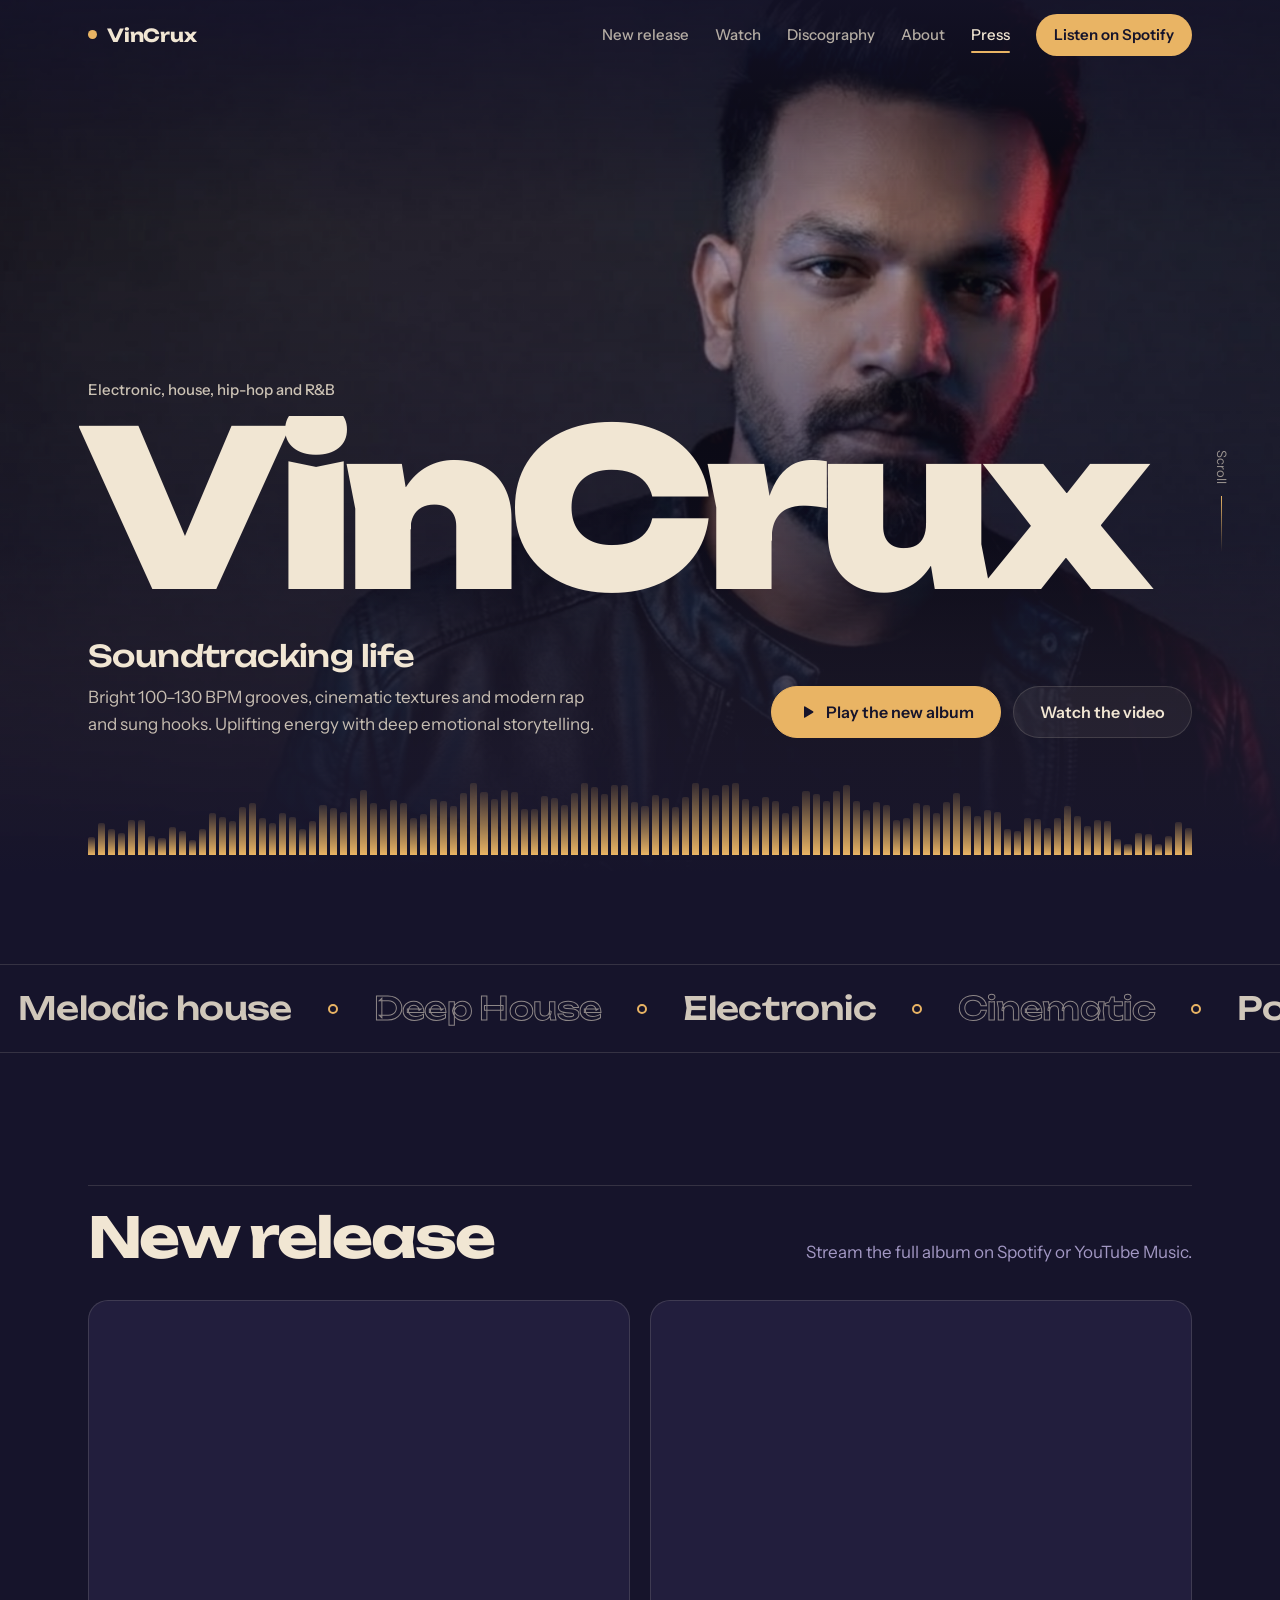
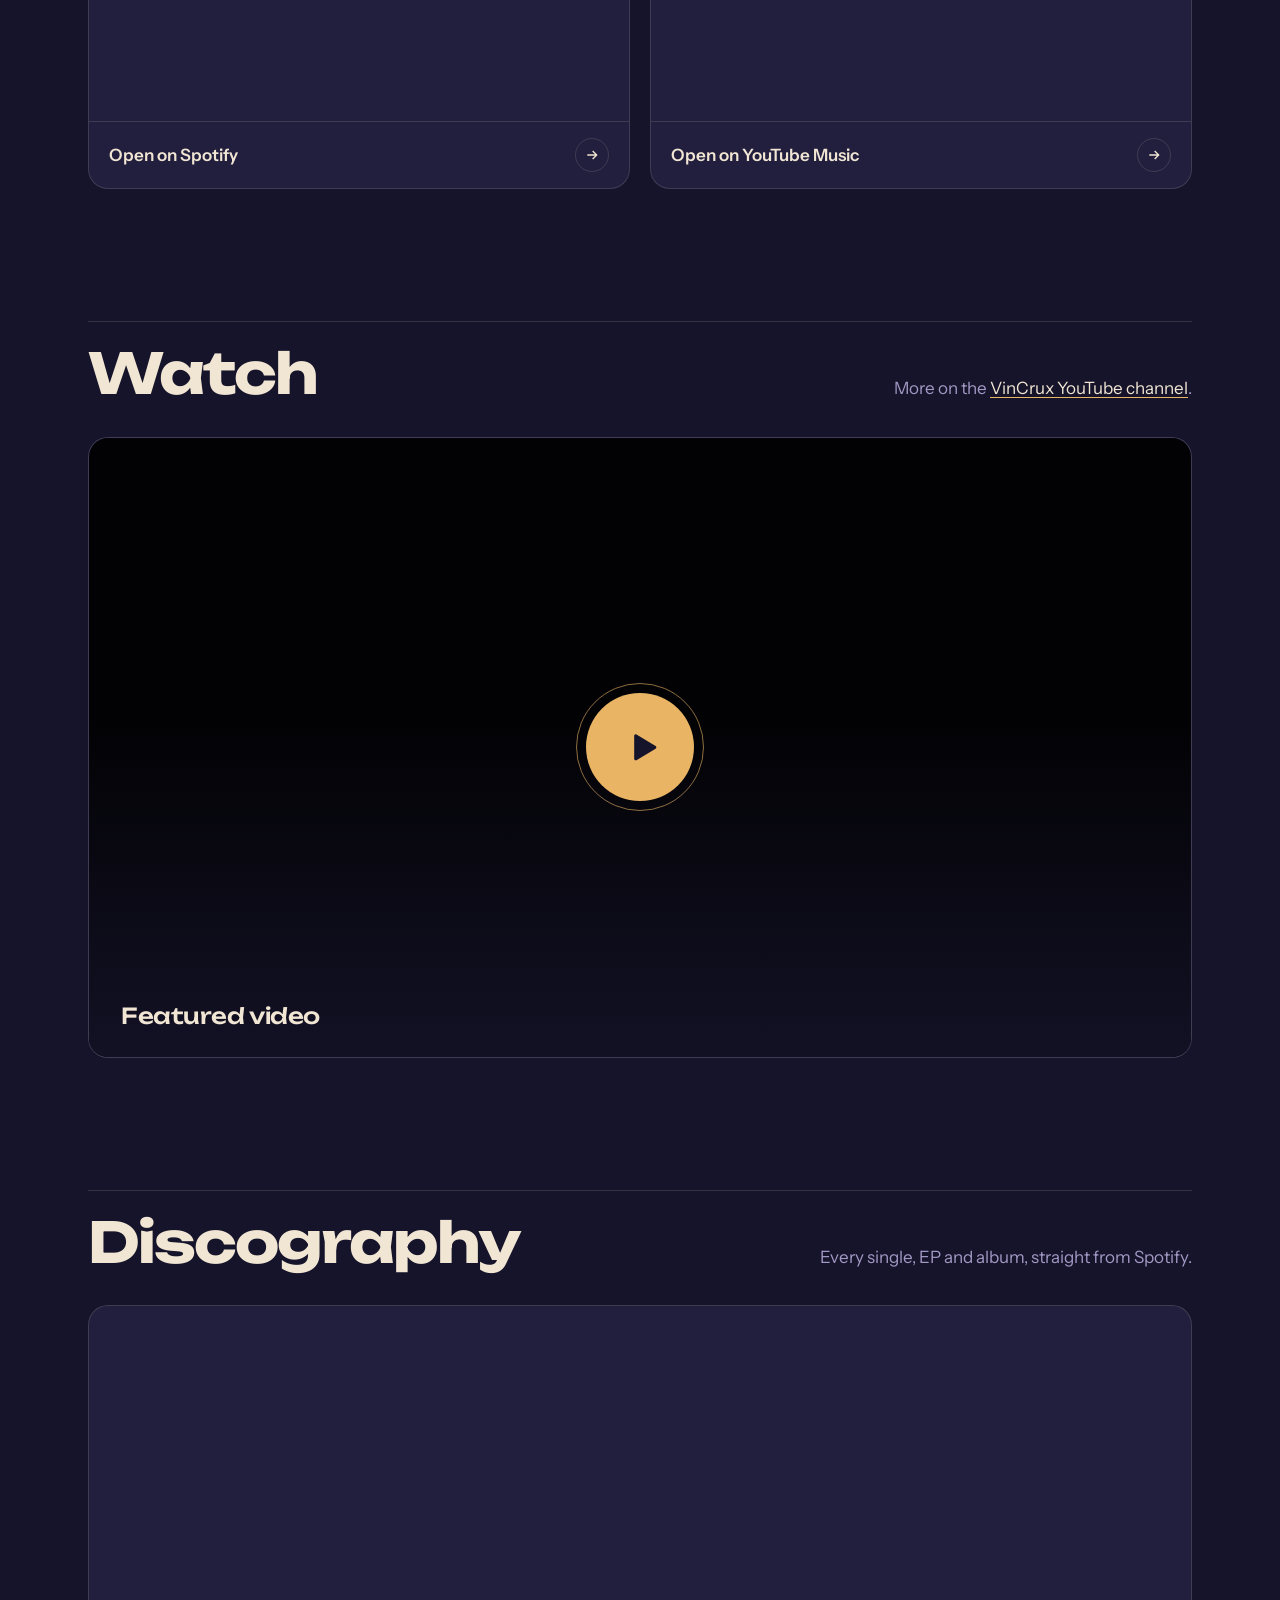
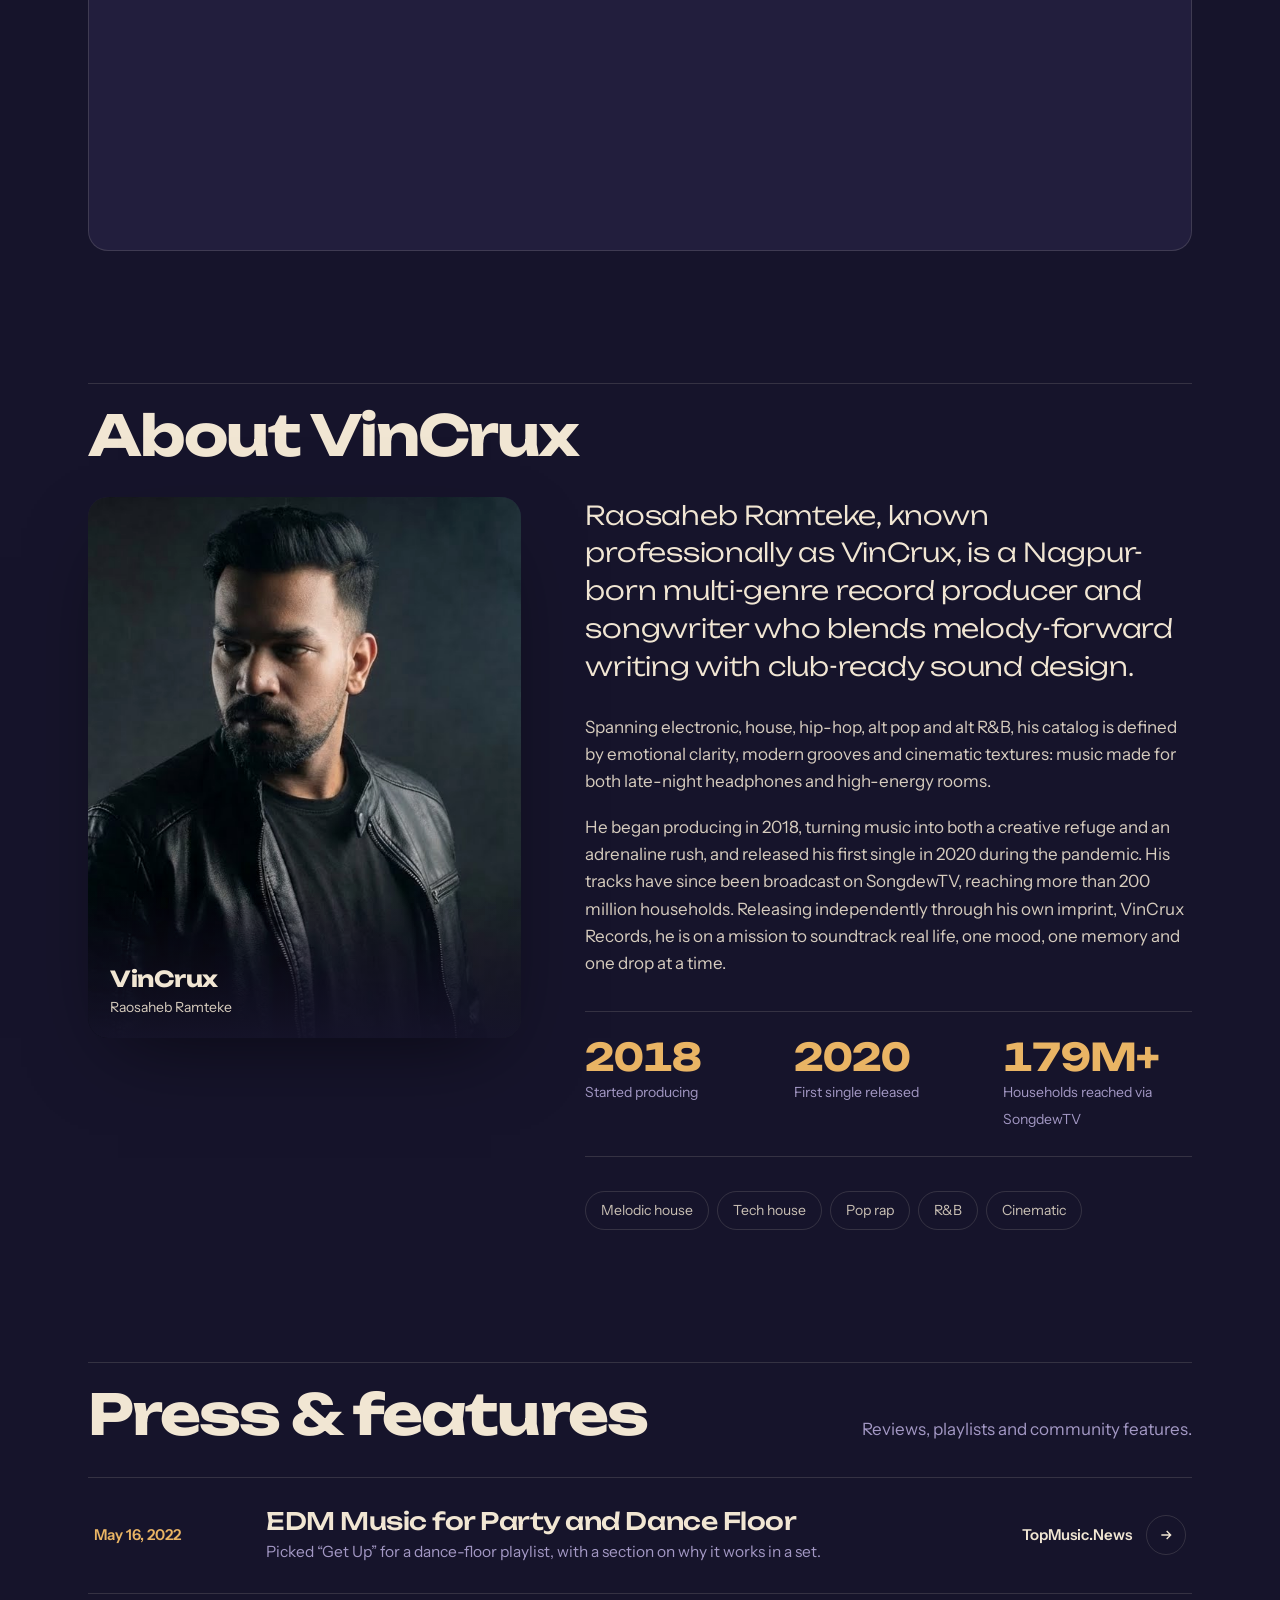
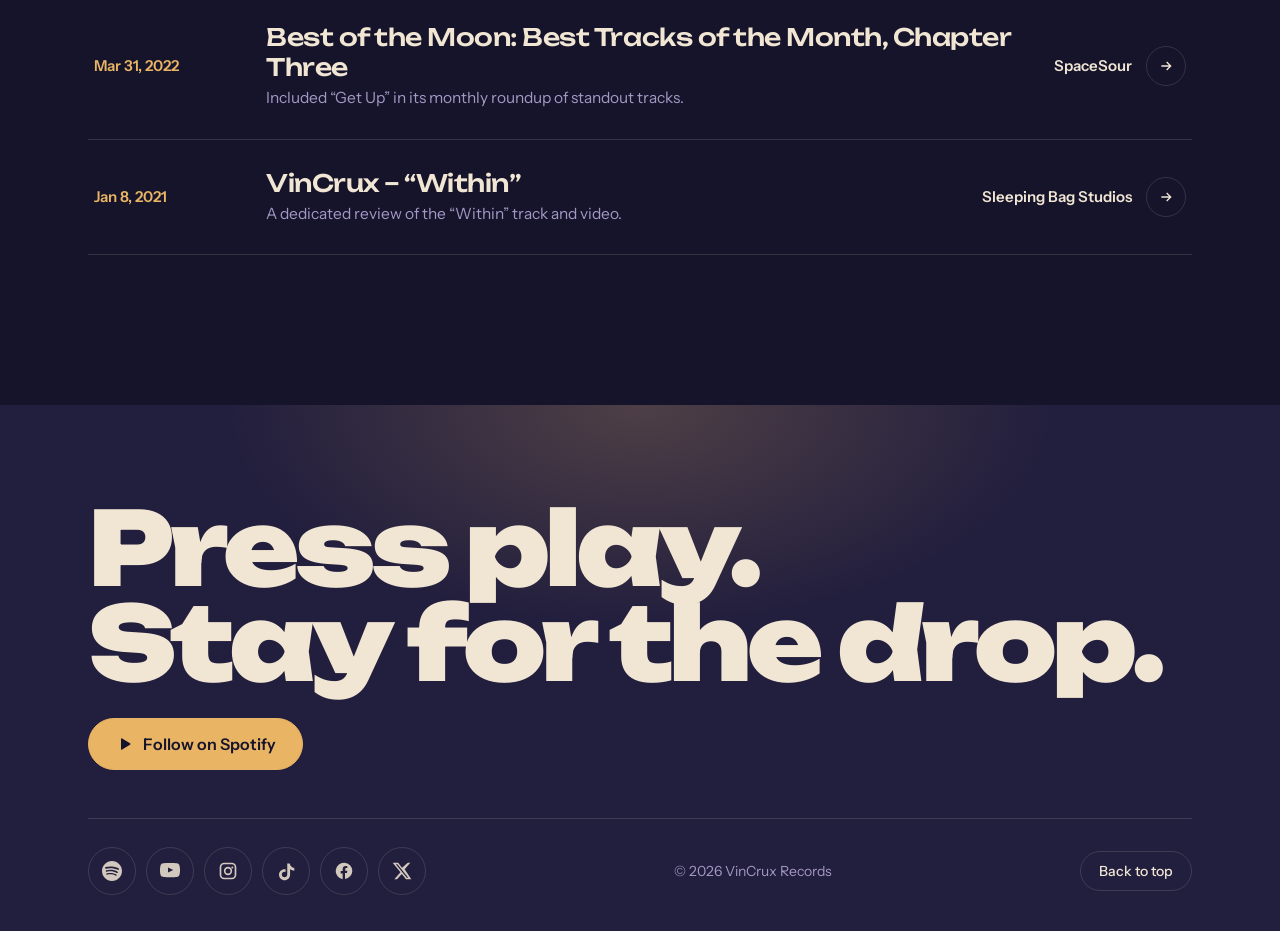
==== index.html @ 890933d3 "Update index.html" ====
<!doctype html>
<html lang="en">
<head>
  <!-- Google tag (gtag.js) -->
  <script async src="https://www.googletagmanager.com/gtag/js?id=G-3CT904LJ5D"></script>
  <script>
    window.dataLayer = window.dataLayer || [];
    function gtag(){dataLayer.push(arguments);}
    gtag('js', new Date());
    gtag('config', 'G-3CT904LJ5D');
  </script>

  <meta charset="utf-8" />
  <meta name="viewport" content="width=device-width, initial-scale=1, viewport-fit=cover" />

  <!-- ========== EDITABLE: SEO ========== -->
  <title>VinCrux | Official Site of the Nagpur-Born Electronic & House Producer</title>
  <meta name="description" content="Official website of VinCrux, Nagpur-born record producer and songwriter. Stream the new album, explore the discography, watch videos and read press features. Electronic, deep and melodic house, hip-hop and R&B." />
  <meta name="author" content="VinCrux" />
  <meta name="robots" content="index, follow, max-image-preview:large" />
  <link rel="canonical" href="https://www.vincrux.com/" />
  <link rel="icon" href="/favicon.ico" />
  <meta name="theme-color" content="#16142B" />

  <!-- Open Graph (Facebook, WhatsApp, LinkedIn) -->
  <meta property="og:type" content="profile" />
  <meta property="og:site_name" content="VinCrux" />
  <meta property="og:locale" content="en_US" />
  <meta property="og:title" content="VinCrux | Soundtracking Life" />
  <meta property="og:description" content="Electronic / House + Hip-Hop / R&B. Listen to the latest release and explore the discography." />
  <meta property="og:url" content="https://www.vincrux.com/" />
  <meta property="og:image" content="https://www.vincrux.com/assets/artist.jpeg" />
  <meta property="og:image:alt" content="VinCrux, electronic and house music producer" />
  <meta property="music:musician" content="https://open.spotify.com/artist/4XfqiAjGUVn2rAjU90cAwE" />

  <!-- Twitter / X -->
  <meta name="twitter:card" content="summary_large_image" />
  <meta name="twitter:site" content="@CruxVin" />
  <meta name="twitter:title" content="VinCrux | Soundtracking Life" />
  <meta name="twitter:description" content="Electronic / House + Hip-Hop / R&B. Listen to the latest release and explore the discography." />
  <meta name="twitter:image" content="https://www.vincrux.com/assets/artist.jpeg" />

  <!-- Speed: fetch the hero photo first, warm up third-party hosts -->
  <link rel="preload" as="image" href="./assets/artistbackground.JPG" fetchpriority="high" />
  <link rel="preconnect" href="https://fonts.googleapis.com" />
  <link rel="preconnect" href="https://fonts.gstatic.com" crossorigin />
  <link rel="preconnect" href="https://open.spotify.com" />
  <link rel="preconnect" href="https://i.ytimg.com" />
  <link href="https://fonts.googleapis.com/css2?family=Unbounded:wght@300;500;700;900&family=Instrument+Sans:wght@400;500;600;700&display=swap" rel="stylesheet" />

  <!-- Structured data: helps Google build an artist knowledge panel -->
  <script type="application/ld+json">
  {
    "@context": "https://schema.org",
    "@graph": [
      {
        "@type": "WebSite",
        "@id": "https://www.vincrux.com/#website",
        "url": "https://www.vincrux.com/",
        "name": "VinCrux",
        "inLanguage": "en"
      },
      {
        "@type": "MusicGroup",
        "@id": "https://www.vincrux.com/#artist",
        "name": "VinCrux",
        "url": "https://www.vincrux.com/",
        "image": "https://www.vincrux.com/assets/artist.jpeg",
        "description": "VinCrux is a Nagpur-born multi-genre record producer and songwriter blending melody-forward writing with club-ready sound design across electronic, house, hip-hop, alt pop and alt R&B.",
        "genre": ["Electronic", "House", "Melodic House", "Hip-Hop", "R&B"],
        "foundingDate": "2018",
        "foundingLocation": { "@type": "Place", "name": "Nagpur, India" },
        "member": {
          "@type": "Person",
          "name": "Raosaheb Ramteke",
          "alternateName": "VinCrux",
          "birthPlace": { "@type": "Place", "name": "Nagpur, India" }
        },
        "recordLabel": { "@type": "Organization", "name": "VinCrux Records" },
        "sameAs": [
          "https://open.spotify.com/artist/4XfqiAjGUVn2rAjU90cAwE",
          "https://www.youtube.com/@VinCruxMusic",
          "https://instagram.com/vincrux.music",
          "https://tiktok.com/@vincrux.music",
          "https://x.com/CruxVin",
          "https://facebook.com/vincrux.official"
        ]
      }
    ]
  }
  </script>

  <style>
    /* ========== EDITABLE: COLOURS ========== */
    :root{
      --night:#16142B; --dusk:#221E3D; --dusk-2:#2B2650;
      --haze:#A398C4; --sand:#F1E6D3; --gold:#E9B464; --gold-hi:#F4CB8A;
      --line:rgba(241,230,211,.14);
      --display:"Unbounded","Arial Black",system-ui,sans-serif;
      --body:"Instrument Sans",system-ui,-apple-system,"Segoe UI",Roboto,sans-serif;
      --wrap:1200px; --gutter:clamp(20px,5vw,48px);
      --beat:.4918s; /* one beat at 122 BPM */
      --ease:cubic-bezier(.2,.8,.2,1);
      box-sizing:border-box;
    }
    *,*::before,*::after{box-sizing:inherit}
    html{scroll-behavior:smooth;scroll-padding-top:84px}
    body{margin:0;background:var(--night);color:var(--sand);font-family:var(--body);font-size:17px;line-height:1.6;-webkit-font-smoothing:antialiased;overflow-x:hidden}
    ::selection{background:var(--gold);color:var(--night)}
    img,iframe{max-width:100%;display:block}
    a{color:inherit}
    a:focus-visible,button:focus-visible{outline:2px solid var(--gold);outline-offset:3px;border-radius:6px}
    .wrap{width:100%;max-width:var(--wrap);margin:0 auto;padding:0 var(--gutter)}
    .sr-only{position:absolute;width:1px;height:1px;overflow:hidden;clip:rect(0 0 0 0);white-space:nowrap}
    .skip{position:absolute;left:12px;top:-60px;z-index:100;background:var(--gold);color:var(--night);padding:10px 16px;border-radius:8px;font-weight:600;text-decoration:none}
    .skip:focus{top:12px}

    /* ---------- Scroll progress ---------- */
    .progress{position:fixed;top:0;left:0;right:0;height:2px;z-index:60;background:var(--gold);transform-origin:0 50%;transform:scaleX(0)}

    /* ---------- Header ---------- */
    .site-header{position:fixed;inset:0 0 auto 0;z-index:50;padding-top:env(safe-area-inset-top,0px);border-bottom:1px solid transparent;transition:background .35s,border-color .35s,transform .45s var(--ease)}
    .site-header.scrolled{background:rgba(22,20,43,.8);backdrop-filter:blur(16px) saturate(1.4);-webkit-backdrop-filter:blur(16px) saturate(1.4);border-bottom-color:var(--line)}
    .site-header.hide{transform:translateY(-100%)}
    .site-header.menu-open{backdrop-filter:none;-webkit-backdrop-filter:none;background:transparent;border-bottom-color:transparent;transform:none}
    .bar{display:flex;align-items:center;justify-content:space-between;height:70px}
    .brand{font-family:var(--display);font-weight:700;font-size:18px;text-decoration:none;letter-spacing:-.01em;display:flex;align-items:center;gap:10px}
    .brand .dot{width:9px;height:9px;border-radius:50%;background:var(--gold);animation:blink calc(var(--beat)*2) ease-in-out infinite}
    @keyframes blink{0%,100%{opacity:.35;transform:scale(.8)}50%{opacity:1;transform:scale(1.15)}}
    .nav{display:flex;gap:26px;align-items:center}
    .nav a{position:relative;text-decoration:none;font-size:15px;font-weight:500;color:rgba(241,230,211,.72);transition:color .2s}
    .nav a:not(.listen)::after{content:"";position:absolute;left:0;right:0;bottom:-6px;height:2px;border-radius:2px;background:var(--gold);transform:scaleX(0);transform-origin:left;transition:transform .35s var(--ease)}
    .nav a:hover,.nav a.active{color:var(--sand)}
    .nav a:hover::after,.nav a.active::after{transform:scaleX(1)}
    .nav .listen{color:var(--night);background:var(--gold);padding:9px 18px;border-radius:999px;font-weight:600}
    .nav .listen:hover{color:var(--night);background:var(--gold-hi)}
    .menu-btn{display:none;background:none;border:1px solid var(--line);color:var(--sand);border-radius:999px;padding:8px 16px;font:500 15px var(--body);cursor:pointer}
    @media (max-width:800px){
      .menu-btn{display:block}
      .nav{position:fixed;inset:0;z-index:-1;flex-direction:column;align-items:flex-start;justify-content:center;gap:6px;padding:0 var(--gutter);background:var(--night);opacity:0;visibility:hidden;transition:opacity .35s,visibility .35s}
      .nav.open{opacity:1;visibility:visible}
      .nav a{font-family:var(--display);font-size:clamp(30px,9vw,44px);font-weight:700;letter-spacing:-.03em;color:var(--sand);padding:4px 0;transform:translateY(16px);opacity:0;transition:transform .5s var(--ease),opacity .5s}
      .nav.open a{transform:none;opacity:1}
      .nav.open a:nth-child(2){transition-delay:.04s}.nav.open a:nth-child(3){transition-delay:.08s}.nav.open a:nth-child(4){transition-delay:.12s}.nav.open a:nth-child(5){transition-delay:.16s}.nav.open a:nth-child(6){transition-delay:.2s}
      .nav .listen{font-family:var(--body);font-size:17px;margin-top:20px;padding:12px 22px}
      .nav a:not(.listen)::after{display:none}
    }

    /* ---------- Hero ---------- */
    .hero{position:relative;min-height:100svh;display:flex;flex-direction:column;justify-content:flex-end;overflow:hidden;isolation:isolate}
    .hero-media{position:absolute;inset:-6% 0 0 0;z-index:-2;will-change:transform}
    .hero-media img{width:100%;height:100%;object-fit:cover;object-position:center 30%;filter:saturate(.85) contrast(1.05);animation:settle 2.4s var(--ease) both}
    @keyframes settle{from{transform:scale(1.12);filter:saturate(.4) contrast(1.05) blur(6px)}to{transform:scale(1.02)}}
    .hero::before{content:"";position:absolute;inset:0;z-index:-1;background:linear-gradient(to top,var(--night) 3%,rgba(22,20,43,.55) 45%,rgba(22,20,43,.3) 75%,rgba(22,20,43,.85)),linear-gradient(to top,rgba(233,180,100,.3),transparent 40%)}
    .glow{position:absolute;z-index:-1;width:620px;height:620px;left:0;top:0;border-radius:50%;pointer-events:none;background:radial-gradient(circle,rgba(233,180,100,.18),transparent 62%);transform:translate(-50%,-50%);opacity:0;transition:opacity .6s}
    .hero:hover .glow{opacity:1}
    .hero-inner{padding-bottom:clamp(24px,5vh,48px)}
    .genres{margin:0 0 14px;font-size:15px;color:rgba(241,230,211,.82);font-weight:500;opacity:0;animation:rise .9s var(--ease) .9s forwards}
    .wordmark{margin:0 0 0 -.04em;font-family:var(--display);font-weight:900;font-size:clamp(64px,17vw,240px);line-height:.84;letter-spacing:-.055em;display:flex;overflow:hidden;padding-bottom:.06em}
    .wordmark span{display:inline-block;transform:translateY(105%);animation:letter 1.1s var(--ease) forwards;animation-delay:calc(.25s + var(--i)*.07s);transition:color .25s,transform .35s var(--ease)}
    .wordmark span:hover{color:var(--gold)}
    @keyframes letter{to{transform:translateY(0)}}
    @keyframes rise{from{opacity:0;transform:translateY(14px)}to{opacity:1;transform:none}}
    .hero-row{display:flex;flex-wrap:wrap;align-items:flex-end;justify-content:space-between;gap:24px 48px;margin-top:26px;opacity:0;animation:rise 1s var(--ease) 1.05s forwards}
    .tagline{max-width:520px;margin:0}
    .tagline strong{display:block;font-family:var(--display);font-weight:500;font-size:clamp(22px,2.6vw,30px);line-height:1.2;letter-spacing:-.02em;margin-bottom:10px}
    .tagline span{color:rgba(241,230,211,.8)}
    .actions{display:flex;flex-wrap:wrap;gap:12px}
    .btn{position:relative;display:inline-flex;align-items:center;gap:10px;padding:15px 26px;border-radius:999px;font:600 16px var(--body);text-decoration:none;border:1px solid var(--line);cursor:pointer;overflow:hidden;transition:background .25s,border-color .25s,transform .35s var(--ease)}
    .btn-primary{background:var(--gold);color:var(--night);border-color:var(--gold)}
    .btn-primary::before{content:"";position:absolute;inset:0;background:var(--gold-hi);transform:translateY(101%);transition:transform .45s var(--ease);z-index:-1}
    .btn-primary{isolation:isolate}
    .btn-primary:hover::before{transform:none}
    .btn-ghost{background:rgba(241,230,211,.06);backdrop-filter:blur(6px);-webkit-backdrop-filter:blur(6px)}
    .btn-ghost:hover{background:rgba(241,230,211,.14);border-color:rgba(241,230,211,.32)}
    .btn svg{width:18px;height:18px;flex:none}

    /* The pulse: bars breathe at 122 BPM and lift under your cursor */
    .pulse{display:flex;align-items:flex-end;gap:3px;height:72px;margin-top:clamp(26px,5vh,46px);opacity:0;animation:rise 1s var(--ease) 1.3s forwards}
    .pulse i{flex:1;min-width:1px;border-radius:2px 2px 0 0;background:linear-gradient(to top,var(--gold),rgba(233,180,100,.12));height:var(--h);transform-origin:bottom;animation:breathe calc(var(--beat)*2) ease-in-out infinite;animation-delay:var(--d);transition:height .3s var(--ease)}
    @keyframes breathe{0%,100%{transform:scaleY(.4)}50%{transform:scaleY(1)}}
    .scroll-cue{position:absolute;right:var(--gutter);top:50%;writing-mode:vertical-rl;font-size:13px;color:rgba(241,230,211,.6);text-decoration:none;display:flex;align-items:center;gap:12px;opacity:0;animation:rise 1s var(--ease) 1.6s forwards}
    .scroll-cue::after{content:"";width:1px;height:56px;background:linear-gradient(var(--gold),transparent);animation:drip 1.968s ease-in-out infinite}
    @keyframes drip{0%{transform:scaleY(0);transform-origin:top}50%{transform:scaleY(1);transform-origin:top}51%{transform-origin:bottom}100%{transform:scaleY(0);transform-origin:bottom}}
    @media (max-width:800px){.scroll-cue{display:none}}

    /* ---------- Marquee ---------- */
    .marquee{border-top:1px solid var(--line);border-bottom:1px solid var(--line);overflow:hidden;padding:18px 0;margin-top:clamp(40px,6vw,64px)}
    .marquee-track{display:flex;width:max-content;animation:slide 38s linear infinite}
    .marquee:hover .marquee-track{animation-play-state:paused}
    .marquee ul{display:flex;align-items:center;gap:36px;margin:0;padding:0 18px;list-style:none}
    .marquee li{font-family:var(--display);font-weight:500;font-size:clamp(20px,2.6vw,32px);letter-spacing:-.02em;white-space:nowrap;display:flex;align-items:center;gap:36px;color:rgba(241,230,211,.85)}
    .marquee li::after{content:"";width:10px;height:10px;border-radius:50%;border:2px solid var(--gold)}
    .marquee li:nth-child(even){color:transparent;-webkit-text-stroke:1px rgba(241,230,211,.55)}
    @keyframes slide{to{transform:translateX(-50%)}}

    /* ---------- Sections ---------- */
    section.block{padding:clamp(72px,11vw,132px) 0 0}
    .head{position:relative;display:flex;flex-wrap:wrap;align-items:baseline;justify-content:space-between;gap:8px 32px;margin-bottom:34px;padding-top:24px}
    .head::before{content:"";position:absolute;top:0;left:0;right:0;height:1px;background:var(--line);transform-origin:left;transform:scaleX(0);transition:transform 1.2s var(--ease)}
    .head h2{margin:0;font-family:var(--display);font-weight:700;font-size:clamp(32px,4.6vw,56px);line-height:1;letter-spacing:-.035em;transform:translateY(40px);opacity:0;transition:transform 1s var(--ease) .1s,opacity 1s .1s}
    .head p{margin:0;color:var(--haze);max-width:44ch;opacity:0;transition:opacity 1s .3s}
    .head p a{color:var(--sand);text-decoration-color:var(--gold);text-underline-offset:3px}
    .head.in::before{transform:none}
    .head.in h2{transform:none;opacity:1}
    .head.in p{opacity:1}
    .frame{position:relative;background:var(--dusk);border-radius:20px;overflow:hidden;border:1px solid var(--line)}
    .frame iframe{width:100%;border:0}

    /* New release */
    .release{display:grid;grid-template-columns:1fr 1fr;gap:20px}
    .release .frame{display:flex;flex-direction:column;transition:transform .5s var(--ease),border-color .3s}
    .release .frame:hover{transform:translateY(-4px);border-color:rgba(233,180,100,.4)}
    .release .frame>iframe{height:420px}
    .spotify-pad{padding:12px 12px 0}
    .spotify-pad iframe{height:408px;border-radius:12px}
    .platform{display:flex;align-items:center;justify-content:space-between;gap:12px;padding:16px 20px;border-top:1px solid var(--line);font-weight:600;text-decoration:none;margin-top:auto;transition:background .25s}
    .platform:hover{background:rgba(241,230,211,.05)}
    .platform .go{width:34px;height:34px;border-radius:50%;display:grid;place-items:center;border:1px solid var(--line);transition:background .3s,color .3s,transform .4s var(--ease)}
    .platform:hover .go{background:var(--gold);color:var(--night);border-color:var(--gold);transform:rotate(-45deg)}
    .platform .go svg{width:16px;height:16px}
    @media (max-width:880px){.release{grid-template-columns:1fr}.release .frame>iframe{height:auto;aspect-ratio:16/9}}

    /* Video facade: loads YouTube only when played (much faster page) */
    .video{aspect-ratio:16/9}
    .yt-facade{position:absolute;inset:0;width:100%;height:100%;border:0;padding:0;cursor:pointer;background:#000 center/cover no-repeat;color:var(--sand)}
    .yt-facade::before{content:"";position:absolute;inset:0;background:linear-gradient(to top,rgba(22,20,43,.85),rgba(22,20,43,.1) 55%);transition:background .4s}
    .yt-facade:hover::before{background:linear-gradient(to top,rgba(22,20,43,.7),rgba(22,20,43,0) 60%)}
    .yt-play{position:absolute;left:50%;top:50%;width:clamp(72px,10vw,108px);aspect-ratio:1;border-radius:50%;background:var(--gold);color:var(--night);display:grid;place-items:center;transform:translate(-50%,-50%);transition:transform .45s var(--ease)}
    .yt-play::before{content:"";position:absolute;inset:-10px;border-radius:50%;border:1px solid rgba(233,180,100,.6);animation:ring calc(var(--beat)*4) ease-out infinite}
    @keyframes ring{from{transform:scale(.85);opacity:1}to{transform:scale(1.5);opacity:0}}
    .yt-facade:hover .yt-play{transform:translate(-50%,-50%) scale(1.08)}
    .yt-play svg{width:34%;height:34%;margin-left:6%}
    .yt-label{position:absolute;left:clamp(18px,3vw,32px);bottom:clamp(16px,3vw,28px);font-family:var(--display);font-weight:500;font-size:clamp(16px,2vw,22px);letter-spacing:-.02em;text-align:left}
    .video iframe{position:absolute;inset:0;height:100%}

    /* Discography */
    .disco{padding:12px}
    .disco iframe{height:520px;border-radius:12px}

    /* About */
    .about{display:grid;grid-template-columns:5fr 7fr;gap:clamp(28px,5vw,72px);align-items:start}
    .portrait-wrap{perspective:900px;position:sticky;top:100px}
    .portrait{position:relative;margin:0;border-radius:20px;overflow:hidden;background:var(--dusk);aspect-ratio:4/5;transform-style:preserve-3d;transition:transform .6s var(--ease);box-shadow:0 30px 80px -30px rgba(0,0,0,.6)}
    .portrait img{width:100%;height:100%;object-fit:cover;filter:saturate(.9) contrast(1.05);transform:scale(1.04)}
    .portrait .glare{position:absolute;inset:0;pointer-events:none;background:radial-gradient(circle at var(--gx,50%) var(--gy,30%),rgba(244,203,138,.28),transparent 55%);opacity:0;transition:opacity .4s;mix-blend-mode:screen}
    .portrait:hover .glare{opacity:1}
    .portrait figcaption{position:absolute;left:0;right:0;bottom:0;padding:70px 22px 20px;background:linear-gradient(to top,rgba(22,20,43,.92),transparent);font-size:14px;color:rgba(241,230,211,.88)}
    .portrait figcaption b{display:block;font-family:var(--display);font-weight:700;font-size:22px;letter-spacing:-.02em;color:var(--sand)}
    .bio p{margin:0 0 1.1em;max-width:62ch;color:rgba(241,230,211,.88)}
    .bio .lead{font-family:var(--display);font-weight:300;font-size:clamp(20px,2.2vw,26px);line-height:1.45;letter-spacing:-.01em;color:var(--sand)}
    .facts{display:grid;grid-template-columns:repeat(3,1fr);gap:20px;margin:34px 0;padding:24px 0;border-top:1px solid var(--line);border-bottom:1px solid var(--line)}
    .facts b{display:block;font-family:var(--display);font-weight:700;font-size:clamp(26px,3.2vw,38px);letter-spacing:-.03em;color:var(--gold);line-height:1.1;font-variant-numeric:tabular-nums}
    .facts div>span{font-size:14px;color:var(--haze)}
    .styles{display:flex;flex-wrap:wrap;gap:8px;margin:0;padding:0;list-style:none}
    .styles li{border:1px solid var(--line);border-radius:999px;padding:7px 15px;font-size:14px;color:rgba(241,230,211,.82);transition:background .25s,color .25s,border-color .25s}
    .styles li:hover{background:var(--gold);color:var(--night);border-color:var(--gold)}
    @media (max-width:880px){.about{grid-template-columns:1fr}.portrait-wrap{position:static;max-width:460px}}
    @media (max-width:480px){.facts{grid-template-columns:1fr;gap:14px}}

    /* Press */
    .press{list-style:none;margin:0;padding:0}
    .press li{border-bottom:1px solid var(--line)}
    .press li:first-child{border-top:1px solid var(--line)}
    .press a{position:relative;display:grid;grid-template-columns:140px 1fr auto;gap:8px 32px;align-items:center;padding:28px 6px;text-decoration:none;overflow:hidden;isolation:isolate}
    .press a::before{content:"";position:absolute;inset:0;z-index:-1;background:linear-gradient(90deg,rgba(233,180,100,.1),rgba(233,180,100,0));transform:scaleX(0);transform-origin:left;transition:transform .6s var(--ease)}
    .press a:hover::before{transform:none}
    .press time{color:var(--gold);font-size:15px;font-weight:600}
    .press h3{margin:0 0 4px;font-family:var(--display);font-weight:500;font-size:clamp(19px,2vw,24px);letter-spacing:-.02em;line-height:1.25;transition:transform .5s var(--ease)}
    .press a:hover h3{transform:translateX(8px)}
    .press p{margin:0;color:var(--haze);font-size:15.5px}
    .press .outlet{display:flex;align-items:center;gap:14px;font-weight:600;font-size:15px;white-space:nowrap}
    .press .go{width:40px;height:40px;border-radius:50%;display:grid;place-items:center;border:1px solid var(--line);transition:background .3s,color .3s,transform .45s var(--ease)}
    .press a:hover .go{background:var(--gold);color:var(--night);border-color:var(--gold);transform:rotate(-45deg)}
    .press .go svg{width:16px;height:16px}
    @media (max-width:720px){.press a{grid-template-columns:1fr;gap:4px}.press .outlet{order:-1;justify-content:space-between}.press time{order:-2}}

    /* ---------- Footer ---------- */
    .site-footer{position:relative;margin-top:clamp(90px,13vw,150px);padding:clamp(56px,8vw,96px) 0 36px;background:var(--dusk);overflow:hidden}
    .site-footer::before{content:"";position:absolute;left:50%;top:-240px;width:900px;height:480px;transform:translateX(-50%);background:radial-gradient(ellipse,rgba(233,180,100,.22),transparent 65%);pointer-events:none}
    .cta{position:relative;display:flex;flex-wrap:wrap;align-items:flex-end;justify-content:space-between;gap:28px;padding-bottom:48px;border-bottom:1px solid var(--line)}
    .cta h2{margin:0;font-family:var(--display);font-weight:900;font-size:clamp(40px,8vw,104px);line-height:.92;letter-spacing:-.05em}
    .foot{position:relative;display:flex;flex-wrap:wrap;justify-content:space-between;align-items:center;gap:24px;padding-top:28px}
    .socials{display:flex;flex-wrap:wrap;gap:10px}
    .socials a{width:48px;height:48px;border-radius:50%;display:inline-flex;align-items:center;justify-content:center;border:1px solid var(--line);color:rgba(241,230,211,.85);transition:background .25s,color .25s,border-color .25s,transform .35s var(--ease)}
    .socials a:hover{background:var(--gold);border-color:var(--gold);color:var(--night);transform:translateY(-4px)}
    .socials svg{width:20px;height:20px}
    .copy{color:var(--haze);font-size:14px;margin:0}
    .to-top{background:none;border:1px solid var(--line);color:var(--sand);border-radius:999px;padding:10px 18px;font:500 14px var(--body);cursor:pointer;transition:background .25s,border-color .25s}
    .to-top:hover{background:rgba(241,230,211,.08);border-color:rgba(241,230,211,.3)}

    /* ---------- Motion preferences ---------- */
    @media (prefers-reduced-motion:reduce){
      html{scroll-behavior:auto}
      *,*::before,*::after{animation-duration:.001s!important;animation-iteration-count:1!important;transition-duration:.001s!important}
      .pulse i{transform:scaleY(.7)}
      .marquee-track{animation:none}
    }
  </style>
</head>

<body>
  <a class="skip" href="#main">Skip to content</a>
  <div class="progress" id="progress" aria-hidden="true"></div>

  <header class="site-header" id="header">
    <div class="wrap bar">
      <a href="#top" class="brand" aria-label="VinCrux, back to top"><span class="dot" aria-hidden="true"></span>VinCrux</a>
      <button class="menu-btn" id="menuBtn" aria-expanded="false" aria-controls="nav">Menu</button>
      <nav class="nav" id="nav" aria-label="Main">
        <a href="#newrelease">New release</a>
        <a href="#watch">Watch</a>
        <a href="#discography">Discography</a>
        <a href="#about">About</a>
        <a href="#press">Press</a>
        <a class="listen" href="https://open.spotify.com/artist/4XfqiAjGUVn2rAjU90cAwE" target="_blank" rel="noopener">Listen on Spotify</a>
      </nav>
    </div>
  </header>

  <!-- ========== HERO ========== -->
  <section class="hero" id="top" aria-label="Introduction">
    <!-- EDITABLE: hero photo (file name is case-sensitive on GitHub Pages) -->
    <div class="hero-media" id="heroMedia">
      <img src="./assets/artistbackground.JPG" alt="" fetchpriority="high" decoding="async" />
    </div>
    <div class="glow" id="glow" aria-hidden="true"></div>

    <div class="wrap hero-inner">
      <p class="genres">Electronic, house, hip-hop and R&amp;B</p>
      <h1 class="wordmark" aria-label="VinCrux, music producer">
        <span style="--i:0" aria-hidden="true">V</span><span style="--i:1" aria-hidden="true">i</span><span style="--i:2" aria-hidden="true">n</span><span style="--i:3" aria-hidden="true">C</span><span style="--i:4" aria-hidden="true">r</span><span style="--i:5" aria-hidden="true">u</span><span style="--i:6" aria-hidden="true">x</span>
      </h1>

      <div class="hero-row">
        <!-- EDITABLE: tagline -->
        <p class="tagline">
          <strong>Soundtracking life</strong>
          <span>Bright 100–130 BPM grooves, cinematic textures and modern rap and sung hooks. Uplifting energy with deep emotional storytelling.</span>
        </p>
        <div class="actions">
          <a class="btn btn-primary magnetic" href="#newrelease">
            <svg viewBox="0 0 24 24" fill="currentColor" aria-hidden="true"><path d="M8 5.5v13a1 1 0 0 0 1.5.86l10.5-6.5a1 1 0 0 0 0-1.72L9.5 4.64A1 1 0 0 0 8 5.5z"/></svg>
            Play the new album
          </a>
          <a class="btn btn-ghost magnetic" href="#watch">Watch the video</a>
        </div>
      </div>

      <div class="pulse" id="pulse" aria-hidden="true"></div>
    </div>
    <a class="scroll-cue" href="#newrelease">Scroll</a>
  </section>

  <!-- ========== MARQUEE ========== -->
  <div class="marquee" aria-hidden="true">
    <div class="marquee-track">
      <ul><li>Melodic house</li><li>Deep House</li><li>Electronic</li><li>Cinematic</li><li>Pop rap</li><li>Late-night R&amp;B</li><li>VinCrux Records</li><li>Soundtracking Life</li></ul>
      <ul><li>Melodic house</li><li>Deep House</li><li>Electronic</li><li>Cinematic</li><li>Pop rap</li><li>Late-night R&amp;B</li><li>VinCrux Records</li><li>Soundtracking Life</li></ul>
    </div>
  </div>

  <main id="main">

    <!-- ========== NEW RELEASE ========== -->
    <section class="block" id="newrelease" aria-labelledby="h-release">
      <div class="wrap">
        <div class="head reveal">
          <h2 id="h-release">New release</h2>
          <p>Stream the full album on Spotify or YouTube Music.</p>
        </div>

        <div class="release">
          <!-- EDITABLE: Spotify album ID (used twice) -->
          <div class="frame">
            <div class="spotify-pad">
              <iframe src="https://open.spotify.com/embed/album/1zlZVDKal9Z8VcwoUkoOZC?theme=0" title="VinCrux new album on Spotify" loading="lazy" allow="autoplay; clipboard-write; encrypted-media; fullscreen; picture-in-picture"></iframe>
            </div>
            <a class="platform" href="https://open.spotify.com/album/1zlZVDKal9Z8VcwoUkoOZC" target="_blank" rel="noopener">
              Open on Spotify
              <span class="go" aria-hidden="true"><svg viewBox="0 0 24 24" fill="none" stroke="currentColor" stroke-width="2"><path d="M5 12h14M13 6l6 6-6 6"/></svg></span>
            </a>
          </div>

          <!-- EDITABLE: YouTube Music playlist ID (used twice) -->
          <div class="frame">
            <iframe src="https://www.youtube.com/embed/videoseries?list=OLAK5uy_nzmUS7zFP1BiB1K8zWJUMkbvPqsu0pjqQ" title="VinCrux new album on YouTube Music" loading="lazy" allow="accelerometer; autoplay; clipboard-write; encrypted-media; gyroscope; picture-in-picture" allowfullscreen></iframe>
            <a class="platform" href="https://music.youtube.com/playlist?list=OLAK5uy_nzmUS7zFP1BiB1K8zWJUMkbvPqsu0pjqQ" target="_blank" rel="noopener">
              Open on YouTube Music
              <span class="go" aria-hidden="true"><svg viewBox="0 0 24 24" fill="none" stroke="currentColor" stroke-width="2"><path d="M5 12h14M13 6l6 6-6 6"/></svg></span>
            </a>
          </div>
        </div>
      </div>
    </section>

    <!-- ========== WATCH ========== -->
    <section class="block" id="watch" aria-labelledby="h-watch">
      <div class="wrap">
        <div class="head reveal">
          <h2 id="h-watch">Watch</h2>
          <p>More on the <a href="https://www.youtube.com/@VinCruxMusic" target="_blank" rel="noopener">VinCrux YouTube channel</a>.</p>
        </div>
        <!-- EDITABLE: change data-id to feature a different video -->
        <div class="frame video" id="video" data-id="OPkyxiSLZh8">
          <button class="yt-facade" id="ytFacade" type="button" aria-label="Play the VinCrux featured video" style="background-image:url('https://i.ytimg.com/vi/OPkyxiSLZh8/hqdefault.jpg')">
            <span class="yt-play" aria-hidden="true"><svg viewBox="0 0 24 24" fill="currentColor"><path d="M6 4.5v15a1 1 0 0 0 1.5.86l12.5-7.5a1 1 0 0 0 0-1.72L7.5 3.64A1 1 0 0 0 6 4.5z"/></svg></span>
            <span class="yt-label">Featured video</span>
          </button>
          <noscript><iframe src="https://www.youtube.com/embed/OPkyxiSLZh8" title="VinCrux featured video" allowfullscreen></iframe></noscript>
        </div>
      </div>
    </section>

    <!-- ========== DISCOGRAPHY ========== -->
    <section class="block" id="discography" aria-labelledby="h-disco">
      <div class="wrap">
        <div class="head reveal">
          <h2 id="h-disco">Discography</h2>
          <p>Every single, EP and album, straight from Spotify.</p>
        </div>
        <div class="frame disco">
          <iframe src="https://open.spotify.com/embed/artist/4XfqiAjGUVn2rAjU90cAwE?theme=0" title="VinCrux discography on Spotify" loading="lazy" allow="autoplay; clipboard-write; encrypted-media; fullscreen; picture-in-picture"></iframe>
        </div>
      </div>
    </section>

    <!-- ========== ABOUT ========== -->
    <section class="block" id="about" aria-labelledby="h-about">
      <div class="wrap">
        <div class="head reveal">
          <h2 id="h-about">About VinCrux</h2>
        </div>

        <div class="about">
          <div class="portrait-wrap">
            <!-- EDITABLE: portrait -->
            <figure class="portrait" id="portrait">
              <img src="./assets/vincrux_artist003.jpeg" alt="Portrait of VinCrux, Nagpur-born record producer and songwriter" loading="lazy" decoding="async" width="800" height="1000" />
              <span class="glare" aria-hidden="true"></span>
              <figcaption><b>VinCrux</b>Raosaheb Ramteke</figcaption>
            </figure>
          </div>

          <!-- EDITABLE: bio -->
          <div class="bio">
            <p class="lead">Raosaheb Ramteke, known professionally as VinCrux, is a Nagpur-born multi-genre record producer and songwriter who blends melody-forward writing with club-ready sound design.</p>
            <p>Spanning electronic, house, hip-hop, alt pop and alt R&amp;B, his catalog is defined by emotional clarity, modern grooves and cinematic textures: music made for both late-night headphones and high-energy rooms.</p>
            <p>He began producing in 2018, turning music into both a creative refuge and an adrenaline rush, and released his first single in 2020 during the pandemic. His tracks have since been broadcast on SongdewTV, reaching more than 200 million households. Releasing independently through his own imprint, VinCrux Records, he is on a mission to soundtrack real life, one mood, one memory and one drop at a time.</p>

            <div class="facts">
              <div><b>2018</b><span>Started producing</span></div>
              <div><b>2020</b><span>First single released</span></div>
              <div><b><span class="count" data-to="200">200</span>M+</b><span>Households reached via SongdewTV</span></div>
            </div>

            <ul class="styles" aria-label="Styles">
              <li>Melodic house</li><li>Tech house</li><li>Pop rap</li><li>R&amp;B</li><li>Cinematic</li>
            </ul>
          </div>
        </div>
      </div>
    </section>

    <!-- ========== PRESS ========== -->
    <section class="block" id="press" aria-labelledby="h-press">
      <div class="wrap">
        <div class="head reveal">
          <h2 id="h-press">Press &amp; features</h2>
          <p>Reviews, playlists and community features.</p>
        </div>

        <!-- EDITABLE: add a new <li> per feature, newest first -->
        <ul class="press">
          <li>
            <a href="https://topmusic.news/featured/edm-music-for-party-and-dance-floor-by-superpop-tv/" target="_blank" rel="noopener">
              <time datetime="2022-05-16">May 16, 2022</time>
              <div>
                <h3>EDM Music for Party and Dance Floor</h3>
                <p>Picked “Get Up” for a dance-floor playlist, with a section on why it works in a set.</p>
              </div>
              <span class="outlet">TopMusic.News <span class="go" aria-hidden="true"><svg viewBox="0 0 24 24" fill="none" stroke="currentColor" stroke-width="2"><path d="M5 12h14M13 6l6 6-6 6"/></svg></span></span>
            </a>
          </li>
          <li>
            <a href="https://spacesour.com/best-of-the-moon-best-tracks-of-the-month-chapter-three/" target="_blank" rel="noopener">
              <time datetime="2022-03-31">Mar 31, 2022</time>
              <div>
                <h3>Best of the Moon: Best Tracks of the Month, Chapter Three</h3>
                <p>Included “Get Up” in its monthly roundup of standout tracks.</p>
              </div>
              <span class="outlet">SpaceSour <span class="go" aria-hidden="true"><svg viewBox="0 0 24 24" fill="none" stroke="currentColor" stroke-width="2"><path d="M5 12h14M13 6l6 6-6 6"/></svg></span></span>
            </a>
          </li>
          <li>
            <a href="https://sleepingbagstudios.ca/vincrux-within/" target="_blank" rel="noopener">
              <time datetime="2021-01-08">Jan 8, 2021</time>
              <div>
                <h3>VinCrux – “Within”</h3>
                <p>A dedicated review of the “Within” track and video.</p>
              </div>
              <span class="outlet">Sleeping Bag Studios <span class="go" aria-hidden="true"><svg viewBox="0 0 24 24" fill="none" stroke="currentColor" stroke-width="2"><path d="M5 12h14M13 6l6 6-6 6"/></svg></span></span>
            </a>
          </li>
        </ul>
      </div>
    </section>
  </main>

  <!-- ========== FOOTER ========== -->
  <footer class="site-footer">
    <div class="wrap">
      <div class="cta">
        <h2>Press play.<br>Stay for the drop.</h2>
        <a class="btn btn-primary magnetic" href="https://open.spotify.com/artist/4XfqiAjGUVn2rAjU90cAwE" target="_blank" rel="noopener">
          <svg viewBox="0 0 24 24" fill="currentColor" aria-hidden="true"><path d="M8 5.5v13a1 1 0 0 0 1.5.86l10.5-6.5a1 1 0 0 0 0-1.72L9.5 4.64A1 1 0 0 0 8 5.5z"/></svg>
          Follow on Spotify
        </a>
      </div>
      <div class="foot">
        <!-- EDITABLE: social links -->
        <nav class="socials" aria-label="VinCrux on social media">
          <a href="https://open.spotify.com/artist/4XfqiAjGUVn2rAjU90cAwE" target="_blank" rel="noopener me" aria-label="Spotify">
            <svg viewBox="0 0 24 24" fill="currentColor" aria-hidden="true"><path d="M12 0C5.373 0 0 5.373 0 12s5.373 12 12 12 12-5.373 12-12S18.627 0 12 0zm5.477 17.318a.75.75 0 0 1-1.03.248c-2.823-1.724-6.38-2.115-10.57-1.162a.75.75 0 1 1-.334-1.463c4.58-1.043 8.506-.59 11.59 1.3a.75.75 0 0 1 .344 1.077zm1.472-3.274a.9.9 0 0 1-1.236.297c-3.233-1.99-8.16-2.566-11.98-1.405a.9.9 0 0 1-.525-1.722c4.36-1.327 9.78-.69 13.51 1.59a.9.9 0 0 1 .231 1.24zm.126-3.41C15.2 8.38 8.48 8.16 5.02 9.22a1.05 1.05 0 1 1-.615-2.007c3.97-1.214 11.31-.95 15.77 1.7a1.05 1.05 0 0 1-1.1 1.721z"/></svg>
          </a>
          <a href="https://www.youtube.com/@VinCruxMusic" target="_blank" rel="noopener me" aria-label="YouTube">
            <svg viewBox="0 0 24 24" fill="currentColor" aria-hidden="true"><path d="M23.5 6.2s-.2-1.7-.9-2.4c-.9-.9-1.9-.9-2.4-1C16.9 2.5 12 2.5 12 2.5s-4.9 0-8.2.3c-.5.1-1.5.1-2.4 1C.7 4.5.5 6.2.5 6.2S0 8.1 0 10v1.9c0 1.9.5 3.8.5 3.8s.2 1.7.9 2.4c.9.9 2.1.9 2.6 1 1.9.2 8 .3 8 .3s4.9 0 8.2-.3c.5-.1 1.5-.1 2.4-1 .7-.7.9-2.4.9-2.4s.5-1.9.5-3.8V10c0-1.9-.5-3.8-.5-3.8zM9.6 13.9V7.9l6.3 3-6.3 3z"/></svg>
          </a>
          <a href="https://instagram.com/vincrux.music" target="_blank" rel="noopener me" aria-label="Instagram">
            <svg viewBox="0 0 24 24" fill="currentColor" aria-hidden="true"><path d="M7.5 2h9A5.5 5.5 0 0 1 22 7.5v9A5.5 5.5 0 0 1 16.5 22h-9A5.5 5.5 0 0 1 2 16.5v-9A5.5 5.5 0 0 1 7.5 2zm9 2h-9A3.5 3.5 0 0 0 4 7.5v9A3.5 3.5 0 0 0 7.5 20h9a3.5 3.5 0 0 0 3.5-3.5v-9A3.5 3.5 0 0 0 16.5 4zM12 7a5 5 0 1 1 0 10 5 5 0 0 1 0-10zm0 2a3 3 0 1 0 0 6 3 3 0 0 0 0-6zm5.2-2.3a1.2 1.2 0 1 1 0 2.4 1.2 1.2 0 0 1 0-2.4z"/></svg>
          </a>
          <a href="https://tiktok.com/@vincrux.music" target="_blank" rel="noopener me" aria-label="TikTok">
            <svg viewBox="0 0 24 24" fill="currentColor" aria-hidden="true"><path d="M16.5 3c.5 2.9 2.6 5 5.5 5.5v3.1c-1.8 0-3.6-.6-5.1-1.7v6.5c0 3.7-3 6.6-6.6 6.6S3.6 20.1 3.6 16.4c0-3.7 3-6.6 6.6-6.6.4 0 .9 0 1.3.1v3.4c-.4-.2-.9-.3-1.3-.3-1.8 0-3.3 1.5-3.3 3.3 0 1.8 1.5 3.3 3.3 3.3 1.9 0 3.3-1.4 3.3-3.6V3h3.7z"/></svg>
          </a>
          <a href="https://facebook.com/vincrux.official" target="_blank" rel="noopener me" aria-label="Facebook">
            <svg viewBox="0 0 24 24" fill="currentColor" aria-hidden="true"><path d="M22 12a10 10 0 1 0-11.6 9.9v-7H8v-2.9h2.4V9.8c0-2.4 1.4-3.7 3.6-3.7 1 0 2 .2 2 .2v2.2h-1.1c-1.1 0-1.4.7-1.4 1.4v1.7H16l-.4 2.9h-2.4v7A10 10 0 0 0 22 12z"/></svg>
          </a>
          <a href="https://x.com/CruxVin" target="_blank" rel="noopener me" aria-label="X (Twitter)">
            <svg viewBox="0 0 24 24" fill="currentColor" aria-hidden="true"><path d="M18.9 2H22l-6.8 7.8L23.2 22h-6.4l-5-6.5L6 22H2.8l7.3-8.4L.8 2h6.6l4.6 6.1L18.9 2zm-1.1 18h1.7L6.5 3.9H4.6L17.8 20z"/></svg>
          </a>
        </nav>
        <p class="copy">© <span id="y"></span> VinCrux Records</p>
        <button class="to-top" type="button" id="toTop">Back to top</button>
      </div>
    </div>
  </footer>

  <script>
  (() => {
    const reduce = matchMedia('(prefers-reduced-motion: reduce)').matches;
    const finePointer = matchMedia('(hover: hover) and (pointer: fine)').matches;
    const $ = id => document.getElementById(id);

    $('y').textContent = new Date().getFullYear();

    /* Header: solid after scrolling, hides on the way down, returns on the way up; progress bar */
    const header = $('header'), progress = $('progress'), heroMedia = $('heroMedia');
    let lastY = 0, ticking = false;
    const onScroll = () => {
      const y = window.scrollY;
      header.classList.toggle('scrolled', y > 40);
      header.classList.toggle('hide', y > 500 && y > lastY && !nav.classList.contains('open'));
      lastY = y;
      const max = document.documentElement.scrollHeight - innerHeight;
      progress.style.transform = `scaleX(${max > 0 ? y / max : 0})`;
      if (!reduce && y < innerHeight) heroMedia.style.transform = `translate3d(0, ${y * 0.25}px, 0)`;
      ticking = false;
    };
    addEventListener('scroll', () => { if (!ticking) { requestAnimationFrame(onScroll); ticking = true; } }, { passive: true });

    /* Mobile menu */
    const btn = $('menuBtn'), nav = $('nav');
    const setMenu = open => {
      nav.classList.toggle('open', open);
      btn.setAttribute('aria-expanded', open);
      btn.textContent = open ? 'Close' : 'Menu';
      document.body.style.overflow = open ? 'hidden' : '';
      header.classList.toggle('menu-open', open);
    };
    btn.addEventListener('click', () => setMenu(!nav.classList.contains('open')));
    nav.querySelectorAll('a').forEach(a => a.addEventListener('click', () => setMenu(false)));
    addEventListener('keydown', e => { if (e.key === 'Escape') setMenu(false); });
    onScroll();

    /* Active section in the nav */
    const links = [...nav.querySelectorAll('a[href^="#"]')];
    const spy = new IntersectionObserver(entries => {
      entries.forEach(en => {
        if (en.isIntersecting) links.forEach(l => l.classList.toggle('active', l.getAttribute('href') === '#' + en.target.id));
      });
    }, { rootMargin: '-45% 0px -50% 0px' });
    document.querySelectorAll('main section[id]').forEach(s => spy.observe(s));

    /* Section headings draw in once */
    const reveal = new IntersectionObserver(entries => {
      entries.forEach(en => { if (en.isIntersecting) { en.target.classList.add('in'); reveal.unobserve(en.target); } });
    }, { threshold: .3 });
    document.querySelectorAll('.reveal').forEach(el => reduce ? el.classList.add('in') : reveal.observe(el));

    /* Hero pulse: bars breathe at 122 BPM and rise under the cursor */
    const pulse = $('pulse'), hero = $('top'), glow = $('glow');
    const count = innerWidth < 600 ? 48 : 110, bars = [], base = [];
    for (let i = 0; i < count; i++) {
      const x = i / (count - 1);
      const env = Math.sin(Math.PI * x) * .6 + .25;
      const wig = (Math.sin(i * 1.7) + Math.sin(i * .53)) * .12;
      const h = Math.max(.12, Math.min(1, env + wig));
      const bar = document.createElement('i');
      bar.style.setProperty('--h', (h * 100).toFixed(1) + '%');
      bar.style.setProperty('--d', (-(i % 16) * .0615).toFixed(3) + 's');
      pulse.appendChild(bar); bars.push(bar); base.push(h);
    }
    if (finePointer && !reduce) {
      hero.addEventListener('pointermove', e => {
        const r = hero.getBoundingClientRect();
        glow.style.left = (e.clientX - r.left) + 'px';
        glow.style.top = (e.clientY - r.top) + 'px';
        const pr = pulse.getBoundingClientRect();
        bars.forEach((b, i) => {
          const bx = pr.left + (i + .5) * pr.width / count;
          const lift = Math.exp(-Math.pow((e.clientX - bx) / 90, 2)) * .9;
          b.style.height = (Math.min(1.6, base[i] + lift) * 100).toFixed(1) + '%';
        });
      });
      hero.addEventListener('pointerleave', () => bars.forEach(b => b.style.height = ''));
    }

    /* Magnetic buttons */
    if (finePointer && !reduce) {
      document.querySelectorAll('.magnetic').forEach(el => {
        el.addEventListener('pointermove', e => {
          const r = el.getBoundingClientRect();
          const x = (e.clientX - r.left - r.width / 2) * .25;
          const y = (e.clientY - r.top - r.height / 2) * .35;
          el.style.transform = `translate(${x}px, ${y}px)`;
        });
        el.addEventListener('pointerleave', () => el.style.transform = '');
      });
    }

    /* Portrait: 3D tilt with a light glare following the cursor */
    const portrait = $('portrait');
    if (finePointer && !reduce) {
      portrait.addEventListener('pointermove', e => {
        const r = portrait.getBoundingClientRect();
        const px = (e.clientX - r.left) / r.width, py = (e.clientY - r.top) / r.height;
        portrait.style.transform = `rotateY(${(px - .5) * 10}deg) rotateX(${(.5 - py) * 10}deg)`;
        portrait.style.setProperty('--gx', px * 100 + '%');
        portrait.style.setProperty('--gy', py * 100 + '%');
      });
      portrait.addEventListener('pointerleave', () => portrait.style.transform = '');
    }

    /* Count up the 200M figure when it scrolls into view */
    const counter = document.querySelector('.count');
    if (!reduce) {
      const co = new IntersectionObserver(([en]) => {
        if (!en.isIntersecting) return;
        co.disconnect();
        const to = +counter.dataset.to, t0 = performance.now(), dur = 1400;
        const step = t => {
          const p = Math.min(1, (t - t0) / dur), eased = 1 - Math.pow(1 - p, 3);
          counter.textContent = Math.round(to * eased);
          if (p < 1) requestAnimationFrame(step);
        };
        counter.textContent = '0';
        requestAnimationFrame(step);
      }, { threshold: .6 });
      co.observe(counter);
    }

    /* Video: swap the thumbnail for the real YouTube player on click */
    const video = $('video'), facade = $('ytFacade');
    facade.addEventListener('click', () => {
      const f = document.createElement('iframe');
      f.src = `https://www.youtube.com/embed/${video.dataset.id}?autoplay=1&rel=0`;
      f.title = 'VinCrux featured video';
      f.allow = 'accelerometer; autoplay; clipboard-write; encrypted-media; gyroscope; picture-in-picture';
      f.allowFullscreen = true;
      facade.replaceWith(f);
      f.focus();
    });

    /* Back to top */
    $('toTop').addEventListener('click', () => scrollTo({ top: 0, behavior: reduce ? 'auto' : 'smooth' }));
  })();
  </script>
</body>
</html>
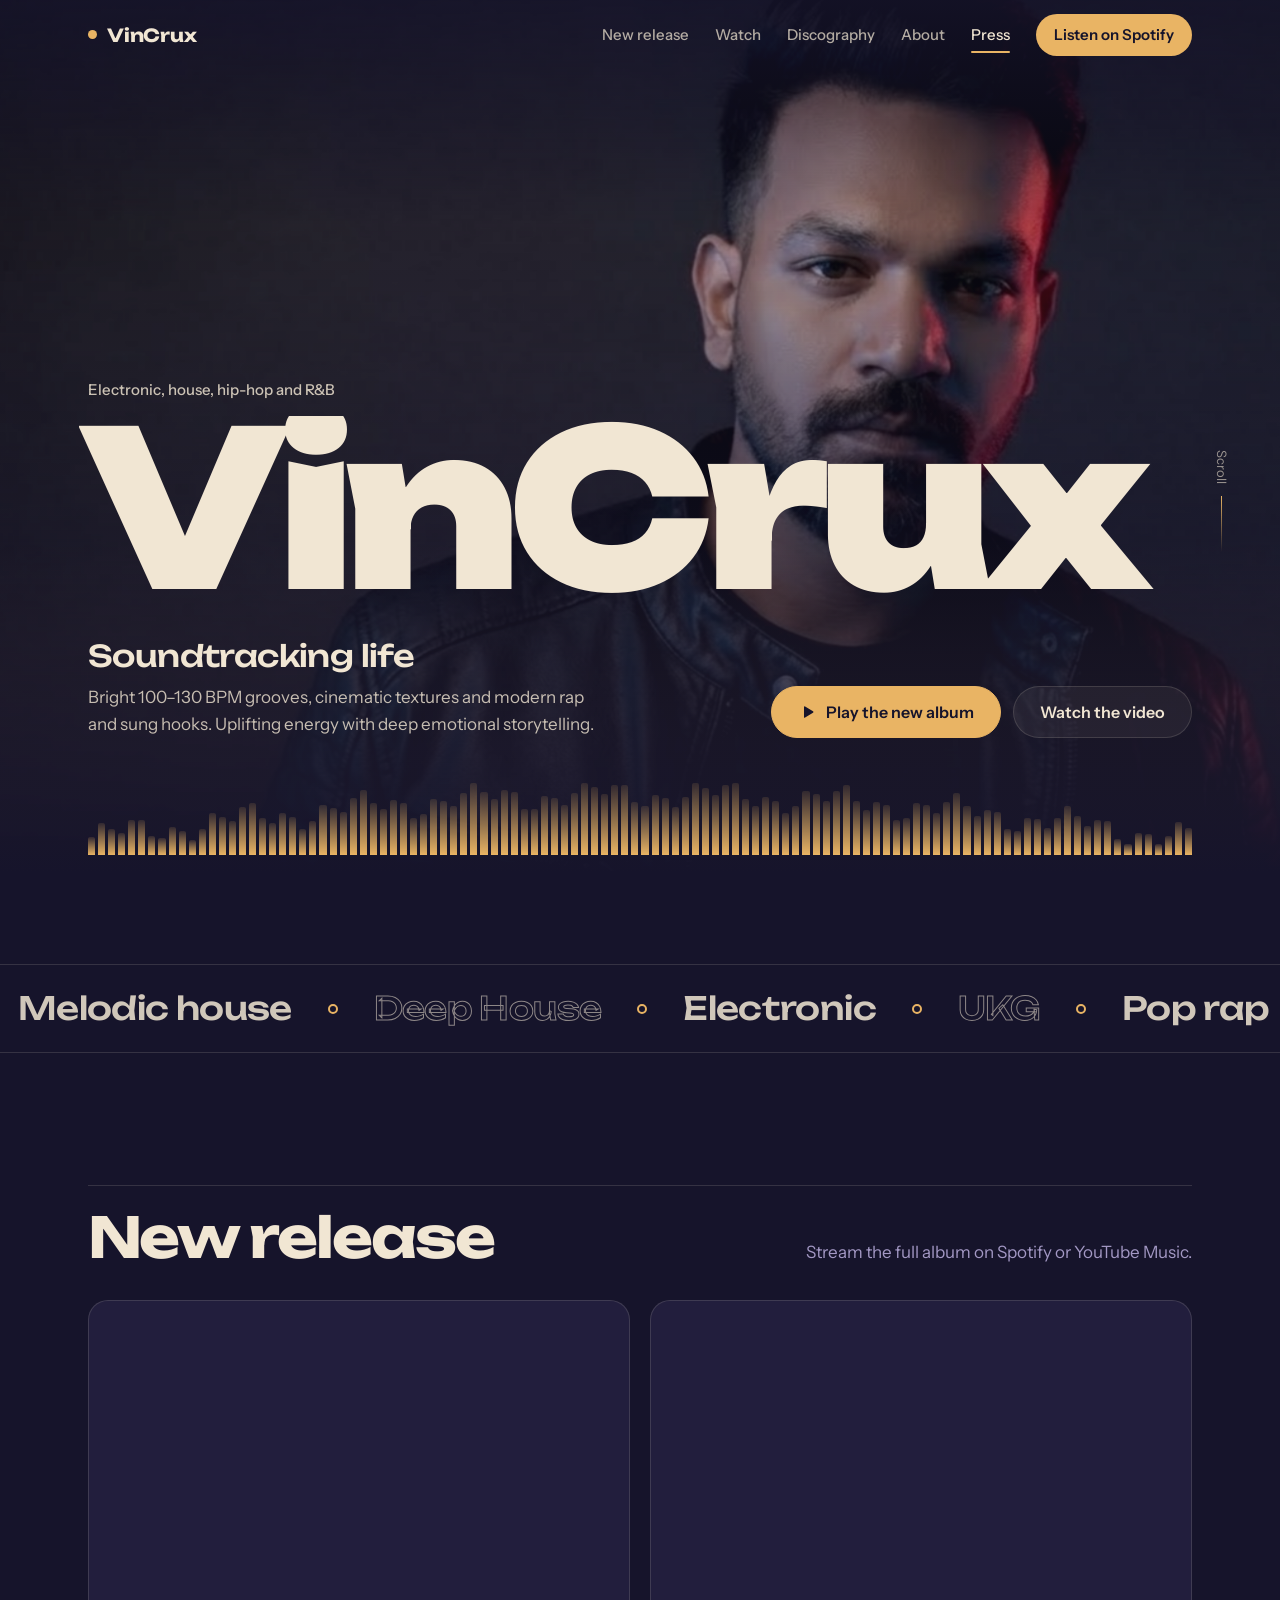
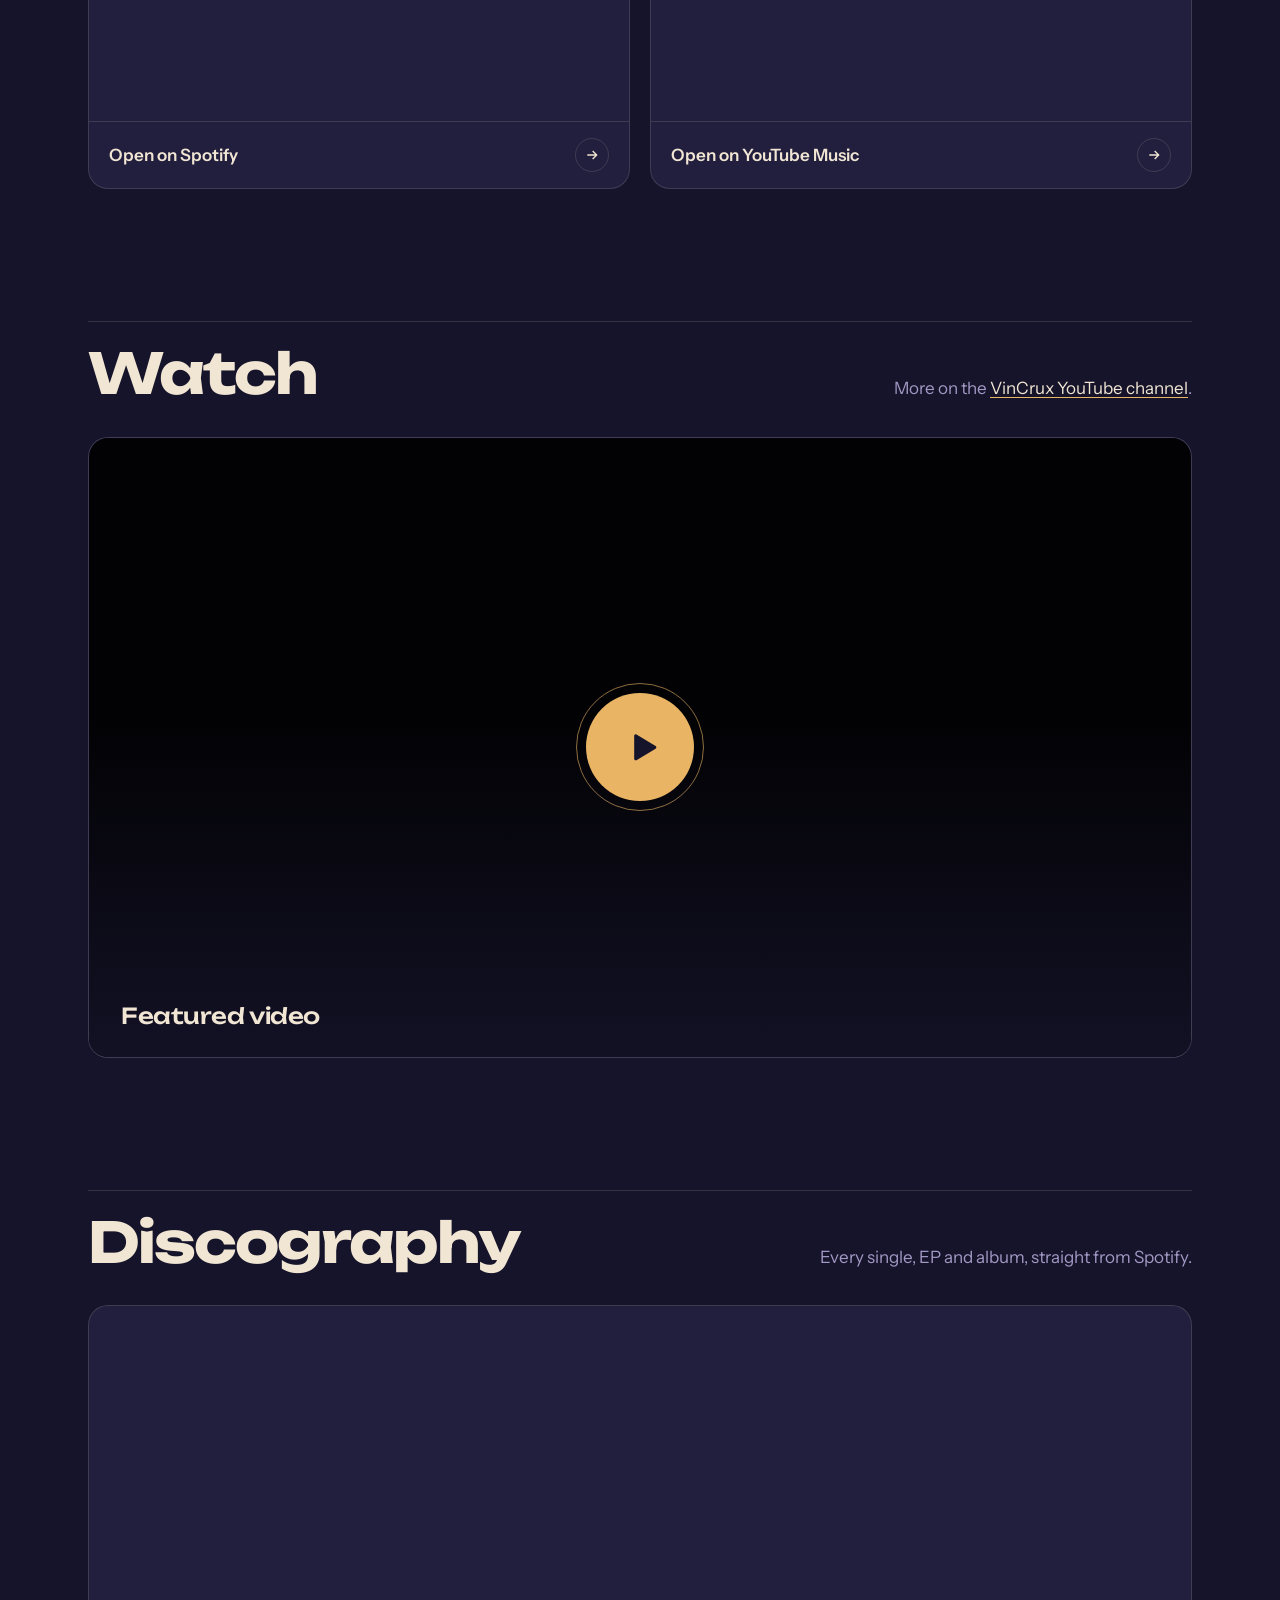
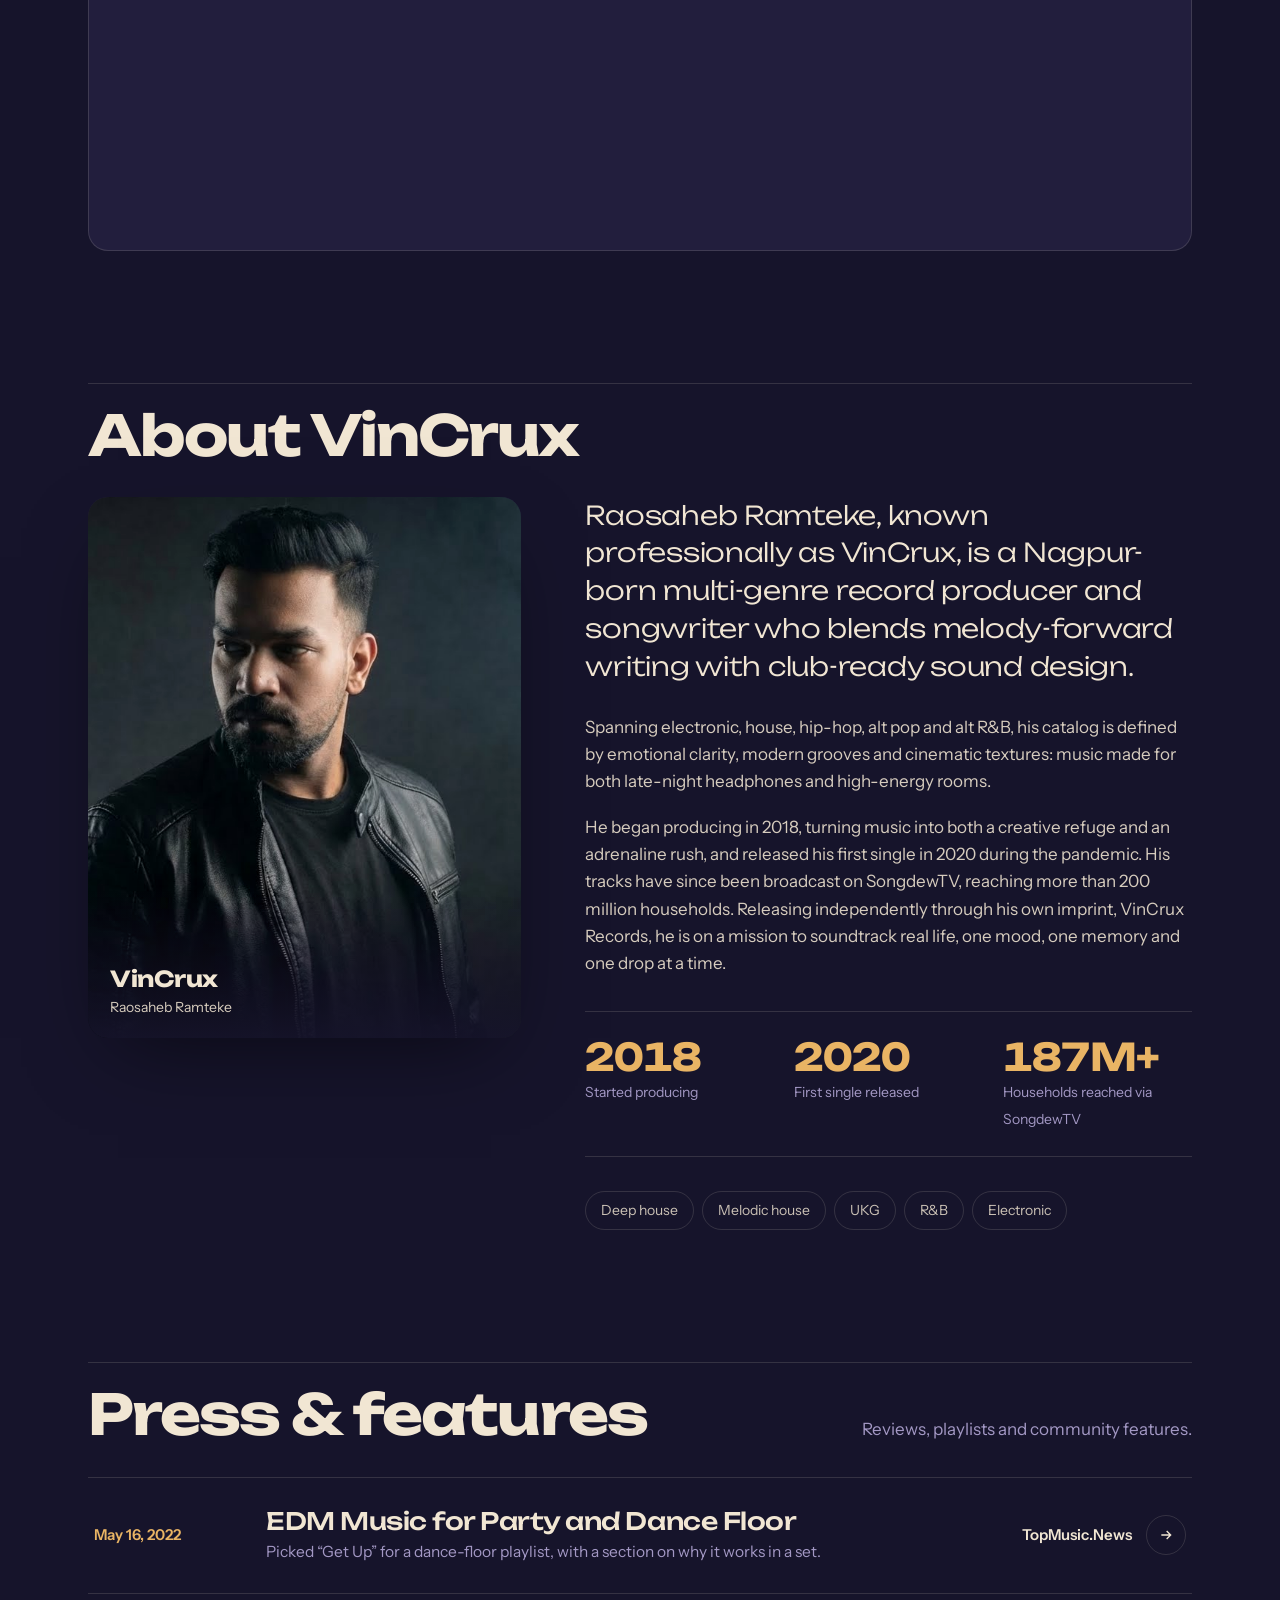
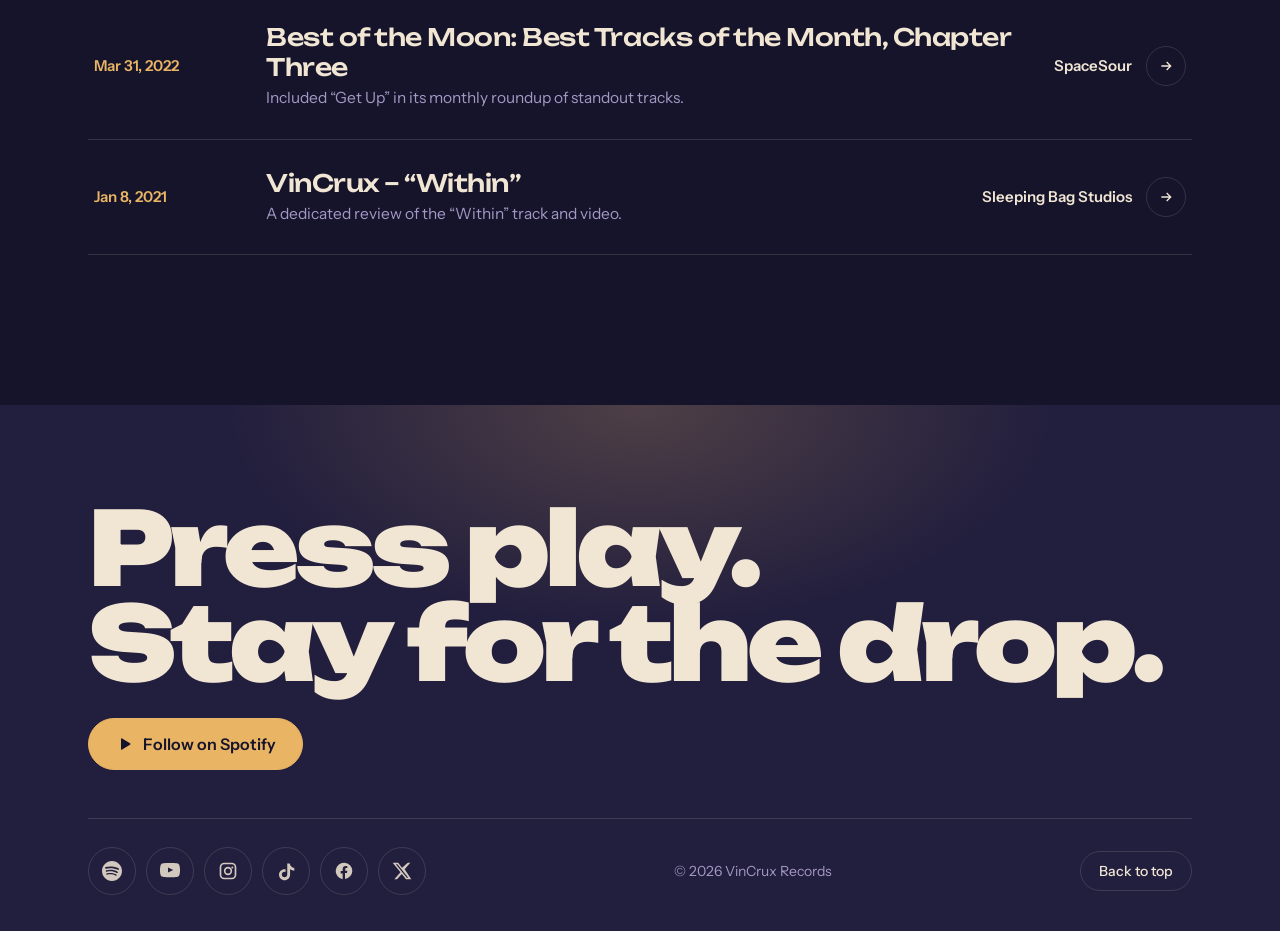
==== commit 05958549: "Update index.html" ====
--- a/index.html
+++ b/index.html
@@ -67,7 +67,7 @@
         "url": "https://www.vincrux.com/",
         "image": "https://www.vincrux.com/assets/artist.jpeg",
         "description": "VinCrux is a Nagpur-born multi-genre record producer and songwriter blending melody-forward writing with club-ready sound design across electronic, house, hip-hop, alt pop and alt R&B.",
-        "genre": ["Electronic", "House", "Melodic House", "Hip-Hop", "R&B"],
+        "genre": ["Electronic", "House", "Deep House", "UKG", "R&B"],
         "foundingDate": "2018",
         "foundingLocation": { "@type": "Place", "name": "Nagpur, India" },
         "member": {
@@ -355,8 +355,8 @@
   <!-- ========== MARQUEE ========== -->
   <div class="marquee" aria-hidden="true">
     <div class="marquee-track">
-      <ul><li>Melodic house</li><li>Deep House</li><li>Electronic</li><li>Cinematic</li><li>Pop rap</li><li>Late-night R&amp;B</li><li>VinCrux Records</li><li>Soundtracking Life</li></ul>
-      <ul><li>Melodic house</li><li>Deep House</li><li>Electronic</li><li>Cinematic</li><li>Pop rap</li><li>Late-night R&amp;B</li><li>VinCrux Records</li><li>Soundtracking Life</li></ul>
+      <ul><li>Melodic house</li><li>Deep House</li><li>Electronic</li><li>UKG</li><li>Pop rap</li><li>Late-night R&amp;B</li><li>VinCrux Records</li><li>Soundtracking Life</li></ul>
+      <ul><li>Melodic house</li><li>Deep House</li><li>Electronic</li><li>UKG</li><li>Pop rap</li><li>Late-night R&amp;B</li><li>VinCrux Records</li><li>Soundtracking Life</li></ul>
     </div>
   </div>
 
@@ -455,7 +455,7 @@
             </div>
 
             <ul class="styles" aria-label="Styles">
-              <li>Melodic house</li><li>Tech house</li><li>Pop rap</li><li>R&amp;B</li><li>Cinematic</li>
+              <li>Deep house</li><li>Melodic house</li><li>UKG</li><li>R&amp;B</li><li>Electronic</li>
             </ul>
           </div>
         </div>
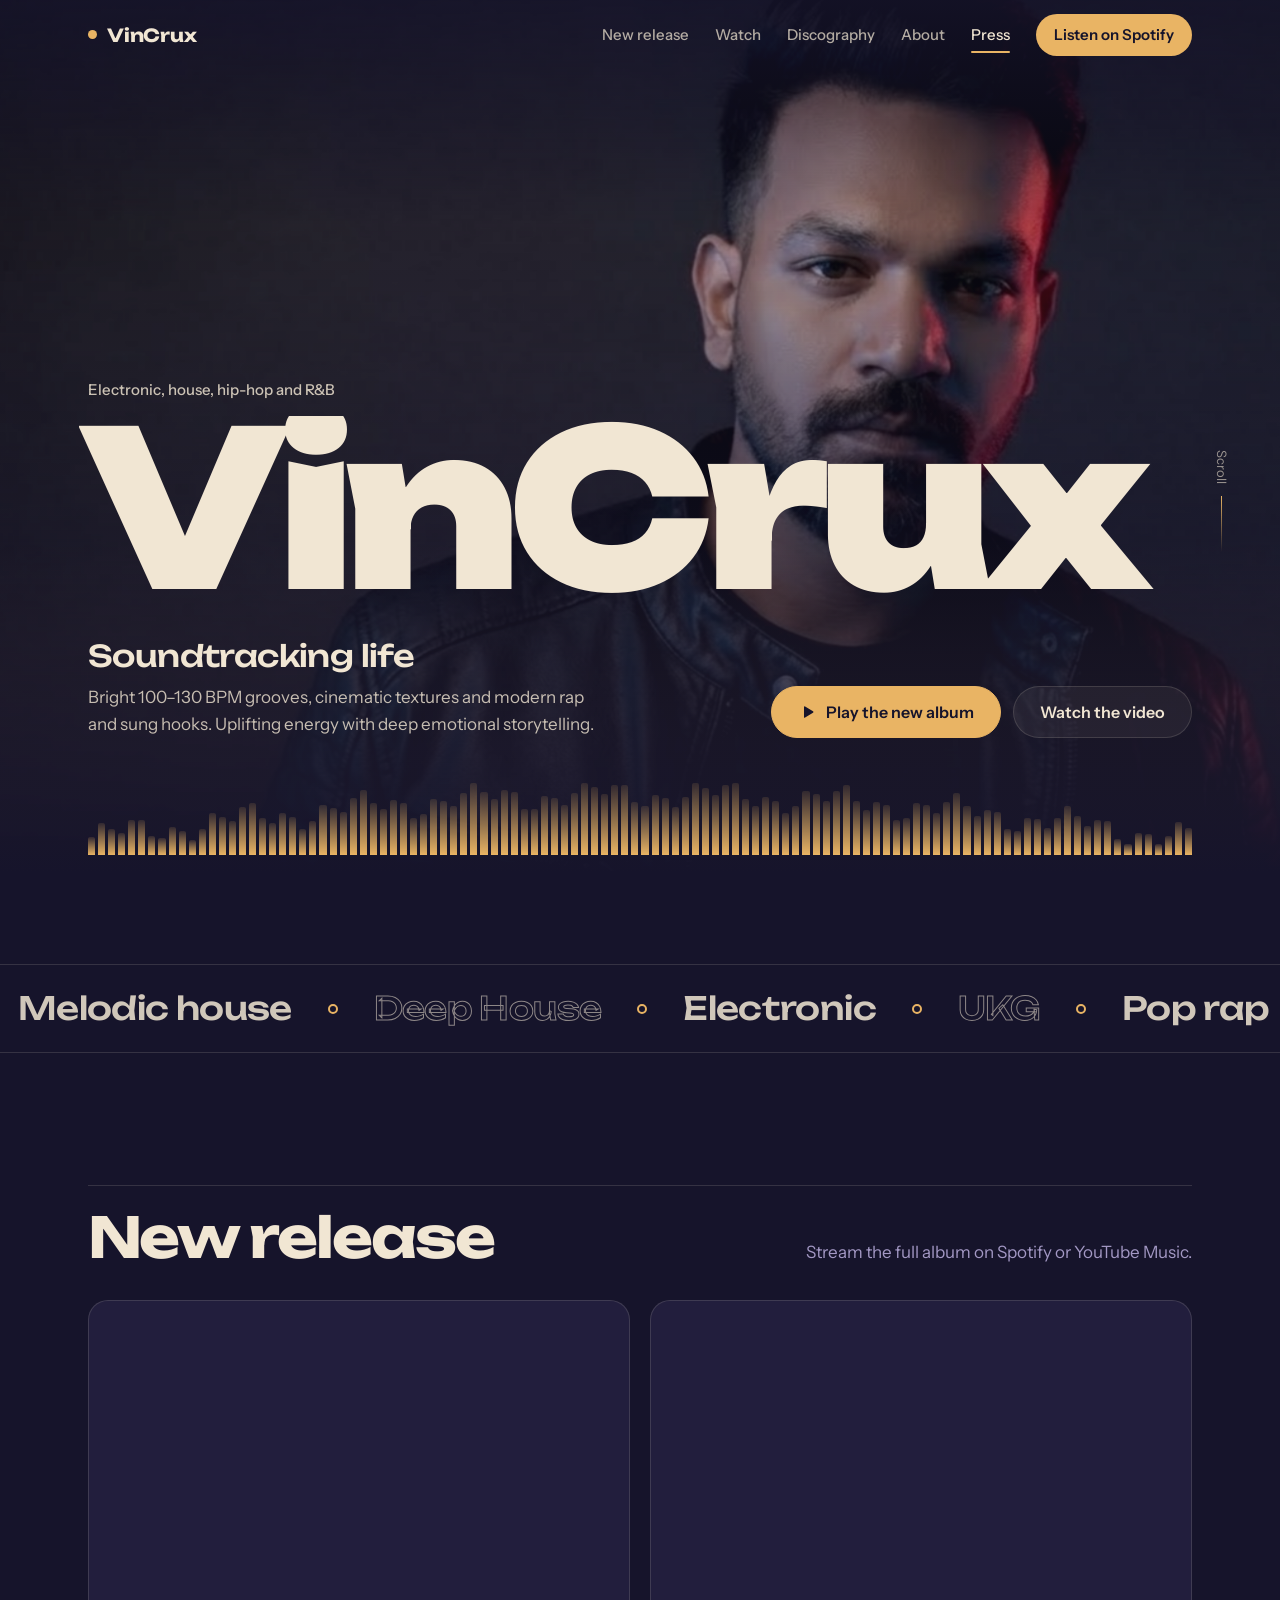
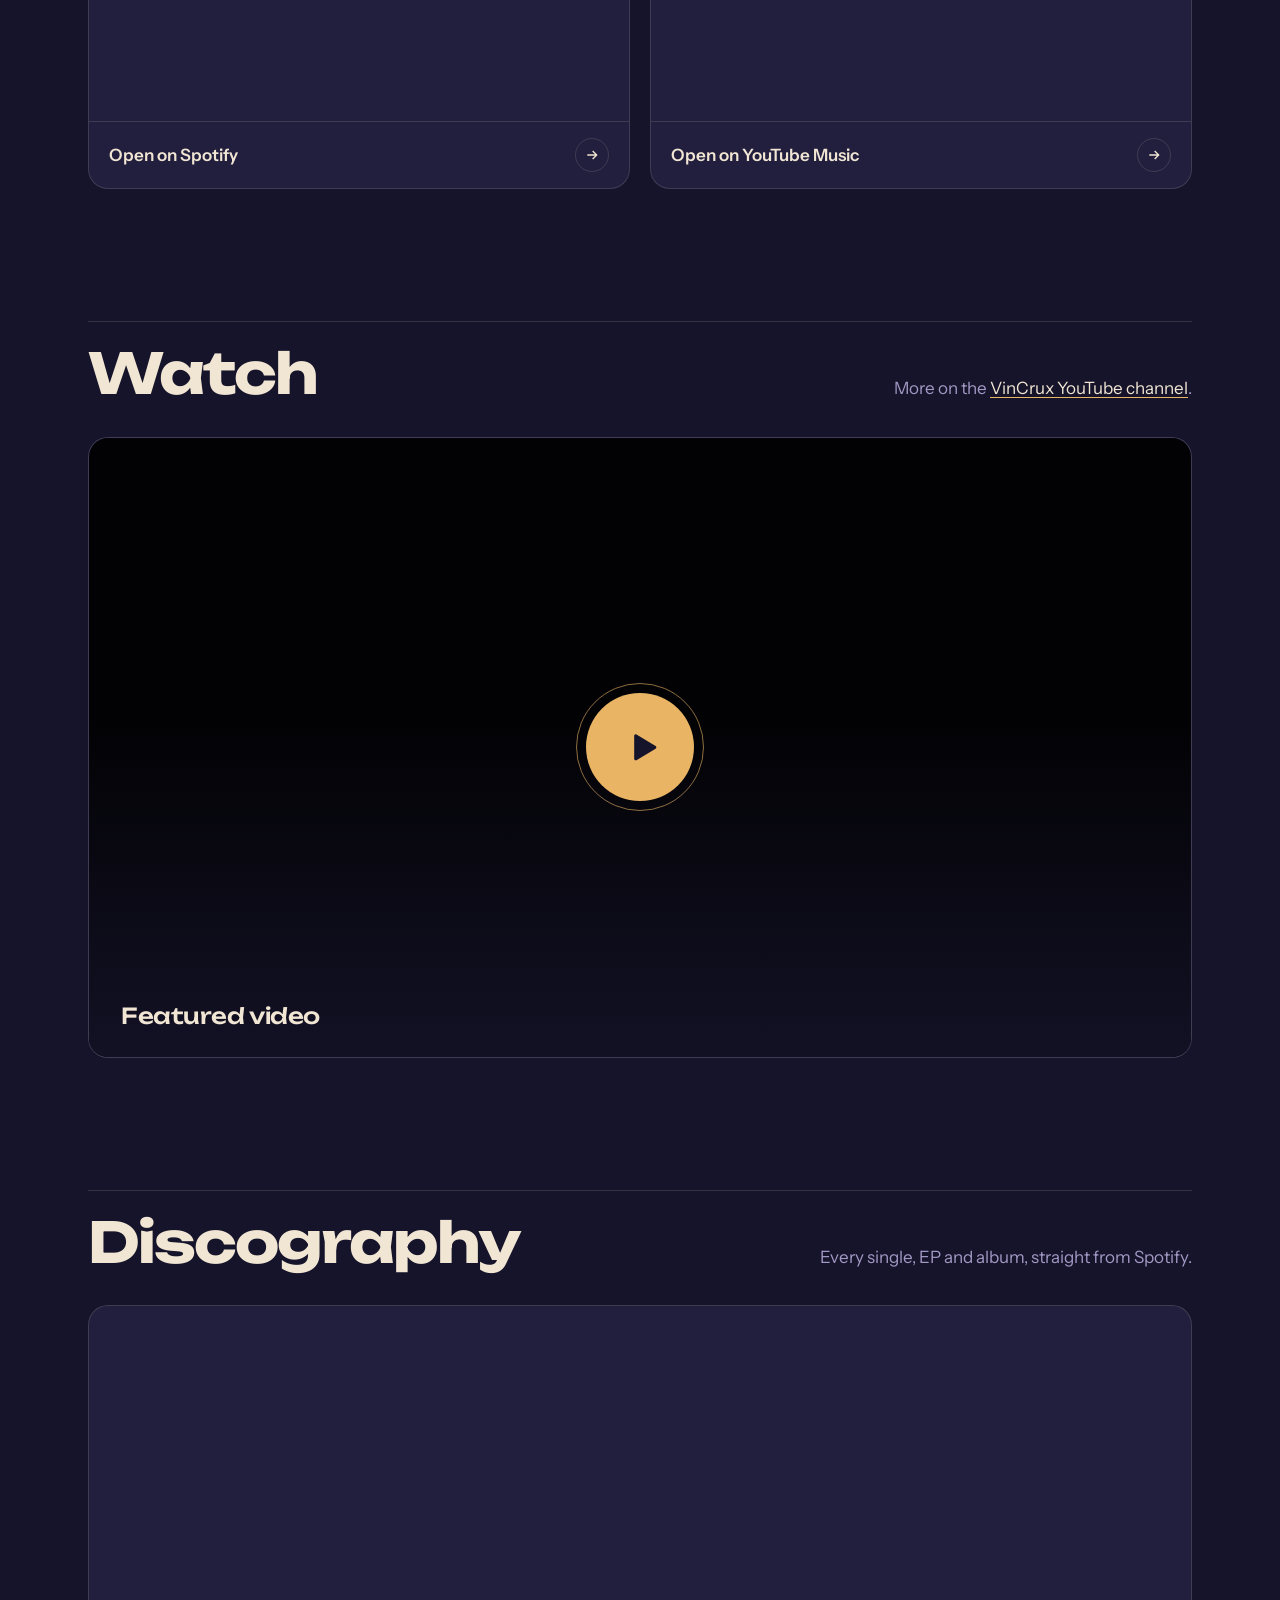
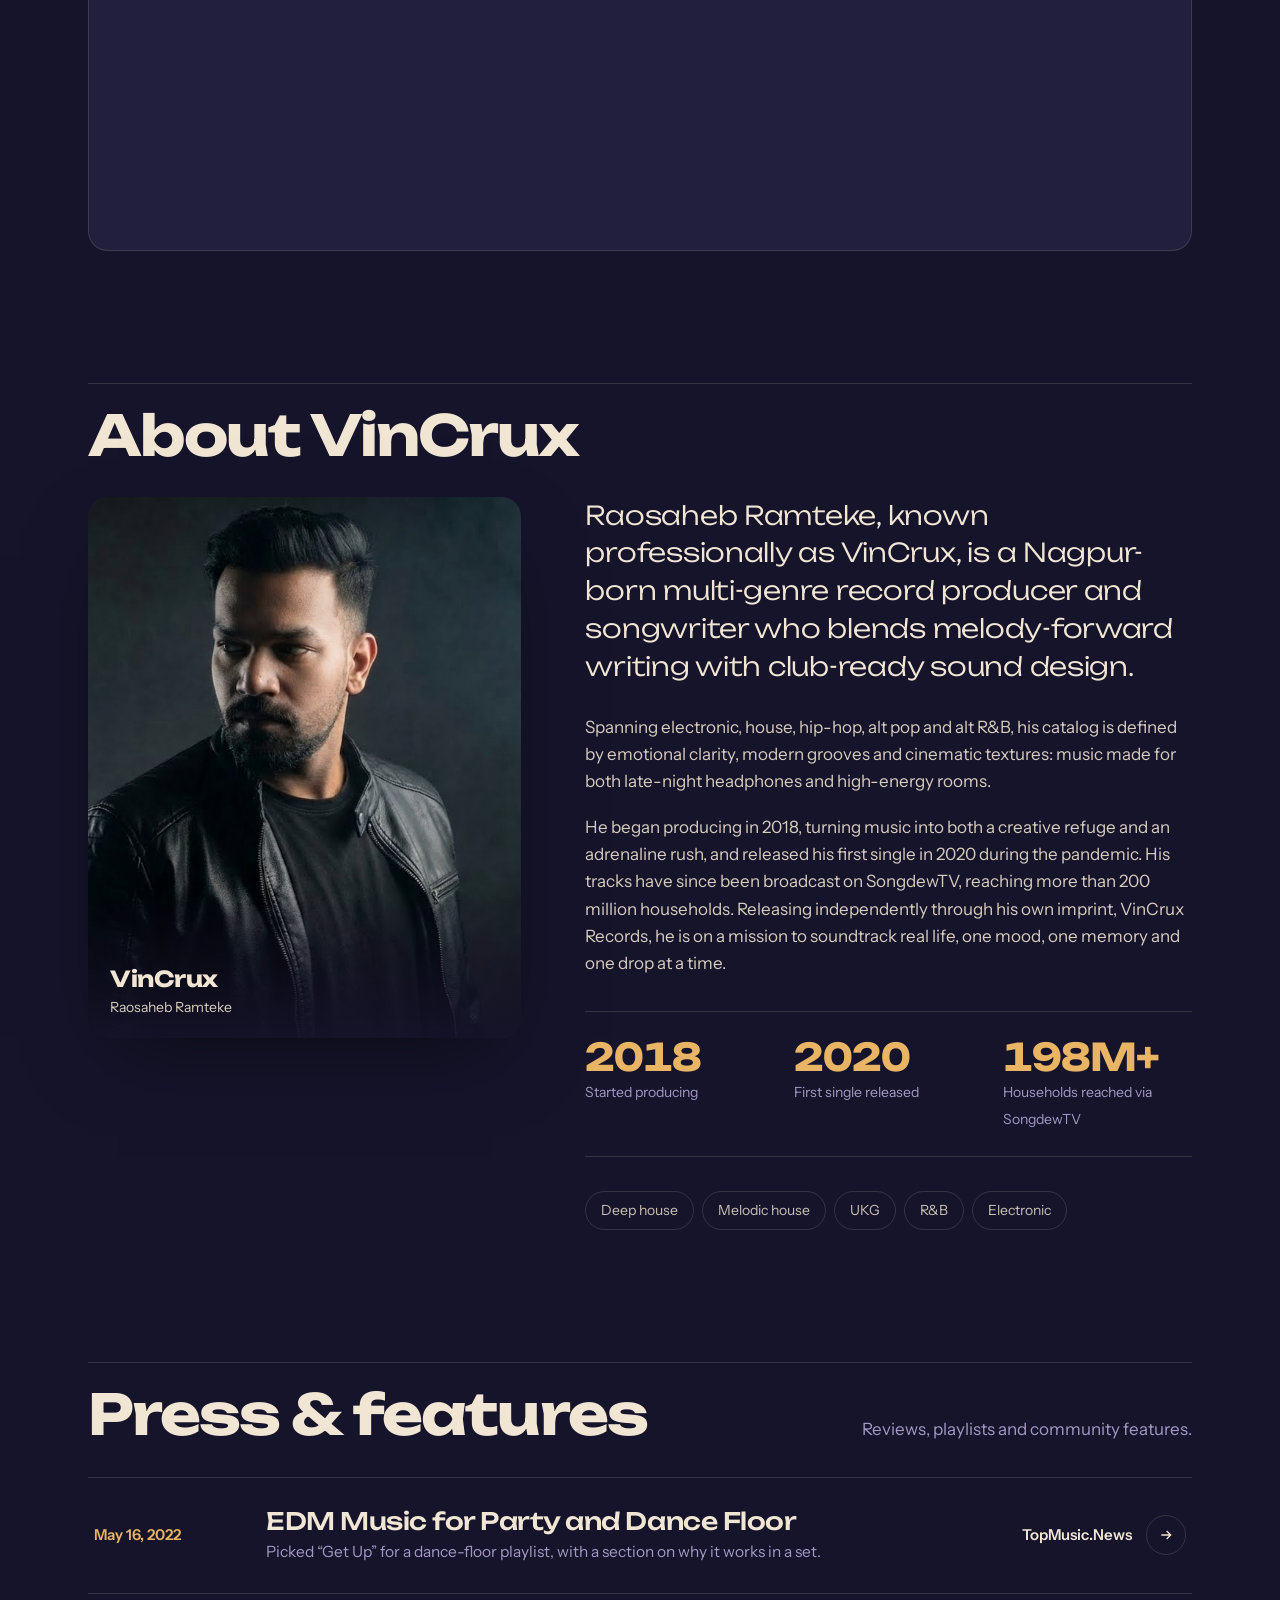
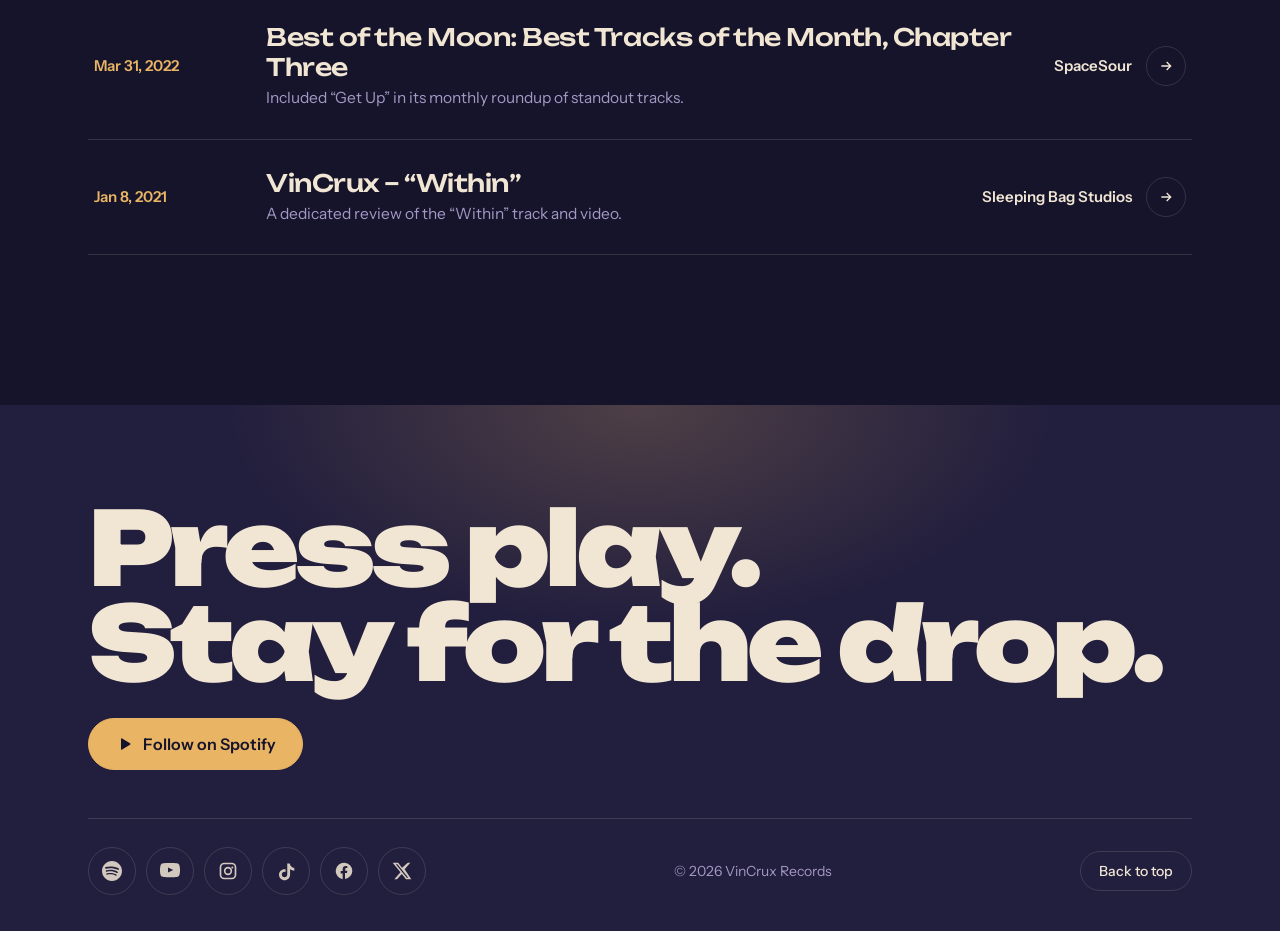
==== commit aa381418: "Update index.html" ====
--- a/index.html
+++ b/index.html
@@ -27,7 +27,7 @@
   <meta property="og:site_name" content="VinCrux" />
   <meta property="og:locale" content="en_US" />
   <meta property="og:title" content="VinCrux | Soundtracking Life" />
-  <meta property="og:description" content="Electronic / House + Hip-Hop / R&B. Listen to the latest release and explore the discography." />
+  <meta property="og:description" content="Electronic / House / UKG / R&B. Listen to the latest release and explore the discography." />
   <meta property="og:url" content="https://www.vincrux.com/" />
   <meta property="og:image" content="https://www.vincrux.com/assets/artist.jpeg" />
   <meta property="og:image:alt" content="VinCrux, electronic and house music producer" />
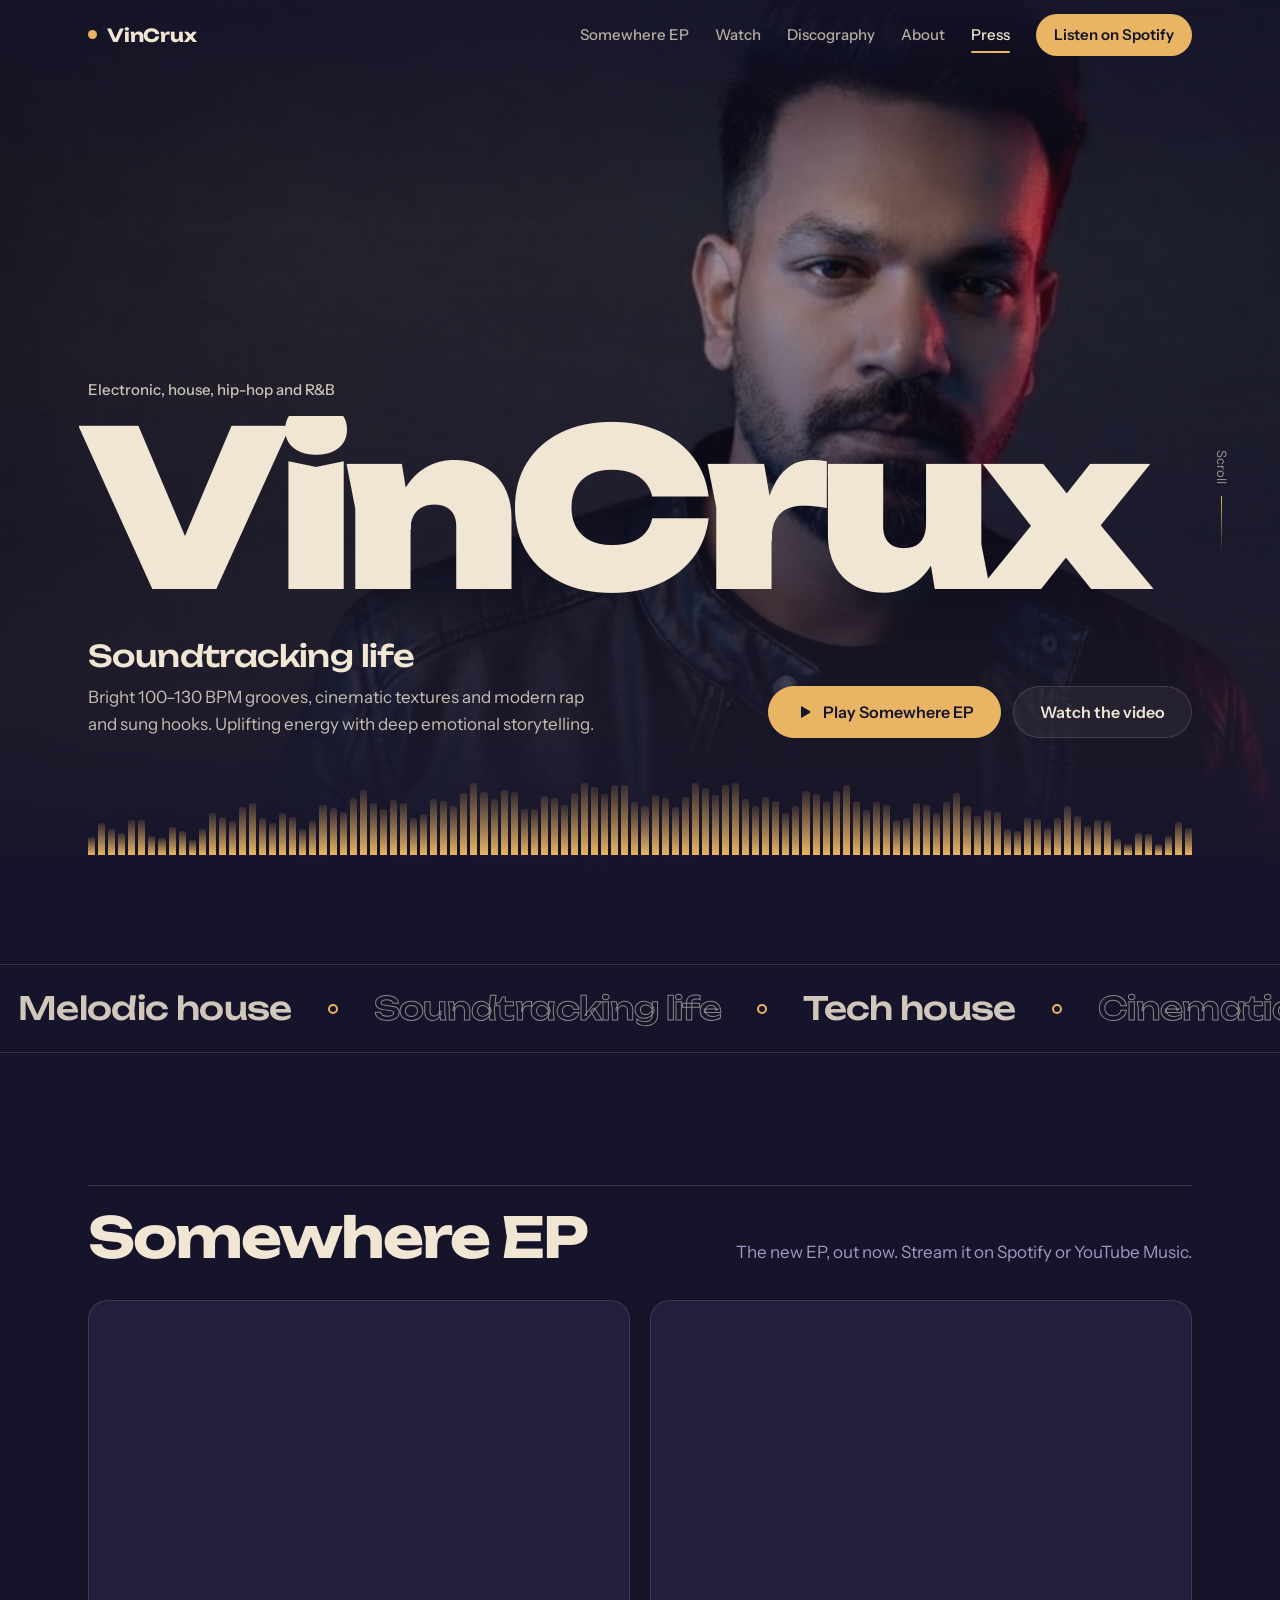
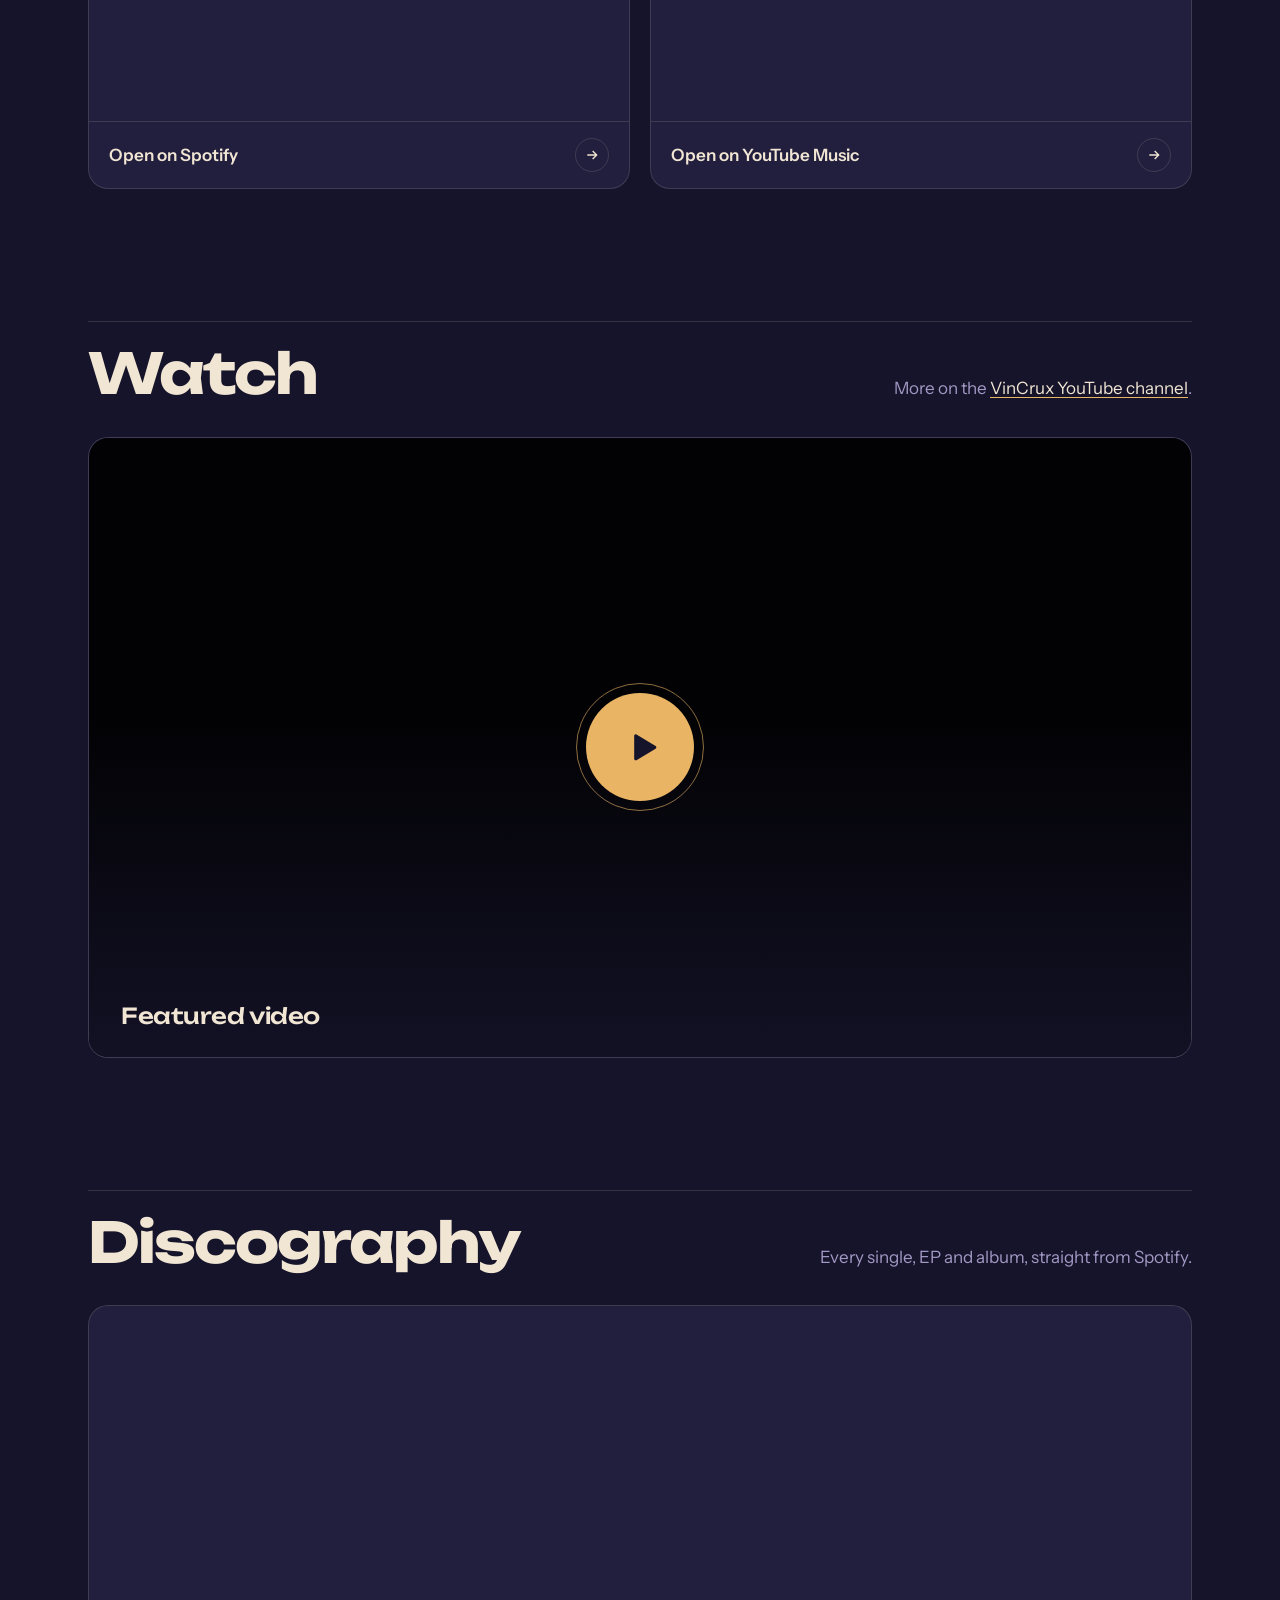
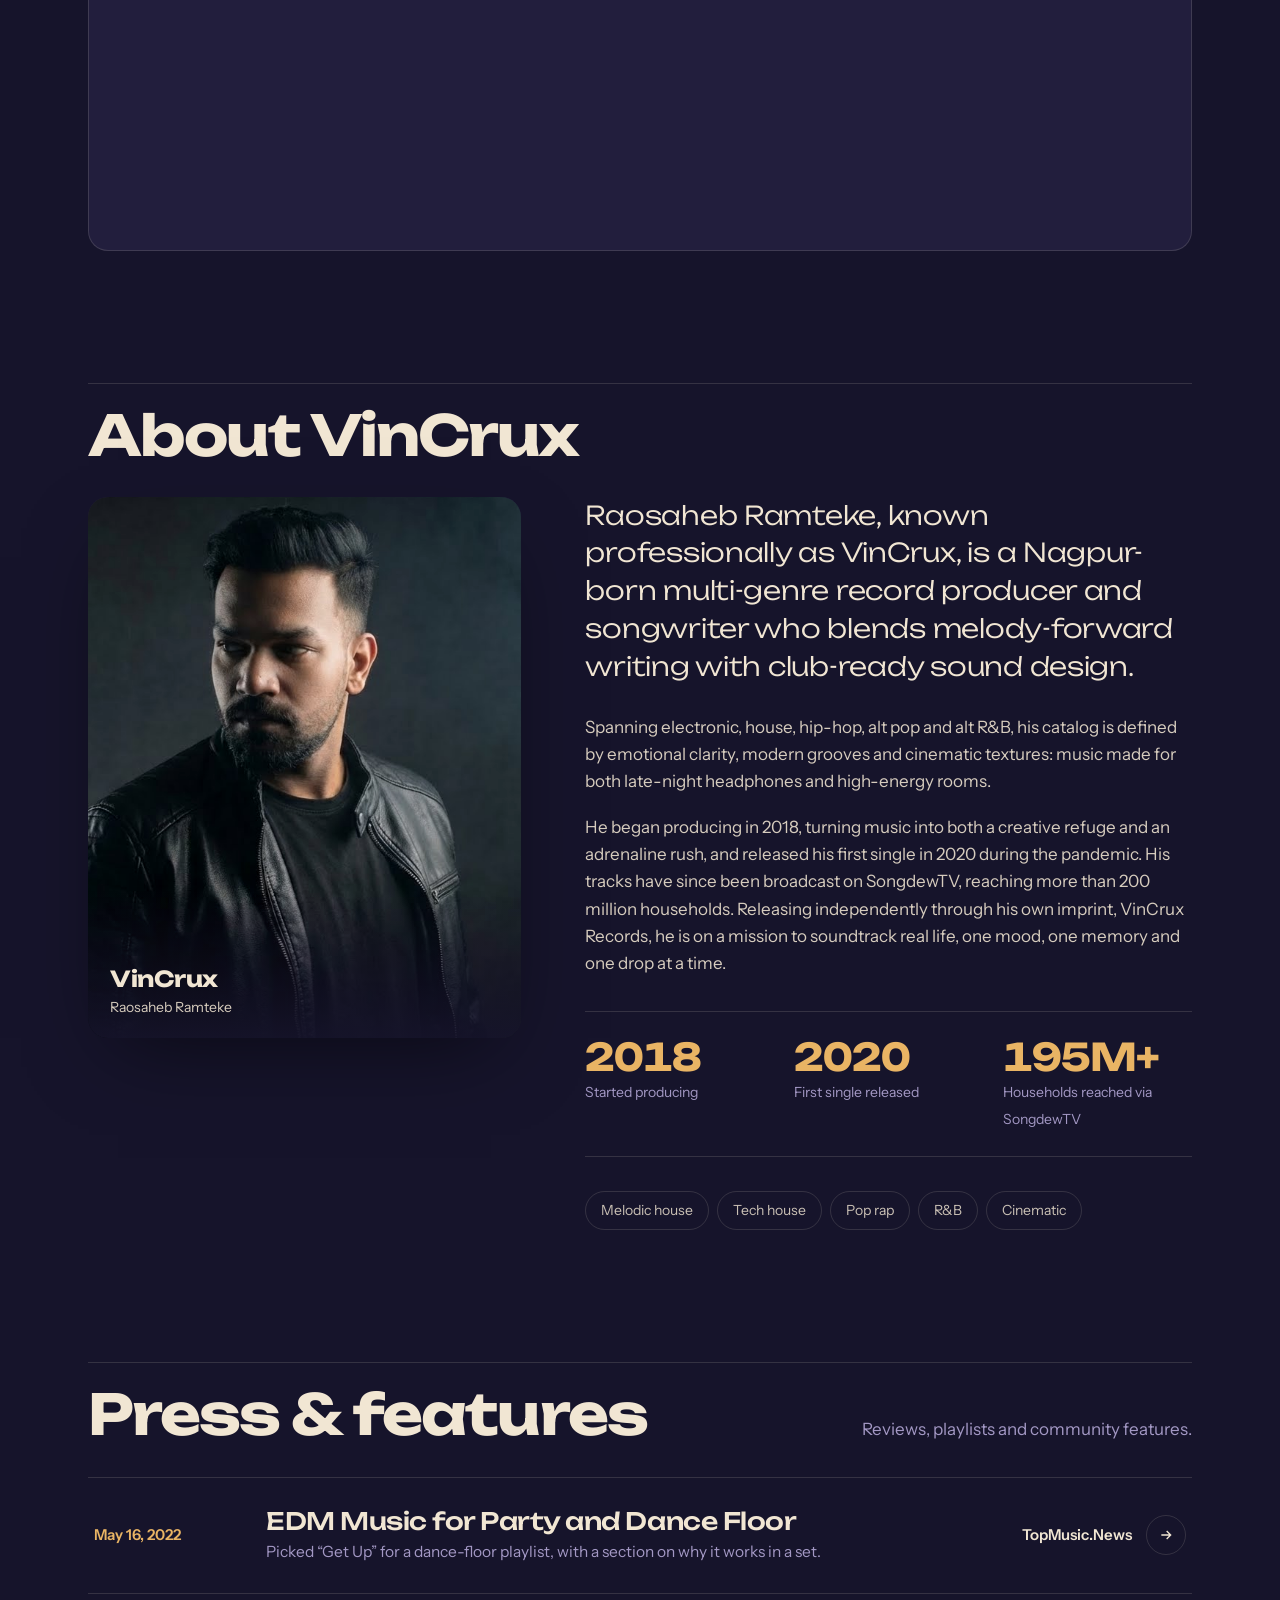
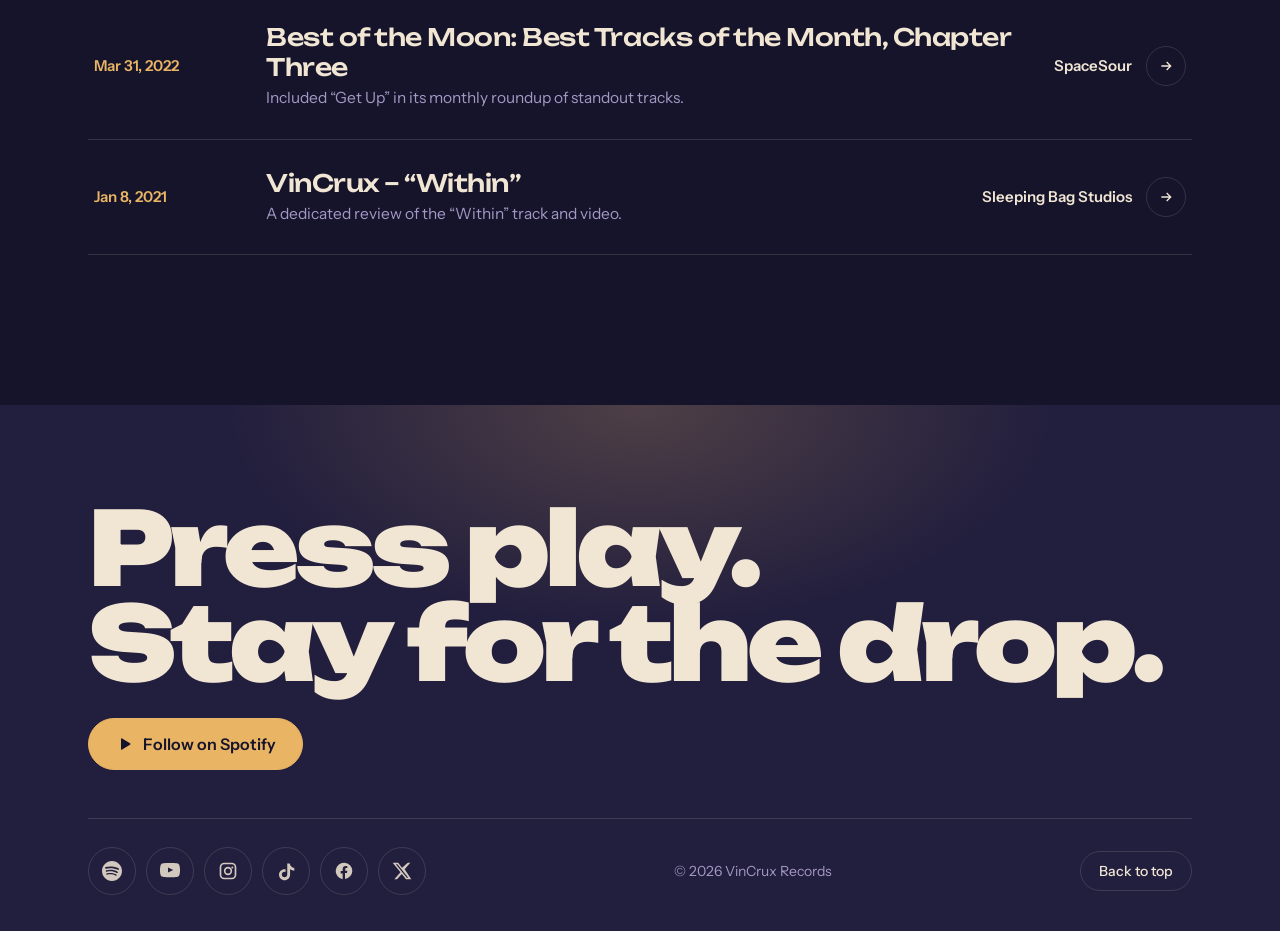
==== commit d4c3ccda: "Update index.html added Somewhere EP details" ====
--- a/index.html
+++ b/index.html
@@ -15,7 +15,7 @@
 
   <!-- ========== EDITABLE: SEO ========== -->
   <title>VinCrux | Official Site of the Nagpur-Born Electronic & House Producer</title>
-  <meta name="description" content="Official website of VinCrux, Nagpur-born record producer and songwriter. Stream the new album, explore the discography, watch videos and read press features. Electronic, deep and melodic house, hip-hop and R&B." />
+  <meta name="description" content="Official website of VinCrux, Nagpur-born record producer and songwriter. Stream the new Somewhere EP, explore the discography, watch videos and read press features. Electronic, melodic house, hip-hop and R&B." />
   <meta name="author" content="VinCrux" />
   <meta name="robots" content="index, follow, max-image-preview:large" />
   <link rel="canonical" href="https://www.vincrux.com/" />
@@ -27,7 +27,7 @@
   <meta property="og:site_name" content="VinCrux" />
   <meta property="og:locale" content="en_US" />
   <meta property="og:title" content="VinCrux | Soundtracking Life" />
-  <meta property="og:description" content="Electronic / House / UKG / R&B. Listen to the latest release and explore the discography." />
+  <meta property="og:description" content="Somewhere EP out now. Electronic / House + Hip-Hop / R&B from VinCrux." />
   <meta property="og:url" content="https://www.vincrux.com/" />
   <meta property="og:image" content="https://www.vincrux.com/assets/artist.jpeg" />
   <meta property="og:image:alt" content="VinCrux, electronic and house music producer" />
@@ -37,7 +37,7 @@
   <meta name="twitter:card" content="summary_large_image" />
   <meta name="twitter:site" content="@CruxVin" />
   <meta name="twitter:title" content="VinCrux | Soundtracking Life" />
-  <meta name="twitter:description" content="Electronic / House + Hip-Hop / R&B. Listen to the latest release and explore the discography." />
+  <meta name="twitter:description" content="Somewhere EP out now. Electronic / House + Hip-Hop / R&B from VinCrux." />
   <meta name="twitter:image" content="https://www.vincrux.com/assets/artist.jpeg" />
 
   <!-- Speed: fetch the hero photo first, warm up third-party hosts -->
@@ -67,7 +67,7 @@
         "url": "https://www.vincrux.com/",
         "image": "https://www.vincrux.com/assets/artist.jpeg",
         "description": "VinCrux is a Nagpur-born multi-genre record producer and songwriter blending melody-forward writing with club-ready sound design across electronic, house, hip-hop, alt pop and alt R&B.",
-        "genre": ["Electronic", "House", "Deep House", "UKG", "R&B"],
+        "genre": ["Electronic", "House", "Melodic House", "Hip-Hop", "R&B"],
         "foundingDate": "2018",
         "foundingLocation": { "@type": "Place", "name": "Nagpur, India" },
         "member": {
@@ -77,6 +77,14 @@
           "birthPlace": { "@type": "Place", "name": "Nagpur, India" }
         },
         "recordLabel": { "@type": "Organization", "name": "VinCrux Records" },
+        "album": {
+          "@type": "MusicAlbum",
+          "name": "Somewhere EP",
+          "albumReleaseType": "https://schema.org/EPRelease",
+          "byArtist": { "@id": "https://www.vincrux.com/#artist" },
+          "url": "https://open.spotify.com/album/3nRfFfG3xoatRyegrMwMLX",
+          "sameAs": ["https://music.youtube.com/playlist?list=OLAK5uy_lV6qQ5jps2y5T6u80MdlnmX_tLdjtNLz8"]
+        },
         "sameAs": [
           "https://open.spotify.com/artist/4XfqiAjGUVn2rAjU90cAwE",
           "https://www.youtube.com/@VinCruxMusic",
@@ -308,7 +316,7 @@
       <a href="#top" class="brand" aria-label="VinCrux, back to top"><span class="dot" aria-hidden="true"></span>VinCrux</a>
       <button class="menu-btn" id="menuBtn" aria-expanded="false" aria-controls="nav">Menu</button>
       <nav class="nav" id="nav" aria-label="Main">
-        <a href="#newrelease">New release</a>
+        <a href="#newrelease">Somewhere EP</a>
         <a href="#watch">Watch</a>
         <a href="#discography">Discography</a>
         <a href="#about">About</a>
@@ -341,7 +349,7 @@
         <div class="actions">
           <a class="btn btn-primary magnetic" href="#newrelease">
             <svg viewBox="0 0 24 24" fill="currentColor" aria-hidden="true"><path d="M8 5.5v13a1 1 0 0 0 1.5.86l10.5-6.5a1 1 0 0 0 0-1.72L9.5 4.64A1 1 0 0 0 8 5.5z"/></svg>
-            Play the new album
+            Play Somewhere EP
           </a>
           <a class="btn btn-ghost magnetic" href="#watch">Watch the video</a>
         </div>
@@ -355,8 +363,8 @@
   <!-- ========== MARQUEE ========== -->
   <div class="marquee" aria-hidden="true">
     <div class="marquee-track">
-      <ul><li>Melodic house</li><li>Deep House</li><li>Electronic</li><li>UKG</li><li>Pop rap</li><li>Late-night R&amp;B</li><li>VinCrux Records</li><li>Soundtracking Life</li></ul>
-      <ul><li>Melodic house</li><li>Deep House</li><li>Electronic</li><li>UKG</li><li>Pop rap</li><li>Late-night R&amp;B</li><li>VinCrux Records</li><li>Soundtracking Life</li></ul>
+      <ul><li>Melodic house</li><li>Soundtracking life</li><li>Tech house</li><li>Cinematic</li><li>Pop rap</li><li>Late-night R&amp;B</li><li>VinCrux Records</li><li>Club-ready</li></ul>
+      <ul><li>Melodic house</li><li>Soundtracking life</li><li>Tech house</li><li>Cinematic</li><li>Pop rap</li><li>Late-night R&amp;B</li><li>VinCrux Records</li><li>Club-ready</li></ul>
     </div>
   </div>
 
@@ -366,17 +374,17 @@
     <section class="block" id="newrelease" aria-labelledby="h-release">
       <div class="wrap">
         <div class="head reveal">
-          <h2 id="h-release">New release</h2>
-          <p>Stream the full album on Spotify or YouTube Music.</p>
+          <h2 id="h-release">Somewhere EP</h2>
+          <p>The new EP, out now. Stream it on Spotify or YouTube Music.</p>
         </div>
 
         <div class="release">
           <!-- EDITABLE: Spotify album ID (used twice) -->
           <div class="frame">
             <div class="spotify-pad">
-              <iframe src="https://open.spotify.com/embed/album/1zlZVDKal9Z8VcwoUkoOZC?theme=0" title="VinCrux new album on Spotify" loading="lazy" allow="autoplay; clipboard-write; encrypted-media; fullscreen; picture-in-picture"></iframe>
+              <iframe src="https://open.spotify.com/embed/album/3nRfFfG3xoatRyegrMwMLX?theme=0" title="Somewhere EP by VinCrux on Spotify" loading="lazy" allow="autoplay; clipboard-write; encrypted-media; fullscreen; picture-in-picture"></iframe>
             </div>
-            <a class="platform" href="https://open.spotify.com/album/1zlZVDKal9Z8VcwoUkoOZC" target="_blank" rel="noopener">
+            <a class="platform" href="https://open.spotify.com/album/3nRfFfG3xoatRyegrMwMLX" target="_blank" rel="noopener">
               Open on Spotify
               <span class="go" aria-hidden="true"><svg viewBox="0 0 24 24" fill="none" stroke="currentColor" stroke-width="2"><path d="M5 12h14M13 6l6 6-6 6"/></svg></span>
             </a>
@@ -384,8 +392,8 @@
 
           <!-- EDITABLE: YouTube Music playlist ID (used twice) -->
           <div class="frame">
-            <iframe src="https://www.youtube.com/embed/videoseries?list=OLAK5uy_nzmUS7zFP1BiB1K8zWJUMkbvPqsu0pjqQ" title="VinCrux new album on YouTube Music" loading="lazy" allow="accelerometer; autoplay; clipboard-write; encrypted-media; gyroscope; picture-in-picture" allowfullscreen></iframe>
-            <a class="platform" href="https://music.youtube.com/playlist?list=OLAK5uy_nzmUS7zFP1BiB1K8zWJUMkbvPqsu0pjqQ" target="_blank" rel="noopener">
+            <iframe src="https://www.youtube.com/embed/videoseries?list=OLAK5uy_lV6qQ5jps2y5T6u80MdlnmX_tLdjtNLz8" title="Somewhere EP by VinCrux on YouTube Music" loading="lazy" allow="accelerometer; autoplay; clipboard-write; encrypted-media; gyroscope; picture-in-picture" allowfullscreen></iframe>
+            <a class="platform" href="https://music.youtube.com/playlist?list=OLAK5uy_lV6qQ5jps2y5T6u80MdlnmX_tLdjtNLz8" target="_blank" rel="noopener">
               Open on YouTube Music
               <span class="go" aria-hidden="true"><svg viewBox="0 0 24 24" fill="none" stroke="currentColor" stroke-width="2"><path d="M5 12h14M13 6l6 6-6 6"/></svg></span>
             </a>
@@ -455,7 +463,7 @@
             </div>
 
             <ul class="styles" aria-label="Styles">
-              <li>Deep house</li><li>Melodic house</li><li>UKG</li><li>R&amp;B</li><li>Electronic</li>
+              <li>Melodic house</li><li>Tech house</li><li>Pop rap</li><li>R&amp;B</li><li>Cinematic</li>
             </ul>
           </div>
         </div>
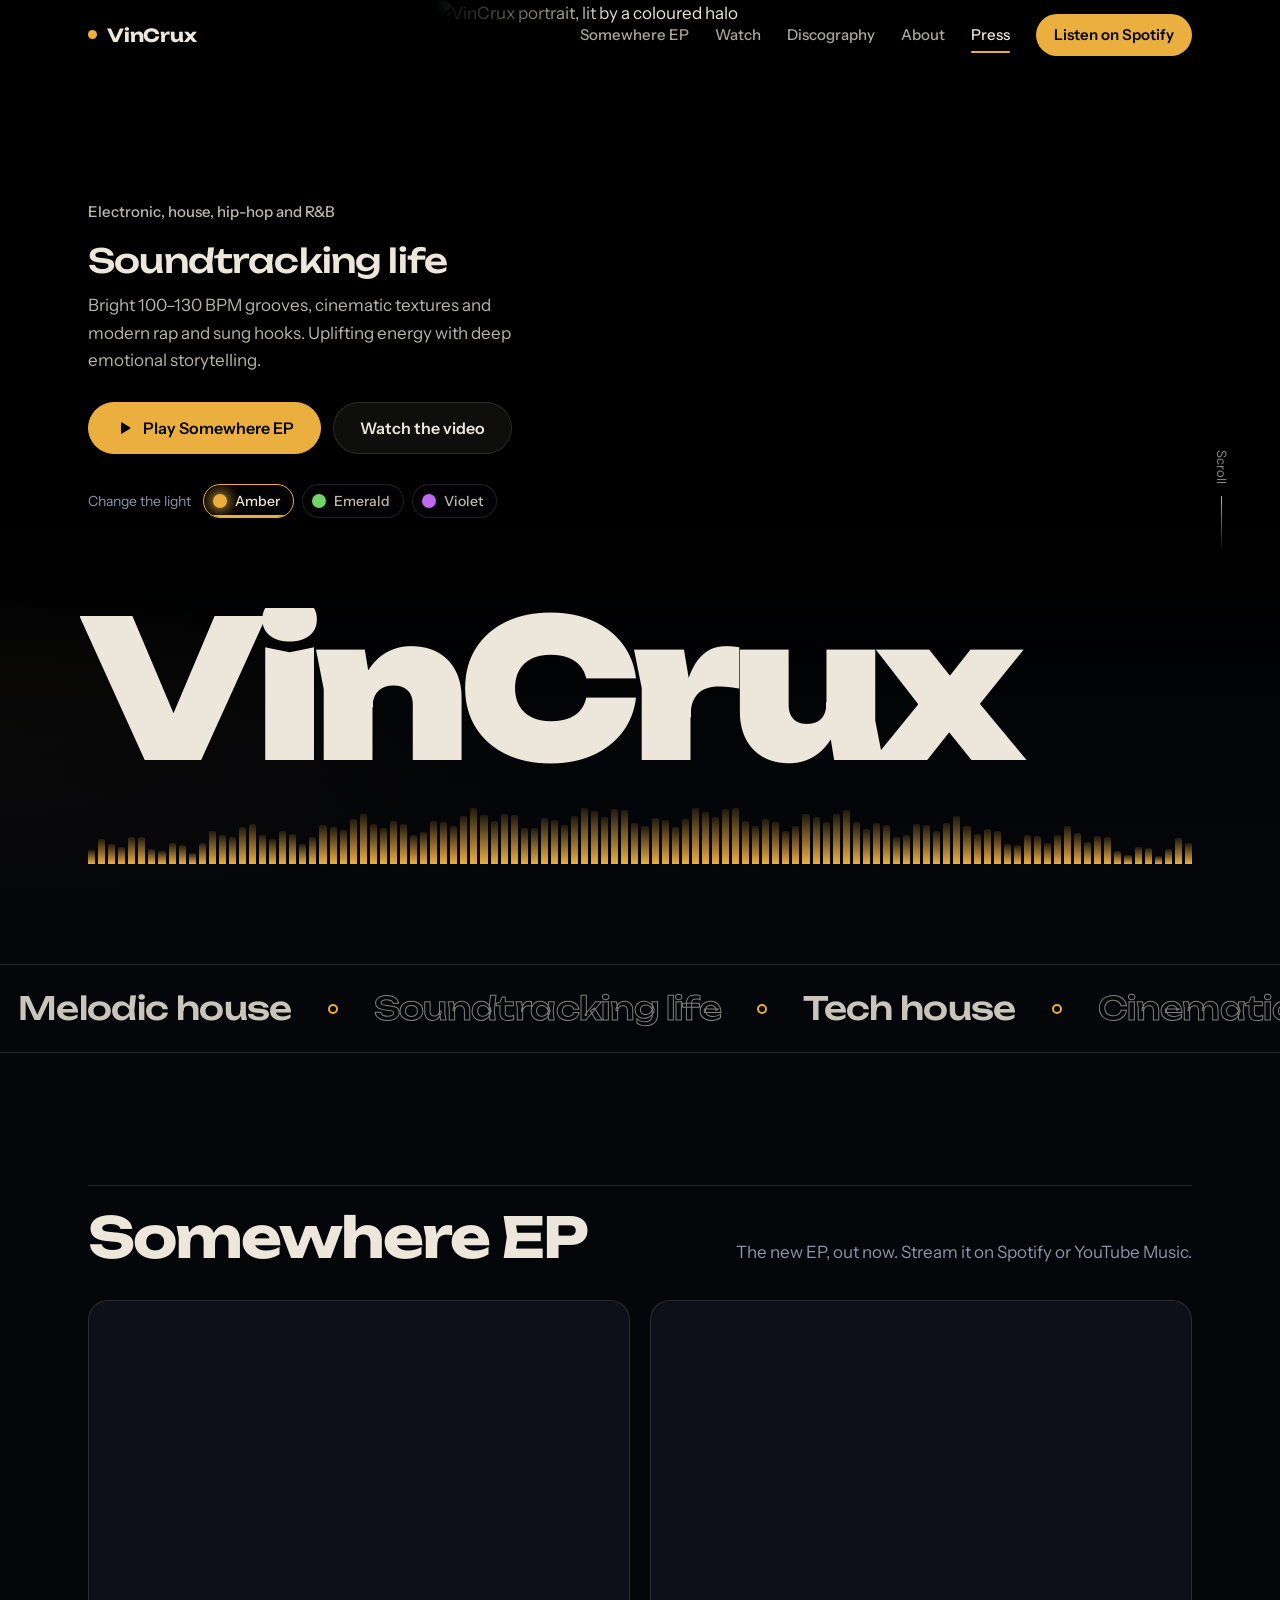
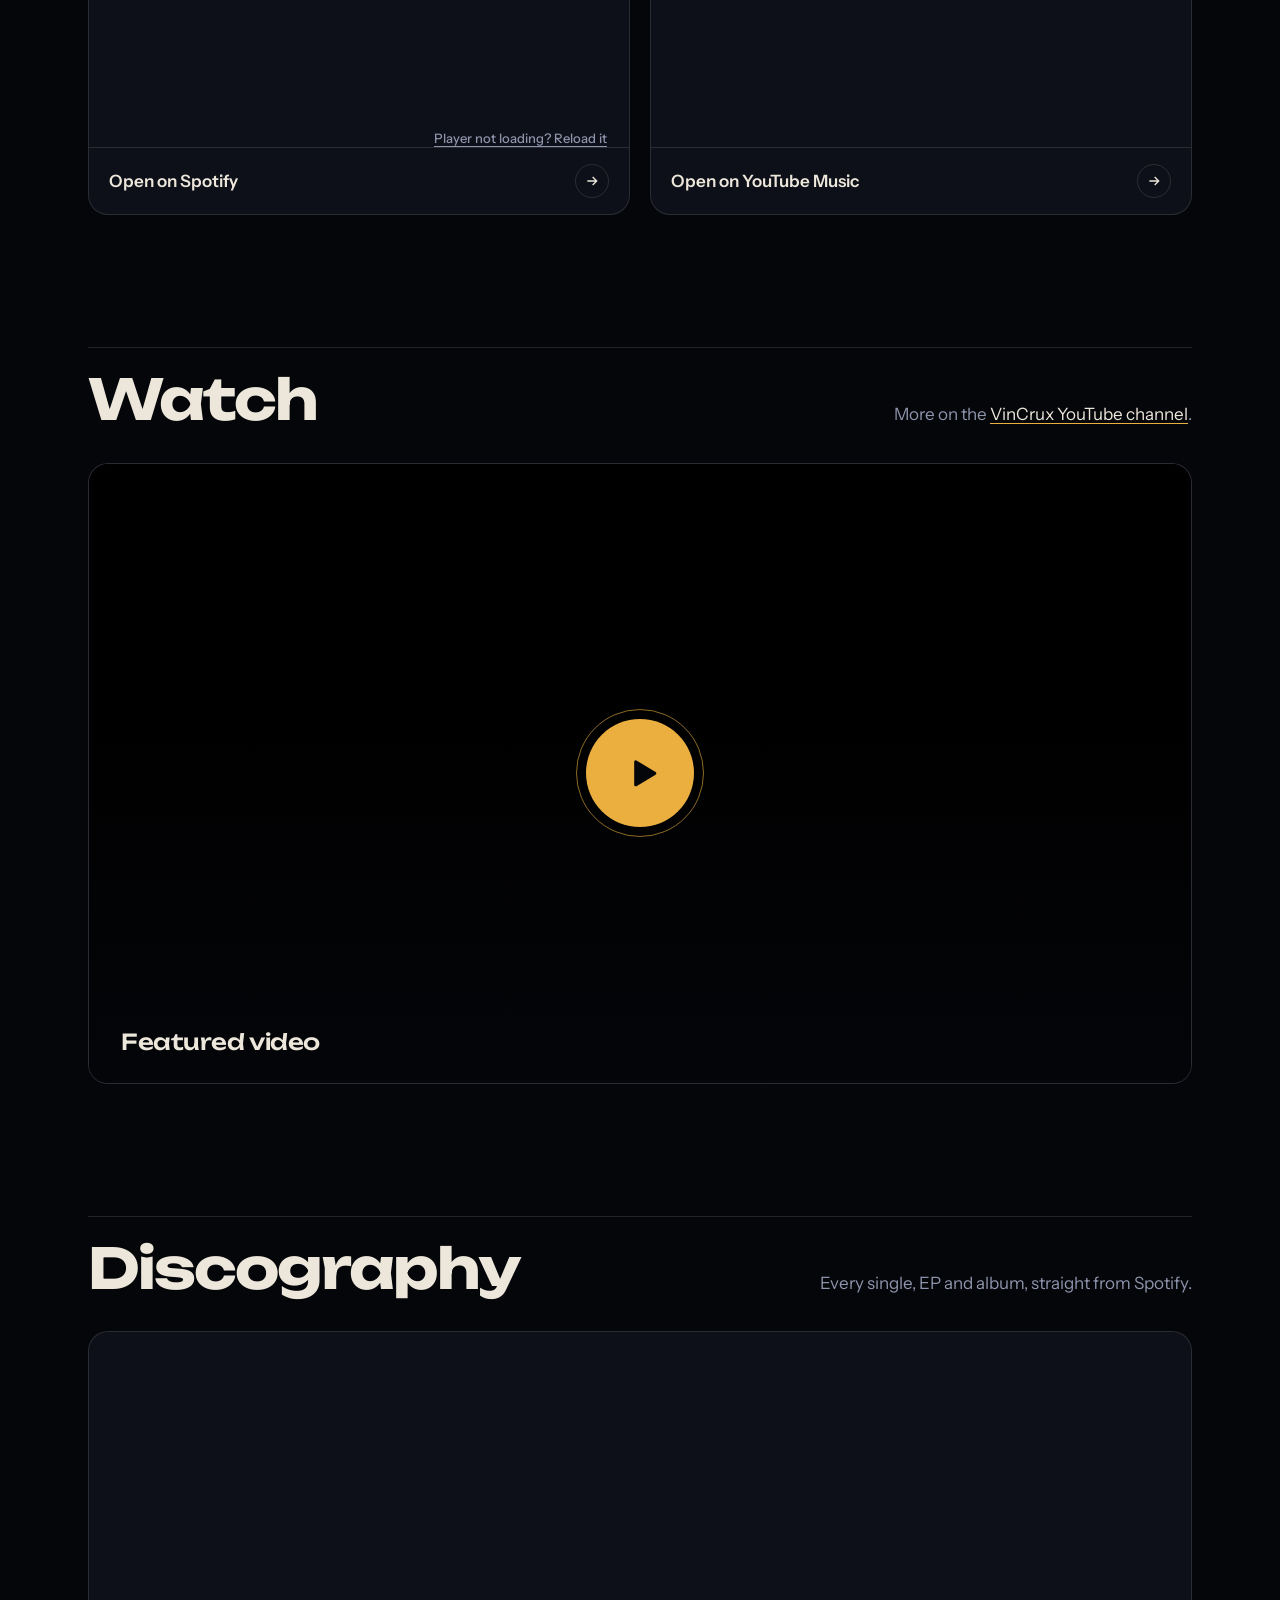
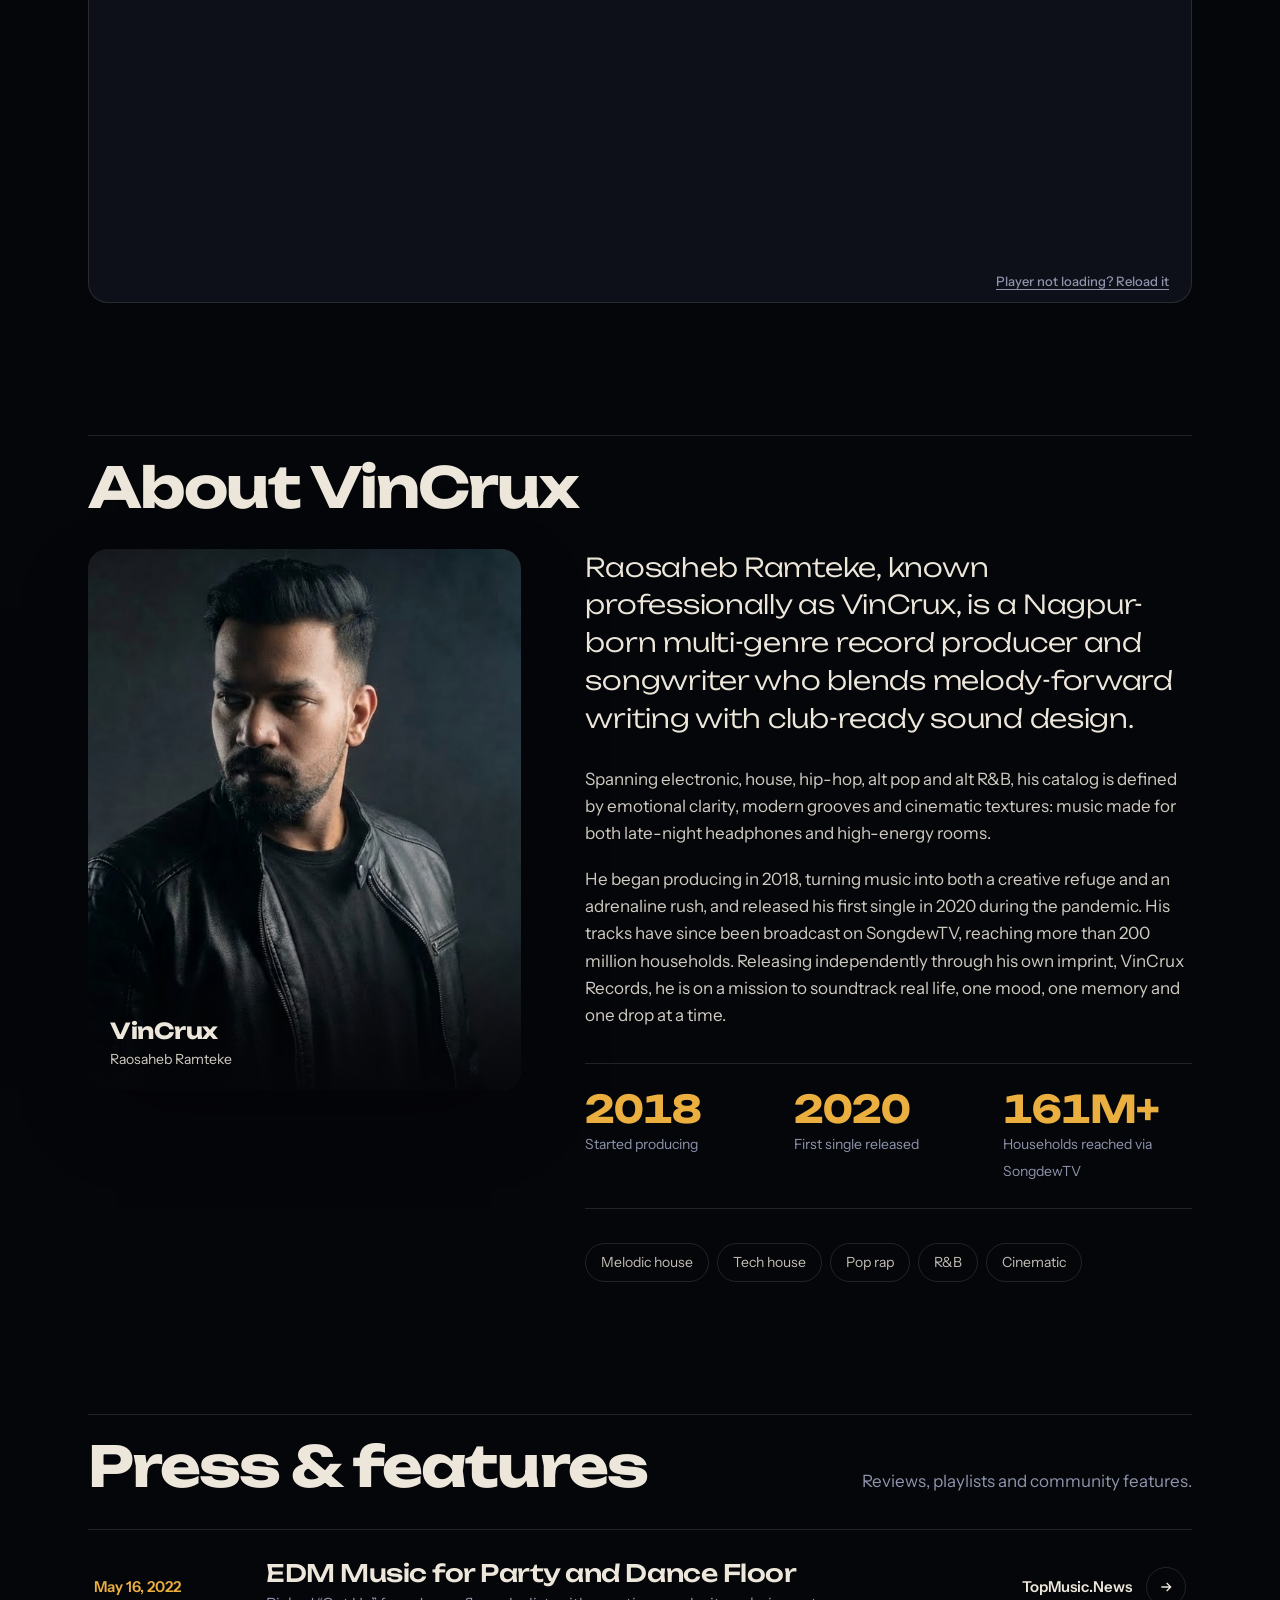
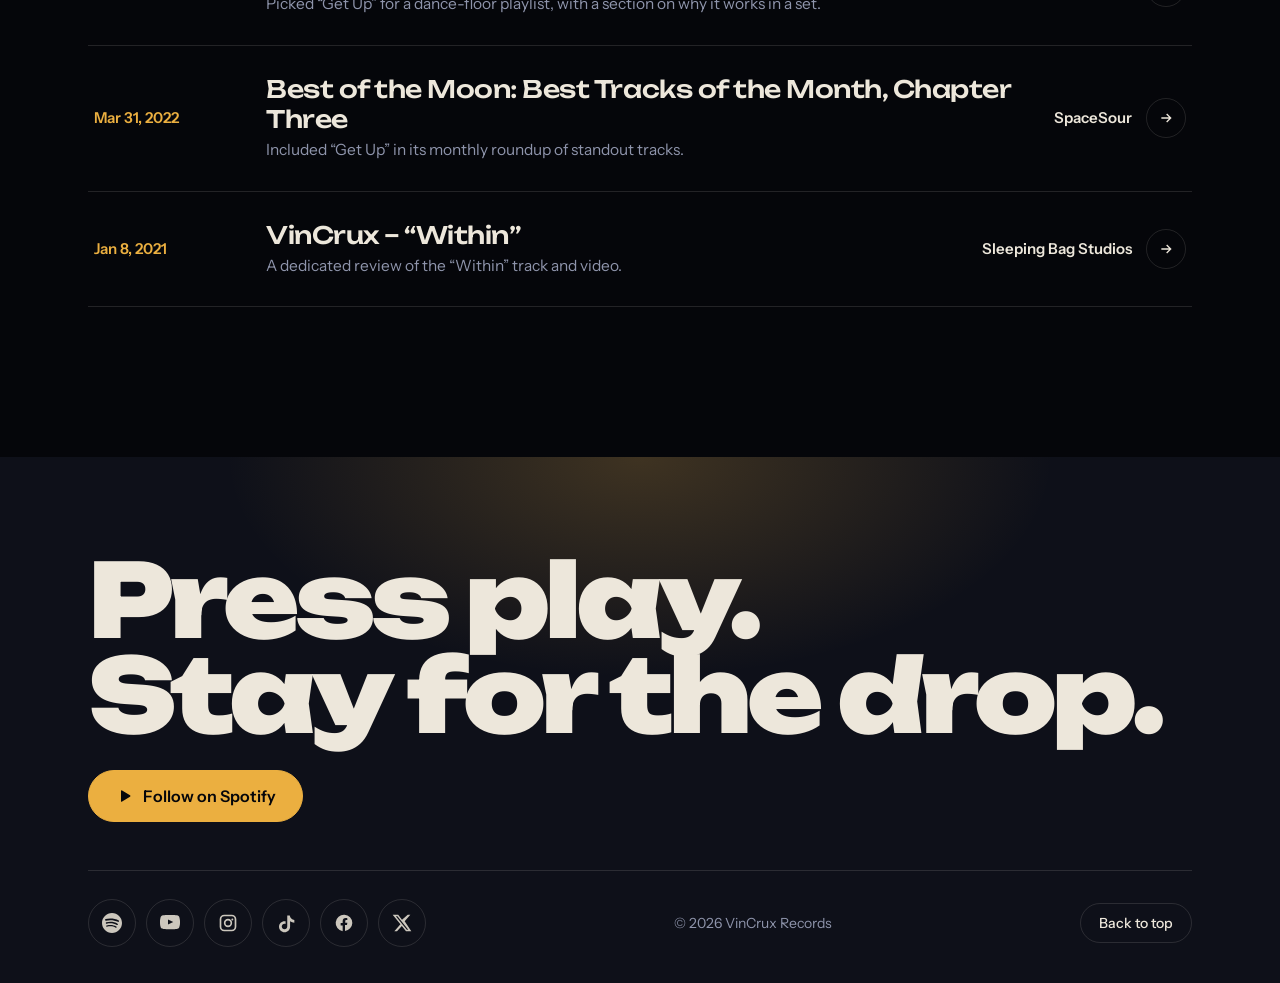
==== commit 25a65bef: "Add files via upload" ====
--- a/index.html
+++ b/index.html
@@ -1,5 +1,5 @@
 <!doctype html>
-<html lang="en">
+<html lang="en" data-mood="amber">
 <head>
   <!-- Google tag (gtag.js) -->
   <script async src="https://www.googletagmanager.com/gtag/js?id=G-3CT904LJ5D"></script>
@@ -20,7 +20,7 @@
   <meta name="robots" content="index, follow, max-image-preview:large" />
   <link rel="canonical" href="https://www.vincrux.com/" />
   <link rel="icon" href="/favicon.ico" />
-  <meta name="theme-color" content="#16142B" />
+  <meta name="theme-color" content="#05060A" />
 
   <!-- Open Graph (Facebook, WhatsApp, LinkedIn) -->
   <meta property="og:type" content="profile" />
@@ -29,8 +29,12 @@
   <meta property="og:title" content="VinCrux | Soundtracking Life" />
   <meta property="og:description" content="Somewhere EP out now. Electronic / House + Hip-Hop / R&B from VinCrux." />
   <meta property="og:url" content="https://www.vincrux.com/" />
-  <meta property="og:image" content="https://www.vincrux.com/assets/artist.jpeg" />
-  <meta property="og:image:alt" content="VinCrux, electronic and house music producer" />
+  <meta property="og:image" content="https://www.vincrux.com/assets/og-vincrux.jpg" />
+  <meta property="og:image:secure_url" content="https://www.vincrux.com/assets/og-vincrux.jpg" />
+  <meta property="og:image:type" content="image/jpeg" />
+  <meta property="og:image:width" content="1200" />
+  <meta property="og:image:height" content="630" />
+  <meta property="og:image:alt" content="VinCrux portrait lit by an emerald, amber and violet halo, with the text Somewhere EP" />
   <meta property="music:musician" content="https://open.spotify.com/artist/4XfqiAjGUVn2rAjU90cAwE" />
 
   <!-- Twitter / X -->
@@ -38,10 +42,11 @@
   <meta name="twitter:site" content="@CruxVin" />
   <meta name="twitter:title" content="VinCrux | Soundtracking Life" />
   <meta name="twitter:description" content="Somewhere EP out now. Electronic / House + Hip-Hop / R&B from VinCrux." />
-  <meta name="twitter:image" content="https://www.vincrux.com/assets/artist.jpeg" />
+  <meta name="twitter:image" content="https://www.vincrux.com/assets/og-vincrux.jpg" />
+  <meta name="twitter:image:alt" content="VinCrux portrait lit by an emerald, amber and violet halo, with the text Somewhere EP" />
 
   <!-- Speed: fetch the hero photo first, warm up third-party hosts -->
-  <link rel="preload" as="image" href="./assets/artistbackground.JPG" fetchpriority="high" />
+  <link rel="preload" as="image" type="image/avif" imagesrcset="./assets/hero/vincrux-amber-720.avif 720w, ./assets/hero/vincrux-amber-1080.avif 1080w, ./assets/hero/vincrux-amber-1600.avif 1600w" imagesizes="(max-width: 800px) 100vw, 100vh" fetchpriority="high" />
   <link rel="preconnect" href="https://fonts.googleapis.com" />
   <link rel="preconnect" href="https://fonts.gstatic.com" crossorigin />
   <link rel="preconnect" href="https://open.spotify.com" />
@@ -65,7 +70,10 @@
         "@id": "https://www.vincrux.com/#artist",
         "name": "VinCrux",
         "url": "https://www.vincrux.com/",
-        "image": "https://www.vincrux.com/assets/artist.jpeg",
+        "image": [
+          "https://www.vincrux.com/assets/hero/vincrux-amber-1080.jpg",
+          "https://www.vincrux.com/assets/og-vincrux.jpg"
+        ],
         "description": "VinCrux is a Nagpur-born multi-genre record producer and songwriter blending melody-forward writing with club-ready sound design across electronic, house, hip-hop, alt pop and alt R&B.",
         "genre": ["Electronic", "House", "Melodic House", "Hip-Hop", "R&B"],
         "foundingDate": "2018",
@@ -100,10 +108,16 @@
 
   <style>
     /* ========== EDITABLE: COLOURS ========== */
+    /* The accent colour follows the hero "mood" and fades smoothly between them */
+    @property --accent{syntax:"<color>";inherits:true;initial-value:#EBAF40}
+    @property --lr{syntax:"<length>";inherits:false;initial-value:0px}
     :root{
-      --night:#16142B; --dusk:#221E3D; --dusk-2:#2B2650;
-      --haze:#A398C4; --sand:#F1E6D3; --gold:#E9B464; --gold-hi:#F4CB8A;
-      --line:rgba(241,230,211,.14);
+      --night:#05060A; --dusk:#0E1019; --dusk-2:#161927;
+      --haze:#8E94AB; --sand:#EDE7DB;
+      --accent:#EBAF40;
+      --accent-hi:color-mix(in srgb,var(--accent) 70%,#fff);
+      --line:rgba(237,231,219,.13);
+      transition:--accent 1.4s ease;
       --display:"Unbounded","Arial Black",system-ui,sans-serif;
       --body:"Instrument Sans",system-ui,-apple-system,"Segoe UI",Roboto,sans-serif;
       --wrap:1200px; --gutter:clamp(20px,5vw,48px);
@@ -111,37 +125,41 @@
       --ease:cubic-bezier(.2,.8,.2,1);
       box-sizing:border-box;
     }
+    /* EDITABLE: mood colours, sampled from each photo's halo */
+    :root[data-mood="amber"]{--accent:#EBAF40}
+    :root[data-mood="emerald"]{--accent:#72D468}
+    :root[data-mood="violet"]{--accent:#BF68F2}
     *,*::before,*::after{box-sizing:inherit}
     html{scroll-behavior:smooth;scroll-padding-top:84px}
     body{margin:0;background:var(--night);color:var(--sand);font-family:var(--body);font-size:17px;line-height:1.6;-webkit-font-smoothing:antialiased;overflow-x:hidden}
-    ::selection{background:var(--gold);color:var(--night)}
+    ::selection{background:var(--accent);color:var(--night)}
     img,iframe{max-width:100%;display:block}
     a{color:inherit}
-    a:focus-visible,button:focus-visible{outline:2px solid var(--gold);outline-offset:3px;border-radius:6px}
+    a:focus-visible,button:focus-visible{outline:2px solid var(--accent);outline-offset:3px;border-radius:6px}
     .wrap{width:100%;max-width:var(--wrap);margin:0 auto;padding:0 var(--gutter)}
     .sr-only{position:absolute;width:1px;height:1px;overflow:hidden;clip:rect(0 0 0 0);white-space:nowrap}
-    .skip{position:absolute;left:12px;top:-60px;z-index:100;background:var(--gold);color:var(--night);padding:10px 16px;border-radius:8px;font-weight:600;text-decoration:none}
+    .skip{position:absolute;left:12px;top:-60px;z-index:100;background:var(--accent);color:var(--night);padding:10px 16px;border-radius:8px;font-weight:600;text-decoration:none}
     .skip:focus{top:12px}
 
     /* ---------- Scroll progress ---------- */
-    .progress{position:fixed;top:0;left:0;right:0;height:2px;z-index:60;background:var(--gold);transform-origin:0 50%;transform:scaleX(0)}
+    .progress{position:fixed;top:0;left:0;right:0;height:2px;z-index:60;background:var(--accent);transform-origin:0 50%;transform:scaleX(0)}
 
     /* ---------- Header ---------- */
     .site-header{position:fixed;inset:0 0 auto 0;z-index:50;padding-top:env(safe-area-inset-top,0px);border-bottom:1px solid transparent;transition:background .35s,border-color .35s,transform .45s var(--ease)}
-    .site-header.scrolled{background:rgba(22,20,43,.8);backdrop-filter:blur(16px) saturate(1.4);-webkit-backdrop-filter:blur(16px) saturate(1.4);border-bottom-color:var(--line)}
+    .site-header.scrolled{background:rgba(5,6,10,.8);backdrop-filter:blur(16px) saturate(1.4);-webkit-backdrop-filter:blur(16px) saturate(1.4);border-bottom-color:var(--line)}
     .site-header.hide{transform:translateY(-100%)}
     .site-header.menu-open{backdrop-filter:none;-webkit-backdrop-filter:none;background:transparent;border-bottom-color:transparent;transform:none}
     .bar{display:flex;align-items:center;justify-content:space-between;height:70px}
     .brand{font-family:var(--display);font-weight:700;font-size:18px;text-decoration:none;letter-spacing:-.01em;display:flex;align-items:center;gap:10px}
-    .brand .dot{width:9px;height:9px;border-radius:50%;background:var(--gold);animation:blink calc(var(--beat)*2) ease-in-out infinite}
+    .brand .dot{width:9px;height:9px;border-radius:50%;background:var(--accent);animation:blink calc(var(--beat)*2) ease-in-out infinite}
     @keyframes blink{0%,100%{opacity:.35;transform:scale(.8)}50%{opacity:1;transform:scale(1.15)}}
     .nav{display:flex;gap:26px;align-items:center}
-    .nav a{position:relative;text-decoration:none;font-size:15px;font-weight:500;color:rgba(241,230,211,.72);transition:color .2s}
-    .nav a:not(.listen)::after{content:"";position:absolute;left:0;right:0;bottom:-6px;height:2px;border-radius:2px;background:var(--gold);transform:scaleX(0);transform-origin:left;transition:transform .35s var(--ease)}
+    .nav a{position:relative;text-decoration:none;font-size:15px;font-weight:500;color:rgba(237,231,219,.72);transition:color .2s}
+    .nav a:not(.listen)::after{content:"";position:absolute;left:0;right:0;bottom:-6px;height:2px;border-radius:2px;background:var(--accent);transform:scaleX(0);transform-origin:left;transition:transform .35s var(--ease)}
     .nav a:hover,.nav a.active{color:var(--sand)}
     .nav a:hover::after,.nav a.active::after{transform:scaleX(1)}
-    .nav .listen{color:var(--night);background:var(--gold);padding:9px 18px;border-radius:999px;font-weight:600}
-    .nav .listen:hover{color:var(--night);background:var(--gold-hi)}
+    .nav .listen{color:var(--night);background:var(--accent);padding:9px 18px;border-radius:999px;font-weight:600}
+    .nav .listen:hover{color:var(--night);background:var(--accent-hi)}
     .menu-btn{display:none;background:none;border:1px solid var(--line);color:var(--sand);border-radius:999px;padding:8px 16px;font:500 15px var(--body);cursor:pointer}
     @media (max-width:800px){
       .menu-btn{display:block}
@@ -155,51 +173,94 @@
     }
 
     /* ---------- Hero ---------- */
-    .hero{position:relative;min-height:100svh;display:flex;flex-direction:column;justify-content:flex-end;overflow:hidden;isolation:isolate}
-    .hero-media{position:absolute;inset:-6% 0 0 0;z-index:-2;will-change:transform}
-    .hero-media img{width:100%;height:100%;object-fit:cover;object-position:center 30%;filter:saturate(.85) contrast(1.05);animation:settle 2.4s var(--ease) both}
-    @keyframes settle{from{transform:scale(1.12);filter:saturate(.4) contrast(1.05) blur(6px)}to{transform:scale(1.02)}}
-    .hero::before{content:"";position:absolute;inset:0;z-index:-1;background:linear-gradient(to top,var(--night) 3%,rgba(22,20,43,.55) 45%,rgba(22,20,43,.3) 75%,rgba(22,20,43,.85)),linear-gradient(to top,rgba(233,180,100,.3),transparent 40%)}
-    .glow{position:absolute;z-index:-1;width:620px;height:620px;left:0;top:0;border-radius:50%;pointer-events:none;background:radial-gradient(circle,rgba(233,180,100,.18),transparent 62%);transform:translate(-50%,-50%);opacity:0;transition:opacity .6s}
-    .hero:hover .glow{opacity:1}
-    .hero-inner{padding-bottom:clamp(24px,5vh,48px)}
-    .genres{margin:0 0 14px;font-size:15px;color:rgba(241,230,211,.82);font-weight:500;opacity:0;animation:rise .9s var(--ease) .9s forwards}
-    .wordmark{margin:0 0 0 -.04em;font-family:var(--display);font-weight:900;font-size:clamp(64px,17vw,240px);line-height:.84;letter-spacing:-.055em;display:flex;overflow:hidden;padding-bottom:.06em}
-    .wordmark span{display:inline-block;transform:translateY(105%);animation:letter 1.1s var(--ease) forwards;animation-delay:calc(.25s + var(--i)*.07s);transition:color .25s,transform .35s var(--ease)}
-    .wordmark span:hover{color:var(--gold)}
+    .hero{position:relative;min-height:100svh;overflow:hidden;isolation:isolate;background:#000}
+    /* Portrait stack: three pixel-aligned photos, one per mood */
+    .portraits{position:absolute;top:0;right:0;bottom:0;aspect-ratio:1;max-width:66vw;z-index:-2;will-change:transform;
+      -webkit-mask-image:linear-gradient(to right,transparent 0,#000 22%);mask-image:linear-gradient(to right,transparent 0,#000 22%)}
+    .portraits picture,.portraits img{position:absolute;inset:0;width:100%;height:100%;display:block}
+    .portraits img{object-fit:cover;object-position:50% 0}
+    .mood-layer{opacity:0;z-index:0;transition:opacity 1.4s ease,--lr .55s var(--ease)}
+    .mood-layer.on{opacity:1;z-index:1}
+    .mood-layer.intro img{animation:settle 2.4s var(--ease) both}
+    @keyframes settle{from{transform:scale(1.08);filter:brightness(.2) blur(8px)}to{transform:none;filter:none}}
+    /* Lens: the next mood shows through a soft circle under the cursor */
+    .mood-layer.lens{opacity:1;z-index:2;transition:--lr .55s var(--ease);
+      -webkit-mask-image:radial-gradient(circle var(--lr) at var(--mx,50%) var(--my,40%),#000 45%,transparent 100%);
+      mask-image:radial-gradient(circle var(--lr) at var(--mx,50%) var(--my,40%),#000 45%,transparent 100%)}
+    .mood-layer.lens.open{--lr:190px}
+    .mood-layer.lens.flood{--lr:2400px;transition:--lr 1.1s cubic-bezier(.5,0,.2,1)}
+    .lens-tip{position:absolute;z-index:3;left:0;top:0;pointer-events:none;font-size:13px;font-weight:600;color:var(--night);background:var(--sand);padding:6px 12px;border-radius:999px;white-space:nowrap;opacity:0;transform:translate(-50%,calc(-50% + 120px));transition:opacity .3s}
+    .lens-tip.show{opacity:1}
+    .hero::before{content:"";position:absolute;inset:0;z-index:-1;pointer-events:none;
+      background:linear-gradient(to top,var(--night) 0,rgba(5,6,10,.75) 16%,transparent 42%),
+                 radial-gradient(60% 50% at 0 100%,color-mix(in srgb,var(--accent) 16%,transparent),transparent 70%)}
+    .hero-inner{position:relative;min-height:100svh;display:grid;grid-template-rows:1fr auto auto;padding-top:110px;padding-bottom:clamp(20px,4vh,40px);pointer-events:none}
+    .hero-inner>*{pointer-events:auto}
+    .hero-copy{align-self:center;max-width:430px;opacity:0;animation:rise 1s var(--ease) 1s forwards}
+    .genres{margin:0 0 18px;font-size:15px;color:rgba(237,231,219,.8);font-weight:500}
+    .tagline{margin:0 0 28px}
+    .tagline strong{display:block;font-family:var(--display);font-weight:500;font-size:clamp(24px,2.6vw,34px);line-height:1.15;letter-spacing:-.025em;margin-bottom:12px}
+    .tagline span{color:rgba(237,231,219,.78)}
+    .actions{display:flex;flex-wrap:wrap;gap:12px}
+    .moods{display:flex;flex-wrap:wrap;align-items:center;gap:8px;margin-top:30px}
+    .moods>span{font-size:14px;color:var(--haze);margin-right:4px}
+    .mood{position:relative;display:inline-flex;align-items:center;gap:8px;padding:7px 13px 7px 9px;border-radius:999px;border:1px solid var(--line);background:rgba(5,6,10,.4);color:rgba(237,231,219,.8);font:500 14px var(--body);cursor:pointer;overflow:hidden;transition:border-color .3s,color .3s,background .3s}
+    .mood i{width:14px;height:14px;border-radius:50%;background:var(--c);box-shadow:0 0 0 0 var(--c);transition:box-shadow .3s}
+    .mood:hover{color:var(--sand);border-color:rgba(237,231,219,.3)}
+    .mood[aria-pressed="true"]{color:var(--sand);border-color:var(--c)}
+    .mood[aria-pressed="true"] i{box-shadow:0 0 14px 2px var(--c)}
+    /* countdown to the next mood (4 bars at 122 BPM) */
+    .mood::after{content:"";position:absolute;left:0;right:0;bottom:0;height:2px;background:var(--c);transform:scaleX(0);transform-origin:left}
+    .hero.auto .mood[aria-pressed="true"]::after{animation:countdown calc(var(--beat)*16) linear forwards}
+    @keyframes countdown{to{transform:scaleX(1)}}
+    .wordmark{margin:0 0 0 -.04em;font-family:var(--display);font-weight:900;font-size:clamp(64px,min(15vw,25svh),228px);line-height:.84;letter-spacing:-.055em;display:flex;overflow:hidden;padding-bottom:.06em}
+    .wordmark span{display:inline-block;transform:translateY(105%);animation:letter 1.1s var(--ease) forwards;animation-delay:calc(.25s + var(--i)*.07s);transition:color .25s}
+    .wordmark span:hover{color:var(--accent)}
     @keyframes letter{to{transform:translateY(0)}}
     @keyframes rise{from{opacity:0;transform:translateY(14px)}to{opacity:1;transform:none}}
-    .hero-row{display:flex;flex-wrap:wrap;align-items:flex-end;justify-content:space-between;gap:24px 48px;margin-top:26px;opacity:0;animation:rise 1s var(--ease) 1.05s forwards}
-    .tagline{max-width:520px;margin:0}
-    .tagline strong{display:block;font-family:var(--display);font-weight:500;font-size:clamp(22px,2.6vw,30px);line-height:1.2;letter-spacing:-.02em;margin-bottom:10px}
-    .tagline span{color:rgba(241,230,211,.8)}
-    .actions{display:flex;flex-wrap:wrap;gap:12px}
     .btn{position:relative;display:inline-flex;align-items:center;gap:10px;padding:15px 26px;border-radius:999px;font:600 16px var(--body);text-decoration:none;border:1px solid var(--line);cursor:pointer;overflow:hidden;transition:background .25s,border-color .25s,transform .35s var(--ease)}
-    .btn-primary{background:var(--gold);color:var(--night);border-color:var(--gold)}
-    .btn-primary::before{content:"";position:absolute;inset:0;background:var(--gold-hi);transform:translateY(101%);transition:transform .45s var(--ease);z-index:-1}
+    .btn-primary{background:var(--accent);color:var(--night);border-color:var(--accent)}
+    .btn-primary::before{content:"";position:absolute;inset:0;background:var(--accent-hi);transform:translateY(101%);transition:transform .45s var(--ease);z-index:-1}
     .btn-primary{isolation:isolate}
     .btn-primary:hover::before{transform:none}
-    .btn-ghost{background:rgba(241,230,211,.06);backdrop-filter:blur(6px);-webkit-backdrop-filter:blur(6px)}
-    .btn-ghost:hover{background:rgba(241,230,211,.14);border-color:rgba(241,230,211,.32)}
+    .btn-ghost{background:rgba(237,231,219,.06);backdrop-filter:blur(6px);-webkit-backdrop-filter:blur(6px)}
+    .btn-ghost:hover{background:rgba(237,231,219,.14);border-color:rgba(237,231,219,.32)}
     .btn svg{width:18px;height:18px;flex:none}
 
     /* The pulse: bars breathe at 122 BPM and lift under your cursor */
-    .pulse{display:flex;align-items:flex-end;gap:3px;height:72px;margin-top:clamp(26px,5vh,46px);opacity:0;animation:rise 1s var(--ease) 1.3s forwards}
-    .pulse i{flex:1;min-width:1px;border-radius:2px 2px 0 0;background:linear-gradient(to top,var(--gold),rgba(233,180,100,.12));height:var(--h);transform-origin:bottom;animation:breathe calc(var(--beat)*2) ease-in-out infinite;animation-delay:var(--d);transition:height .3s var(--ease)}
+    .pulse{display:flex;align-items:flex-end;gap:3px;height:56px;margin-top:clamp(14px,3vh,28px);opacity:0;animation:rise 1s var(--ease) 1.3s forwards}
+    .pulse i{flex:1;min-width:1px;border-radius:2px 2px 0 0;background:linear-gradient(to top,var(--accent),color-mix(in srgb,var(--accent) 12%,transparent));height:var(--h);transform-origin:bottom;animation:breathe calc(var(--beat)*2) ease-in-out infinite;animation-delay:var(--d);transition:height .3s var(--ease)}
     @keyframes breathe{0%,100%{transform:scaleY(.4)}50%{transform:scaleY(1)}}
-    .scroll-cue{position:absolute;right:var(--gutter);top:50%;writing-mode:vertical-rl;font-size:13px;color:rgba(241,230,211,.6);text-decoration:none;display:flex;align-items:center;gap:12px;opacity:0;animation:rise 1s var(--ease) 1.6s forwards}
-    .scroll-cue::after{content:"";width:1px;height:56px;background:linear-gradient(var(--gold),transparent);animation:drip 1.968s ease-in-out infinite}
+    .scroll-cue{position:absolute;right:var(--gutter);top:50%;writing-mode:vertical-rl;font-size:13px;color:rgba(237,231,219,.6);text-decoration:none;display:flex;align-items:center;gap:12px;opacity:0;animation:rise 1s var(--ease) 1.6s forwards}
+    .scroll-cue::after{content:"";width:1px;height:56px;background:linear-gradient(var(--accent),transparent);animation:drip 1.968s ease-in-out infinite}
     @keyframes drip{0%{transform:scaleY(0);transform-origin:top}50%{transform:scaleY(1);transform-origin:top}51%{transform-origin:bottom}100%{transform:scaleY(0);transform-origin:bottom}}
-    @media (max-width:800px){.scroll-cue{display:none}}
+    @media (max-width:1100px) and (min-width:801px){.portraits{right:-16vw;max-width:none}}
+    @media (max-width:800px){
+      .scroll-cue{display:none}
+      .hero{min-height:0}
+      .portraits{position:relative;left:auto;right:auto;top:auto;bottom:auto;height:min(68svh,125vw);aspect-ratio:auto;max-width:none;
+        -webkit-mask-image:linear-gradient(to top,transparent 0,#000 28%);mask-image:linear-gradient(to top,transparent 0,#000 28%)}
+      .portraits img{object-position:60% 18%}
+      .hero::before{background:radial-gradient(80% 40% at 0 100%,color-mix(in srgb,var(--accent) 14%,transparent),transparent 70%)}
+      .hero-inner{min-height:0;display:flex;flex-direction:column;padding-top:0;margin-top:calc(-1 * clamp(40px,11vw,64px))}
+      .moods>span{flex-basis:100%;margin-bottom:2px}
+      .hero-copy{order:1;max-width:none;margin-top:18px}
+      .wordmark{order:0}
+      .pulse{order:2}
+      .tagline{margin-bottom:22px}
+      .moods{margin-top:22px}
+      .lens-tip{display:none}
+    }
+
 
     /* ---------- Marquee ---------- */
     .marquee{border-top:1px solid var(--line);border-bottom:1px solid var(--line);overflow:hidden;padding:18px 0;margin-top:clamp(40px,6vw,64px)}
     .marquee-track{display:flex;width:max-content;animation:slide 38s linear infinite}
     .marquee:hover .marquee-track{animation-play-state:paused}
     .marquee ul{display:flex;align-items:center;gap:36px;margin:0;padding:0 18px;list-style:none}
-    .marquee li{font-family:var(--display);font-weight:500;font-size:clamp(20px,2.6vw,32px);letter-spacing:-.02em;white-space:nowrap;display:flex;align-items:center;gap:36px;color:rgba(241,230,211,.85)}
-    .marquee li::after{content:"";width:10px;height:10px;border-radius:50%;border:2px solid var(--gold)}
-    .marquee li:nth-child(even){color:transparent;-webkit-text-stroke:1px rgba(241,230,211,.55)}
+    .marquee li{font-family:var(--display);font-weight:500;font-size:clamp(20px,2.6vw,32px);letter-spacing:-.02em;white-space:nowrap;display:flex;align-items:center;gap:36px;color:rgba(237,231,219,.85)}
+    .marquee li::after{content:"";width:10px;height:10px;border-radius:50%;border:2px solid var(--accent)}
+    .marquee li:nth-child(even){color:transparent;-webkit-text-stroke:1px rgba(237,231,219,.55)}
     @keyframes slide{to{transform:translateX(-50%)}}
 
     /* ---------- Sections ---------- */
@@ -208,7 +269,7 @@
     .head::before{content:"";position:absolute;top:0;left:0;right:0;height:1px;background:var(--line);transform-origin:left;transform:scaleX(0);transition:transform 1.2s var(--ease)}
     .head h2{margin:0;font-family:var(--display);font-weight:700;font-size:clamp(32px,4.6vw,56px);line-height:1;letter-spacing:-.035em;transform:translateY(40px);opacity:0;transition:transform 1s var(--ease) .1s,opacity 1s .1s}
     .head p{margin:0;color:var(--haze);max-width:44ch;opacity:0;transition:opacity 1s .3s}
-    .head p a{color:var(--sand);text-decoration-color:var(--gold);text-underline-offset:3px}
+    .head p a{color:var(--sand);text-decoration-color:var(--accent);text-underline-offset:3px}
     .head.in::before{transform:none}
     .head.in h2{transform:none;opacity:1}
     .head.in p{opacity:1}
@@ -218,24 +279,24 @@
     /* New release */
     .release{display:grid;grid-template-columns:1fr 1fr;gap:20px}
     .release .frame{display:flex;flex-direction:column;transition:transform .5s var(--ease),border-color .3s}
-    .release .frame:hover{transform:translateY(-4px);border-color:rgba(233,180,100,.4)}
+    .release .frame:hover{transform:translateY(-4px);border-color:color-mix(in srgb,var(--accent) 40%,transparent)}
     .release .frame>iframe{height:420px}
     .spotify-pad{padding:12px 12px 0}
     .spotify-pad iframe{height:408px;border-radius:12px}
     .platform{display:flex;align-items:center;justify-content:space-between;gap:12px;padding:16px 20px;border-top:1px solid var(--line);font-weight:600;text-decoration:none;margin-top:auto;transition:background .25s}
-    .platform:hover{background:rgba(241,230,211,.05)}
+    .platform:hover{background:rgba(237,231,219,.05)}
     .platform .go{width:34px;height:34px;border-radius:50%;display:grid;place-items:center;border:1px solid var(--line);transition:background .3s,color .3s,transform .4s var(--ease)}
-    .platform:hover .go{background:var(--gold);color:var(--night);border-color:var(--gold);transform:rotate(-45deg)}
+    .platform:hover .go{background:var(--accent);color:var(--night);border-color:var(--accent);transform:rotate(-45deg)}
     .platform .go svg{width:16px;height:16px}
     @media (max-width:880px){.release{grid-template-columns:1fr}.release .frame>iframe{height:auto;aspect-ratio:16/9}}
 
     /* Video facade: loads YouTube only when played (much faster page) */
     .video{aspect-ratio:16/9}
     .yt-facade{position:absolute;inset:0;width:100%;height:100%;border:0;padding:0;cursor:pointer;background:#000 center/cover no-repeat;color:var(--sand)}
-    .yt-facade::before{content:"";position:absolute;inset:0;background:linear-gradient(to top,rgba(22,20,43,.85),rgba(22,20,43,.1) 55%);transition:background .4s}
-    .yt-facade:hover::before{background:linear-gradient(to top,rgba(22,20,43,.7),rgba(22,20,43,0) 60%)}
-    .yt-play{position:absolute;left:50%;top:50%;width:clamp(72px,10vw,108px);aspect-ratio:1;border-radius:50%;background:var(--gold);color:var(--night);display:grid;place-items:center;transform:translate(-50%,-50%);transition:transform .45s var(--ease)}
-    .yt-play::before{content:"";position:absolute;inset:-10px;border-radius:50%;border:1px solid rgba(233,180,100,.6);animation:ring calc(var(--beat)*4) ease-out infinite}
+    .yt-facade::before{content:"";position:absolute;inset:0;background:linear-gradient(to top,rgba(5,6,10,.85),rgba(5,6,10,.1) 55%);transition:background .4s}
+    .yt-facade:hover::before{background:linear-gradient(to top,rgba(5,6,10,.7),rgba(5,6,10,0) 60%)}
+    .yt-play{position:absolute;left:50%;top:50%;width:clamp(72px,10vw,108px);aspect-ratio:1;border-radius:50%;background:var(--accent);color:var(--night);display:grid;place-items:center;transform:translate(-50%,-50%);transition:transform .45s var(--ease)}
+    .yt-play::before{content:"";position:absolute;inset:-10px;border-radius:50%;border:1px solid color-mix(in srgb,var(--accent) 60%,transparent);animation:ring calc(var(--beat)*4) ease-out infinite}
     @keyframes ring{from{transform:scale(.85);opacity:1}to{transform:scale(1.5);opacity:0}}
     .yt-facade:hover .yt-play{transform:translate(-50%,-50%) scale(1.08)}
     .yt-play svg{width:34%;height:34%;margin-left:6%}
@@ -245,6 +306,9 @@
     /* Discography */
     .disco{padding:12px}
     .disco iframe{height:520px;border-radius:12px}
+    .reload{display:flex;justify-content:flex-end;padding:8px 4px 0}
+    .reload button{background:none;border:0;color:var(--haze);font:500 13px var(--body);cursor:pointer;text-decoration:underline;text-underline-offset:3px}
+    .reload button:hover{color:var(--sand)}
 
     /* About */
     .about{display:grid;grid-template-columns:5fr 7fr;gap:clamp(28px,5vw,72px);align-items:start}
@@ -253,16 +317,16 @@
     .portrait img{width:100%;height:100%;object-fit:cover;filter:saturate(.9) contrast(1.05);transform:scale(1.04)}
     .portrait .glare{position:absolute;inset:0;pointer-events:none;background:radial-gradient(circle at var(--gx,50%) var(--gy,30%),rgba(244,203,138,.28),transparent 55%);opacity:0;transition:opacity .4s;mix-blend-mode:screen}
     .portrait:hover .glare{opacity:1}
-    .portrait figcaption{position:absolute;left:0;right:0;bottom:0;padding:70px 22px 20px;background:linear-gradient(to top,rgba(22,20,43,.92),transparent);font-size:14px;color:rgba(241,230,211,.88)}
+    .portrait figcaption{position:absolute;left:0;right:0;bottom:0;padding:70px 22px 20px;background:linear-gradient(to top,rgba(5,6,10,.92),transparent);font-size:14px;color:rgba(237,231,219,.88)}
     .portrait figcaption b{display:block;font-family:var(--display);font-weight:700;font-size:22px;letter-spacing:-.02em;color:var(--sand)}
-    .bio p{margin:0 0 1.1em;max-width:62ch;color:rgba(241,230,211,.88)}
+    .bio p{margin:0 0 1.1em;max-width:62ch;color:rgba(237,231,219,.88)}
     .bio .lead{font-family:var(--display);font-weight:300;font-size:clamp(20px,2.2vw,26px);line-height:1.45;letter-spacing:-.01em;color:var(--sand)}
     .facts{display:grid;grid-template-columns:repeat(3,1fr);gap:20px;margin:34px 0;padding:24px 0;border-top:1px solid var(--line);border-bottom:1px solid var(--line)}
-    .facts b{display:block;font-family:var(--display);font-weight:700;font-size:clamp(26px,3.2vw,38px);letter-spacing:-.03em;color:var(--gold);line-height:1.1;font-variant-numeric:tabular-nums}
+    .facts b{display:block;font-family:var(--display);font-weight:700;font-size:clamp(26px,3.2vw,38px);letter-spacing:-.03em;color:var(--accent);line-height:1.1;font-variant-numeric:tabular-nums}
     .facts div>span{font-size:14px;color:var(--haze)}
     .styles{display:flex;flex-wrap:wrap;gap:8px;margin:0;padding:0;list-style:none}
-    .styles li{border:1px solid var(--line);border-radius:999px;padding:7px 15px;font-size:14px;color:rgba(241,230,211,.82);transition:background .25s,color .25s,border-color .25s}
-    .styles li:hover{background:var(--gold);color:var(--night);border-color:var(--gold)}
+    .styles li{border:1px solid var(--line);border-radius:999px;padding:7px 15px;font-size:14px;color:rgba(237,231,219,.82);transition:background .25s,color .25s,border-color .25s}
+    .styles li:hover{background:var(--accent);color:var(--night);border-color:var(--accent)}
     @media (max-width:880px){.about{grid-template-columns:1fr}.portrait-wrap{position:static;max-width:460px}}
     @media (max-width:480px){.facts{grid-template-columns:1fr;gap:14px}}
 
@@ -271,31 +335,31 @@
     .press li{border-bottom:1px solid var(--line)}
     .press li:first-child{border-top:1px solid var(--line)}
     .press a{position:relative;display:grid;grid-template-columns:140px 1fr auto;gap:8px 32px;align-items:center;padding:28px 6px;text-decoration:none;overflow:hidden;isolation:isolate}
-    .press a::before{content:"";position:absolute;inset:0;z-index:-1;background:linear-gradient(90deg,rgba(233,180,100,.1),rgba(233,180,100,0));transform:scaleX(0);transform-origin:left;transition:transform .6s var(--ease)}
+    .press a::before{content:"";position:absolute;inset:0;z-index:-1;background:linear-gradient(90deg,color-mix(in srgb,var(--accent) 10%,transparent),color-mix(in srgb,var(--accent) 0%,transparent));transform:scaleX(0);transform-origin:left;transition:transform .6s var(--ease)}
     .press a:hover::before{transform:none}
-    .press time{color:var(--gold);font-size:15px;font-weight:600}
+    .press time{color:var(--accent);font-size:15px;font-weight:600}
     .press h3{margin:0 0 4px;font-family:var(--display);font-weight:500;font-size:clamp(19px,2vw,24px);letter-spacing:-.02em;line-height:1.25;transition:transform .5s var(--ease)}
     .press a:hover h3{transform:translateX(8px)}
     .press p{margin:0;color:var(--haze);font-size:15.5px}
     .press .outlet{display:flex;align-items:center;gap:14px;font-weight:600;font-size:15px;white-space:nowrap}
     .press .go{width:40px;height:40px;border-radius:50%;display:grid;place-items:center;border:1px solid var(--line);transition:background .3s,color .3s,transform .45s var(--ease)}
-    .press a:hover .go{background:var(--gold);color:var(--night);border-color:var(--gold);transform:rotate(-45deg)}
+    .press a:hover .go{background:var(--accent);color:var(--night);border-color:var(--accent);transform:rotate(-45deg)}
     .press .go svg{width:16px;height:16px}
     @media (max-width:720px){.press a{grid-template-columns:1fr;gap:4px}.press .outlet{order:-1;justify-content:space-between}.press time{order:-2}}
 
     /* ---------- Footer ---------- */
     .site-footer{position:relative;margin-top:clamp(90px,13vw,150px);padding:clamp(56px,8vw,96px) 0 36px;background:var(--dusk);overflow:hidden}
-    .site-footer::before{content:"";position:absolute;left:50%;top:-240px;width:900px;height:480px;transform:translateX(-50%);background:radial-gradient(ellipse,rgba(233,180,100,.22),transparent 65%);pointer-events:none}
+    .site-footer::before{content:"";position:absolute;left:50%;top:-240px;width:900px;height:480px;transform:translateX(-50%);background:radial-gradient(ellipse,color-mix(in srgb,var(--accent) 22%,transparent),transparent 65%);pointer-events:none}
     .cta{position:relative;display:flex;flex-wrap:wrap;align-items:flex-end;justify-content:space-between;gap:28px;padding-bottom:48px;border-bottom:1px solid var(--line)}
     .cta h2{margin:0;font-family:var(--display);font-weight:900;font-size:clamp(40px,8vw,104px);line-height:.92;letter-spacing:-.05em}
     .foot{position:relative;display:flex;flex-wrap:wrap;justify-content:space-between;align-items:center;gap:24px;padding-top:28px}
     .socials{display:flex;flex-wrap:wrap;gap:10px}
-    .socials a{width:48px;height:48px;border-radius:50%;display:inline-flex;align-items:center;justify-content:center;border:1px solid var(--line);color:rgba(241,230,211,.85);transition:background .25s,color .25s,border-color .25s,transform .35s var(--ease)}
-    .socials a:hover{background:var(--gold);border-color:var(--gold);color:var(--night);transform:translateY(-4px)}
+    .socials a{width:48px;height:48px;border-radius:50%;display:inline-flex;align-items:center;justify-content:center;border:1px solid var(--line);color:rgba(237,231,219,.85);transition:background .25s,color .25s,border-color .25s,transform .35s var(--ease)}
+    .socials a:hover{background:var(--accent);border-color:var(--accent);color:var(--night);transform:translateY(-4px)}
     .socials svg{width:20px;height:20px}
     .copy{color:var(--haze);font-size:14px;margin:0}
     .to-top{background:none;border:1px solid var(--line);color:var(--sand);border-radius:999px;padding:10px 18px;font:500 14px var(--body);cursor:pointer;transition:background .25s,border-color .25s}
-    .to-top:hover{background:rgba(241,230,211,.08);border-color:rgba(241,230,211,.3)}
+    .to-top:hover{background:rgba(237,231,219,.08);border-color:rgba(237,231,219,.3)}
 
     /* ---------- Motion preferences ---------- */
     @media (prefers-reduced-motion:reduce){
@@ -327,20 +391,30 @@
   </header>
 
   <!-- ========== HERO ========== -->
-  <section class="hero" id="top" aria-label="Introduction">
-    <!-- EDITABLE: hero photo (file name is case-sensitive on GitHub Pages) -->
-    <div class="hero-media" id="heroMedia">
-      <img src="./assets/artistbackground.JPG" alt="" fetchpriority="high" decoding="async" />
+  <section class="hero auto" id="top" aria-label="Introduction">
+    <!-- EDITABLE: hero photos live in assets/hero/ (one set per mood) -->
+    <div class="portraits" id="heroMedia">
+      <picture class="mood-layer on intro" data-mood="amber">
+        <source type="image/avif" srcset="./assets/hero/vincrux-amber-720.avif 720w, ./assets/hero/vincrux-amber-1080.avif 1080w, ./assets/hero/vincrux-amber-1600.avif 1600w" sizes="(max-width: 800px) 100vw, 100vh" />
+        <source type="image/webp" srcset="./assets/hero/vincrux-amber-720.webp 720w, ./assets/hero/vincrux-amber-1080.webp 1080w, ./assets/hero/vincrux-amber-1600.webp 1600w" sizes="(max-width: 800px) 100vw, 100vh" />
+        <img src="./assets/hero/vincrux-amber-1080.jpg" alt="VinCrux portrait, lit by a coloured halo" width="1080" height="1080" fetchpriority="high" decoding="async" />
+      </picture>
+      <picture class="mood-layer" data-mood="emerald">
+        <source type="image/avif" data-srcset="./assets/hero/vincrux-emerald-720.avif 720w, ./assets/hero/vincrux-emerald-1080.avif 1080w, ./assets/hero/vincrux-emerald-1600.avif 1600w" sizes="(max-width: 800px) 100vw, 100vh" />
+        <source type="image/webp" data-srcset="./assets/hero/vincrux-emerald-720.webp 720w, ./assets/hero/vincrux-emerald-1080.webp 1080w, ./assets/hero/vincrux-emerald-1600.webp 1600w" sizes="(max-width: 800px) 100vw, 100vh" />
+        <img data-src="./assets/hero/vincrux-emerald-1080.jpg" alt="" width="1080" height="1080" decoding="async" />
+      </picture>
+      <picture class="mood-layer" data-mood="violet">
+        <source type="image/avif" data-srcset="./assets/hero/vincrux-violet-720.avif 720w, ./assets/hero/vincrux-violet-1080.avif 1080w, ./assets/hero/vincrux-violet-1600.avif 1600w" sizes="(max-width: 800px) 100vw, 100vh" />
+        <source type="image/webp" data-srcset="./assets/hero/vincrux-violet-720.webp 720w, ./assets/hero/vincrux-violet-1080.webp 1080w, ./assets/hero/vincrux-violet-1600.webp 1600w" sizes="(max-width: 800px) 100vw, 100vh" />
+        <img data-src="./assets/hero/vincrux-violet-1080.jpg" alt="" width="1080" height="1080" decoding="async" />
+      </picture>
     </div>
-    <div class="glow" id="glow" aria-hidden="true"></div>
+    <div class="lens-tip" id="lensTip" aria-hidden="true"></div>
 
     <div class="wrap hero-inner">
-      <p class="genres">Electronic, house, hip-hop and R&amp;B</p>
-      <h1 class="wordmark" aria-label="VinCrux, music producer">
-        <span style="--i:0" aria-hidden="true">V</span><span style="--i:1" aria-hidden="true">i</span><span style="--i:2" aria-hidden="true">n</span><span style="--i:3" aria-hidden="true">C</span><span style="--i:4" aria-hidden="true">r</span><span style="--i:5" aria-hidden="true">u</span><span style="--i:6" aria-hidden="true">x</span>
-      </h1>
-
-      <div class="hero-row">
+      <div class="hero-copy">
+        <p class="genres">Electronic, house, hip-hop and R&amp;B</p>
         <!-- EDITABLE: tagline -->
         <p class="tagline">
           <strong>Soundtracking life</strong>
@@ -353,8 +427,17 @@
           </a>
           <a class="btn btn-ghost magnetic" href="#watch">Watch the video</a>
         </div>
+        <div class="moods" role="group" aria-label="Change the light">
+          <span aria-hidden="true">Change the light</span>
+          <button class="mood" type="button" data-mood="amber" aria-pressed="true" style="--c:#EBAF40"><i aria-hidden="true"></i>Amber</button>
+          <button class="mood" type="button" data-mood="emerald" aria-pressed="false" style="--c:#72D468"><i aria-hidden="true"></i>Emerald</button>
+          <button class="mood" type="button" data-mood="violet" aria-pressed="false" style="--c:#BF68F2"><i aria-hidden="true"></i>Violet</button>
+        </div>
       </div>
 
+      <h1 class="wordmark" aria-label="VinCrux, music producer">
+        <span style="--i:0" aria-hidden="true">V</span><span style="--i:1" aria-hidden="true">i</span><span style="--i:2" aria-hidden="true">n</span><span style="--i:3" aria-hidden="true">C</span><span style="--i:4" aria-hidden="true">r</span><span style="--i:5" aria-hidden="true">u</span><span style="--i:6" aria-hidden="true">x</span>
+      </h1>
       <div class="pulse" id="pulse" aria-hidden="true"></div>
     </div>
     <a class="scroll-cue" href="#newrelease">Scroll</a>
@@ -382,7 +465,8 @@
           <!-- EDITABLE: Spotify album ID (used twice) -->
           <div class="frame">
             <div class="spotify-pad">
-              <iframe src="https://open.spotify.com/embed/album/3nRfFfG3xoatRyegrMwMLX?theme=0" title="Somewhere EP by VinCrux on Spotify" loading="lazy" allow="autoplay; clipboard-write; encrypted-media; fullscreen; picture-in-picture"></iframe>
+              <iframe class="sp-embed" src="https://open.spotify.com/embed/album/3nRfFfG3xoatRyegrMwMLX?utm_source=generator&amp;theme=0" title="Somewhere EP by VinCrux on Spotify" loading="lazy" allow="autoplay; clipboard-write; encrypted-media; fullscreen; picture-in-picture"></iframe>
+              <div class="reload"><button type="button" data-reload>Player not loading? Reload it</button></div>
             </div>
             <a class="platform" href="https://open.spotify.com/album/3nRfFfG3xoatRyegrMwMLX" target="_blank" rel="noopener">
               Open on Spotify
@@ -428,7 +512,8 @@
           <p>Every single, EP and album, straight from Spotify.</p>
         </div>
         <div class="frame disco">
-          <iframe src="https://open.spotify.com/embed/artist/4XfqiAjGUVn2rAjU90cAwE?theme=0" title="VinCrux discography on Spotify" loading="lazy" allow="autoplay; clipboard-write; encrypted-media; fullscreen; picture-in-picture"></iframe>
+          <iframe class="sp-embed" src="https://open.spotify.com/embed/artist/4XfqiAjGUVn2rAjU90cAwE?utm_source=generator&amp;theme=0" title="VinCrux discography on Spotify" loading="lazy" allow="autoplay; clipboard-write; encrypted-media; fullscreen; picture-in-picture"></iframe>
+          <div class="reload"><button type="button" data-reload>Player not loading? Reload it</button></div>
         </div>
       </div>
     </section>
@@ -606,7 +691,7 @@
     document.querySelectorAll('.reveal').forEach(el => reduce ? el.classList.add('in') : reveal.observe(el));
 
     /* Hero pulse: bars breathe at 122 BPM and rise under the cursor */
-    const pulse = $('pulse'), hero = $('top'), glow = $('glow');
+    const pulse = $('pulse'), hero = $('top');
     const count = innerWidth < 600 ? 48 : 110, bars = [], base = [];
     for (let i = 0; i < count; i++) {
       const x = i / (count - 1);
@@ -620,9 +705,6 @@
     }
     if (finePointer && !reduce) {
       hero.addEventListener('pointermove', e => {
-        const r = hero.getBoundingClientRect();
-        glow.style.left = (e.clientX - r.left) + 'px';
-        glow.style.top = (e.clientY - r.top) + 'px';
         const pr = pulse.getBoundingClientRect();
         bars.forEach((b, i) => {
           const bx = pr.left + (i + .5) * pr.width / count;
@@ -632,6 +714,135 @@
       });
       hero.addEventListener('pointerleave', () => bars.forEach(b => b.style.height = ''));
     }
+
+
+    /* ---------- Hero moods ----------
+       Three pixel-aligned portraits (amber, emerald, violet). The page accent follows the
+       active one. It advances every 4 bars at 122 BPM until the visitor picks one. On desktop
+       a lens under the cursor previews the next light; clicking floods it in. */
+    const MOODS = ['amber', 'emerald', 'violet'];
+    const NAMES = { amber: 'Amber', emerald: 'Emerald', violet: 'Violet' };
+    const root = document.documentElement;
+    const portraits = heroMedia, tip = $('lensTip');
+    const layers = Object.fromEntries([...portraits.querySelectorAll('.mood-layer')].map(l => [l.dataset.mood, l]));
+    const chips = [...document.querySelectorAll('.mood')];
+    let current = 'amber', auto = !reduce, timer = null, busy = false, lensOn = false;
+    const nextOf = m => MOODS[(MOODS.indexOf(m) + 1) % MOODS.length];
+
+    // Load the other two portraits once the page has finished loading
+    const loaded = { amber: Promise.resolve() };
+    const loadLayer = m => loaded[m] || (loaded[m] = new Promise(res => {
+      const l = layers[m], img = l.querySelector('img');
+      l.querySelectorAll('[data-srcset]').forEach(el => { el.srcset = el.dataset.srcset; el.removeAttribute('data-srcset'); });
+      img.alt = '';
+      if (img.dataset.src) { img.src = img.dataset.src; img.removeAttribute('data-src'); }
+      (img.complete && img.naturalWidth ? Promise.resolve() : new Promise(r => { img.onload = r; img.onerror = r; }))
+        .then(() => img.decode ? img.decode().catch(() => {}) : null).then(res);
+    }));
+
+    const paint = m => {
+      current = m;
+      root.dataset.mood = m;
+      Object.entries(layers).forEach(([k, l]) => { l.classList.toggle('on', k === m); l.classList.remove('intro', 'lens', 'open'); });
+      chips.forEach(c => {
+        c.setAttribute('aria-pressed', c.dataset.mood === m);
+        if (c.dataset.mood === m) { c.style.animation = 'none'; void c.offsetWidth; c.style.animation = ''; }
+      });
+      layers[m].querySelector('img').alt = `VinCrux portrait, lit by ${NAMES[m].toLowerCase()} light`;
+      Object.entries(layers).forEach(([k, l]) => { if (k !== m) l.querySelector('img').alt = ''; });
+      if (lensOn) aimLens();
+      schedule();
+    };
+    const setMood = m => loadLayer(m).then(() => paint(m));
+
+    const schedule = () => {
+      clearTimeout(timer);
+      hero.classList.toggle('auto', auto);
+      if (!auto) return;
+      // restart the countdown bar on the active chip
+      chips.forEach(c => { const p = c.getAttribute('aria-pressed'); c.setAttribute('aria-pressed', 'false'); void c.offsetWidth; c.setAttribute('aria-pressed', p); });
+      timer = setTimeout(() => { if (!document.hidden && heroVisible) setMood(nextOf(current)); else schedule(); }, 0.4918 * 16 * 1000);
+    };
+    const stopAuto = () => { auto = false; clearTimeout(timer); hero.classList.remove('auto'); };
+
+    let heroVisible = true;
+    new IntersectionObserver(([en]) => { heroVisible = en.isIntersecting; }).observe(hero);
+
+    chips.forEach(c => c.addEventListener('click', () => { stopAuto(); setMood(c.dataset.mood); }));
+
+    // Lens (mouse) and tap-to-flood (everyone)
+    const setPoint = e => {
+      const r = portraits.getBoundingClientRect();
+      portraits.querySelectorAll('.mood-layer').forEach(l => {
+        l.style.setProperty('--mx', (e.clientX - r.left) + 'px');
+        l.style.setProperty('--my', (e.clientY - r.top) + 'px');
+      });
+    };
+    const aimLens = () => {
+      Object.values(layers).forEach(l => l.classList.remove('lens', 'open'));
+      const n = layers[nextOf(current)];
+      n.classList.add('lens');
+      requestAnimationFrame(() => n.classList.add('open'));
+      tip.textContent = `Click to switch to ${NAMES[nextOf(current)].toLowerCase()}`;
+    };
+    const closeLens = () => {
+      lensOn = false; tip.classList.remove('show');
+      if (busy) return;
+      Object.values(layers).forEach(l => l.classList.remove('open'));
+      setTimeout(() => { if (!lensOn && !busy) Object.values(layers).forEach(l => l.classList.remove('lens')); }, 600);
+    };
+    const overPortrait = e => {
+      if (e.target.closest('a, button, .hero-copy, .wordmark')) return false;
+      const r = portraits.getBoundingClientRect();
+      return e.clientX >= r.left && e.clientX <= r.right && e.clientY >= r.top && e.clientY <= r.bottom;
+    };
+    if (finePointer) {
+      hero.addEventListener('pointermove', e => {
+        const inside = overPortrait(e);
+        setPoint(e);
+        tip.style.left = e.clientX - hero.getBoundingClientRect().left + 'px';
+        tip.style.top = e.clientY - hero.getBoundingClientRect().top + 'px';
+        if (inside && !lensOn && !busy) {
+          lensOn = true;
+          loadLayer(nextOf(current)).then(() => { if (lensOn) { aimLens(); tip.classList.add('show'); } });
+        } else if (!inside && lensOn) {
+          closeLens();
+        }
+      });
+      hero.addEventListener('pointerleave', closeLens);
+    }
+    hero.addEventListener('click', e => {
+      if (busy || !overPortrait(e)) return;
+      stopAuto();
+      const m = nextOf(current), l = layers[m];
+      busy = true; tip.classList.remove('show');
+      setPoint(e);
+      loadLayer(m).then(() => {
+        if (reduce) { busy = false; paint(m); return; }
+        l.classList.add('lens');
+        requestAnimationFrame(() => {
+          l.classList.add('open', 'flood');
+          setTimeout(() => {
+            // freeze the flooded layer as the new base, then reset the lens quietly
+            l.style.transition = 'none';
+            paint(m);
+            l.classList.remove('lens', 'open', 'flood');
+            void l.offsetWidth; l.style.transition = '';
+            busy = false;
+            if (lensOn) setTimeout(aimLens, 400);
+          }, 1100);
+        });
+      });
+    });
+    hero.style.cursor = '';
+    if (finePointer) portraits.style.cursor = 'pointer';
+
+    addEventListener('load', () => {
+      const go = () => MOODS.slice(1).forEach(loadLayer);
+      'requestIdleCallback' in window ? requestIdleCallback(go, { timeout: 2500 }) : setTimeout(go, 1200);
+      schedule();
+    });
+    if (reduce) stopAuto();
 
     /* Magnetic buttons */
     if (finePointer && !reduce) {
@@ -689,6 +900,12 @@
       f.focus();
     });
 
+    /* Spotify players: reload button re-requests the embed (Spotify's servers sometimes time out) */
+    document.querySelectorAll('[data-reload]').forEach(b => b.addEventListener('click', () => {
+      const f = b.closest('.frame').querySelector('.sp-embed');
+      const u = new URL(f.src); u.searchParams.set('r', Date.now()); f.src = u.toString();
+    }));
+
     /* Back to top */
     $('toTop').addEventListener('click', () => scrollTo({ top: 0, behavior: reduce ? 'auto' : 'smooth' }));
   })();
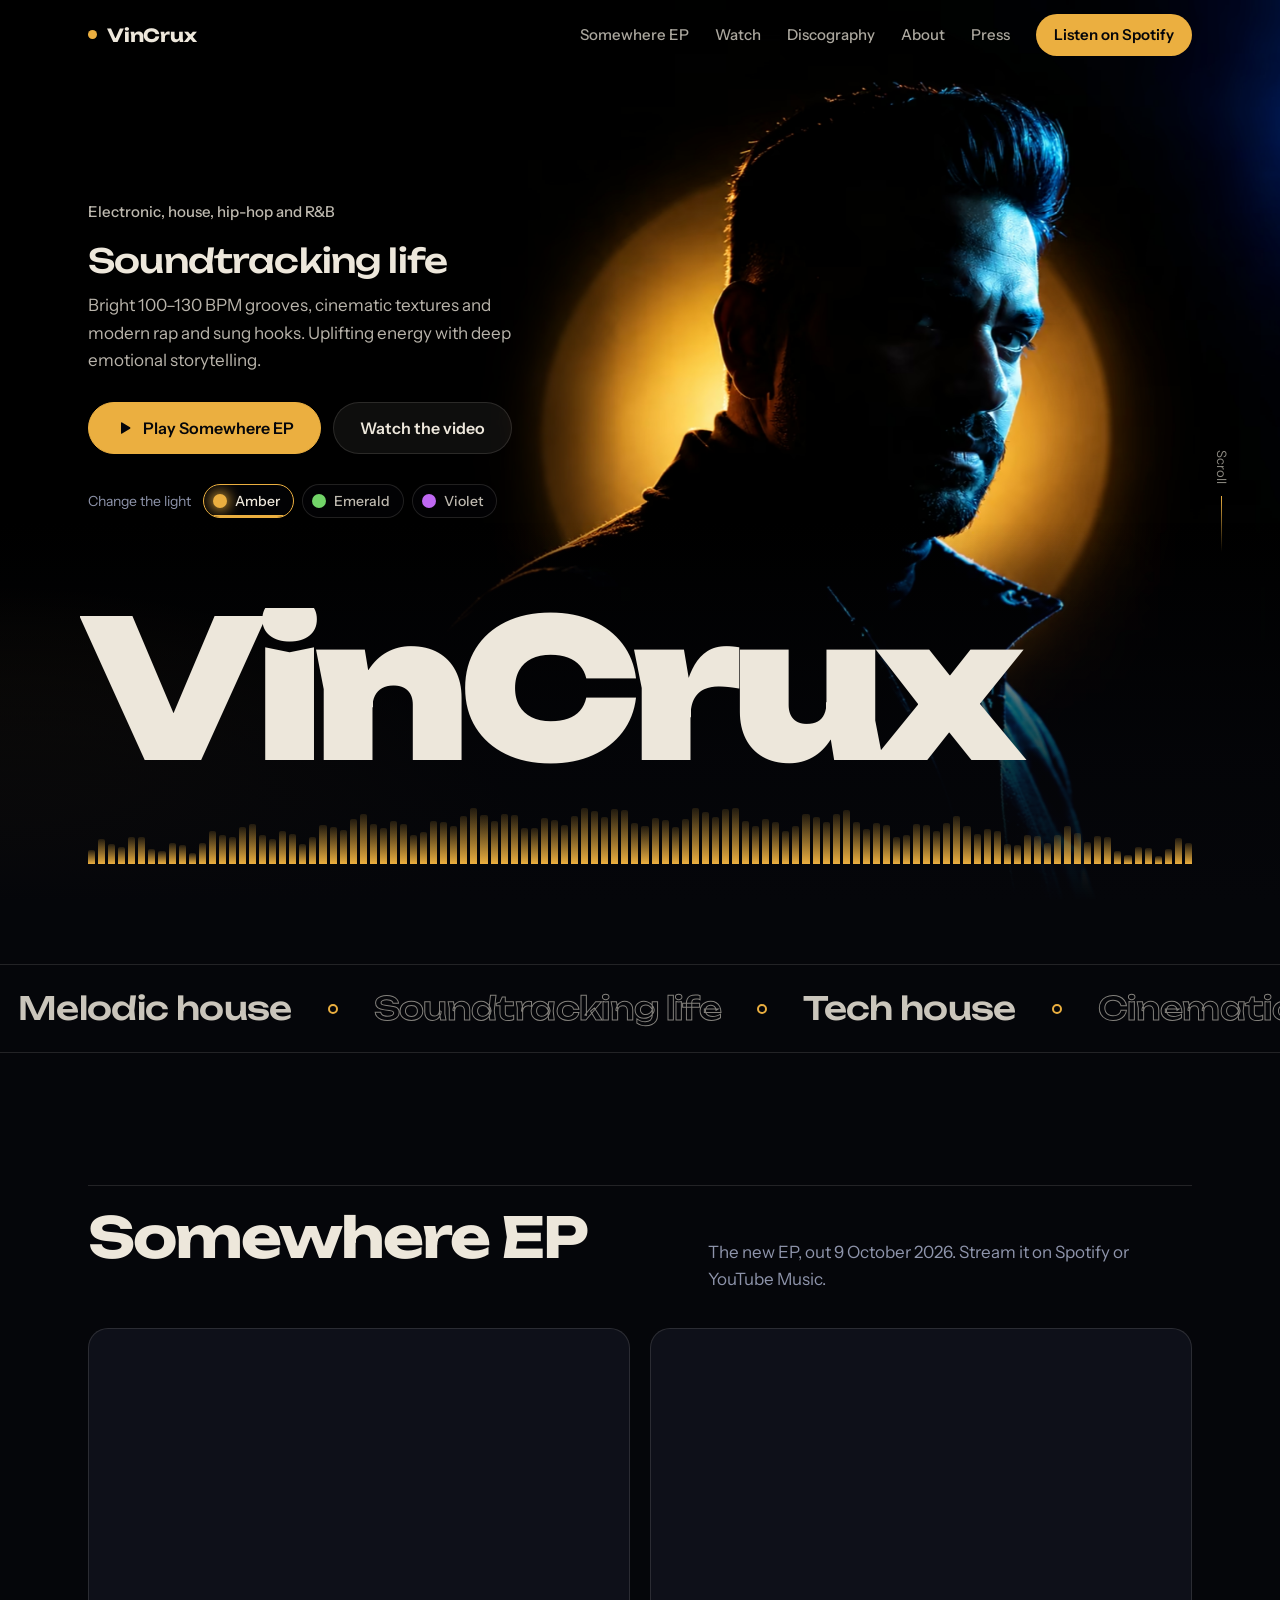
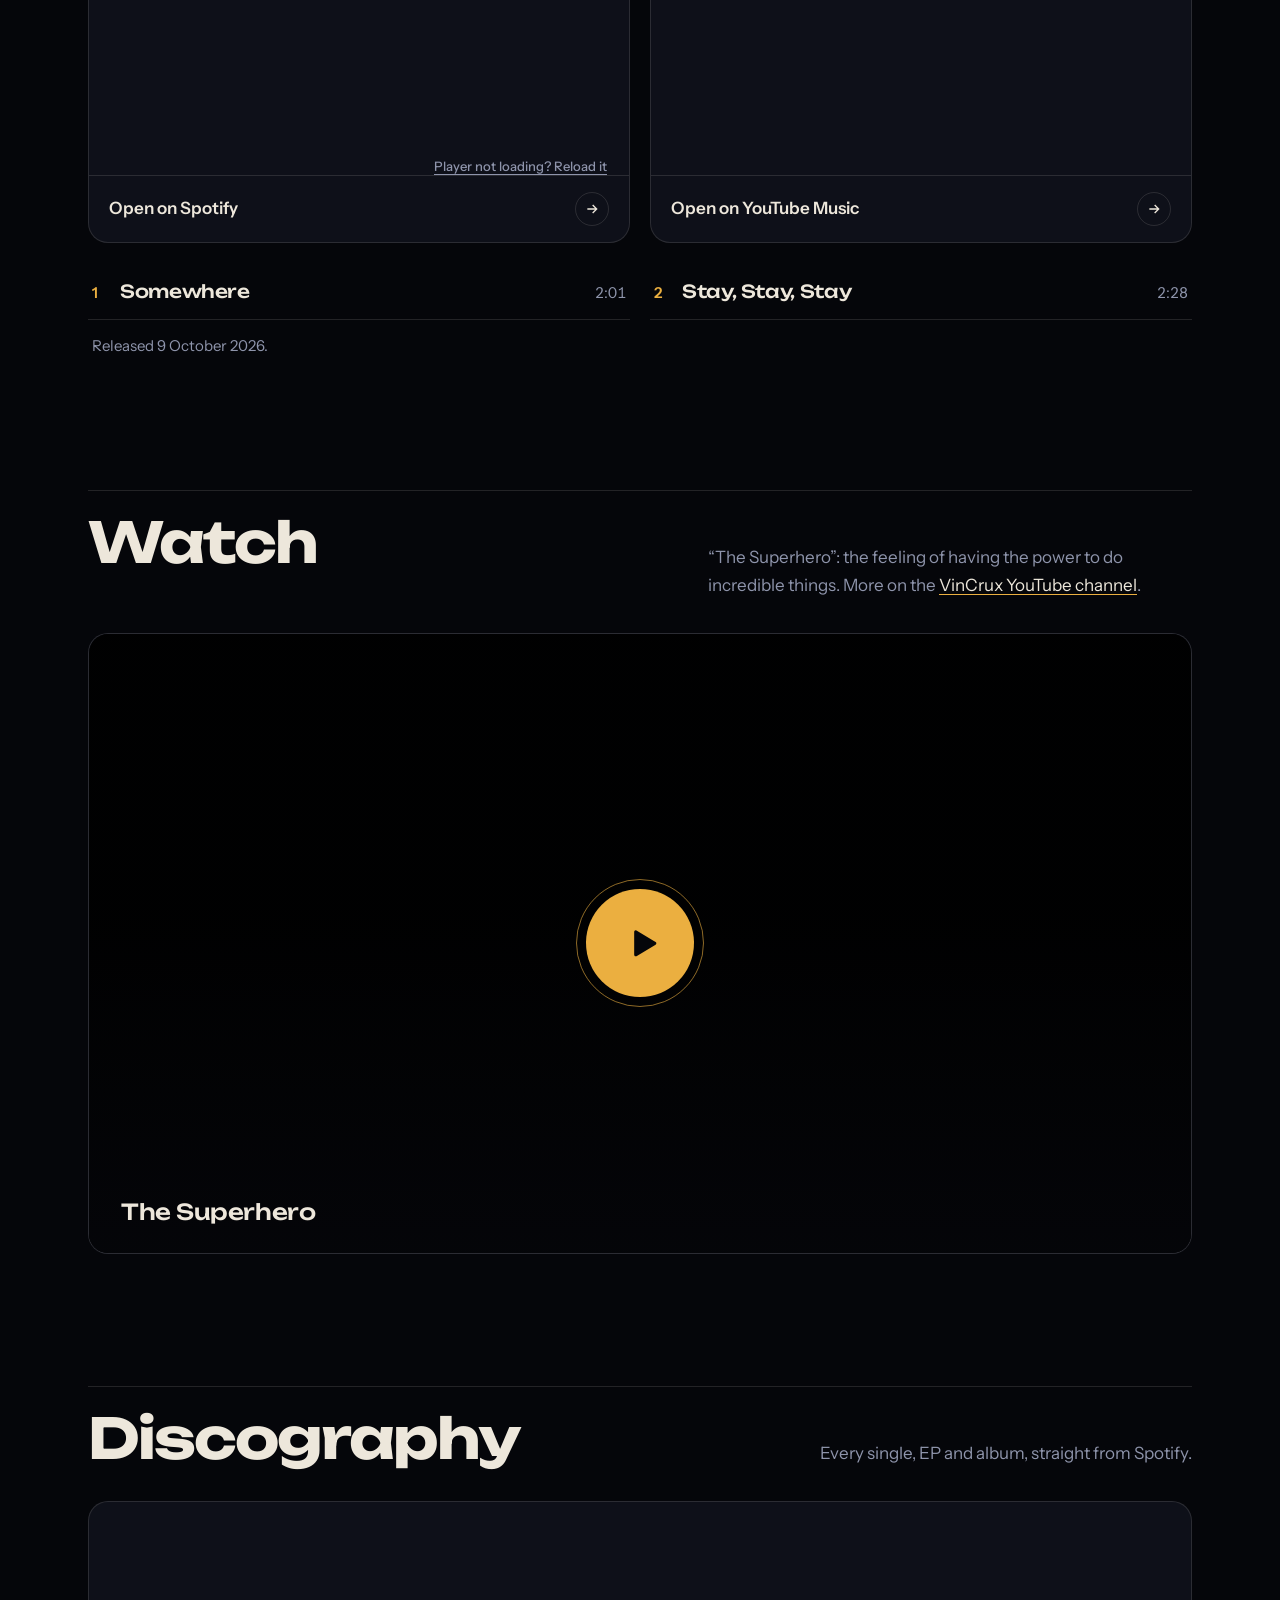
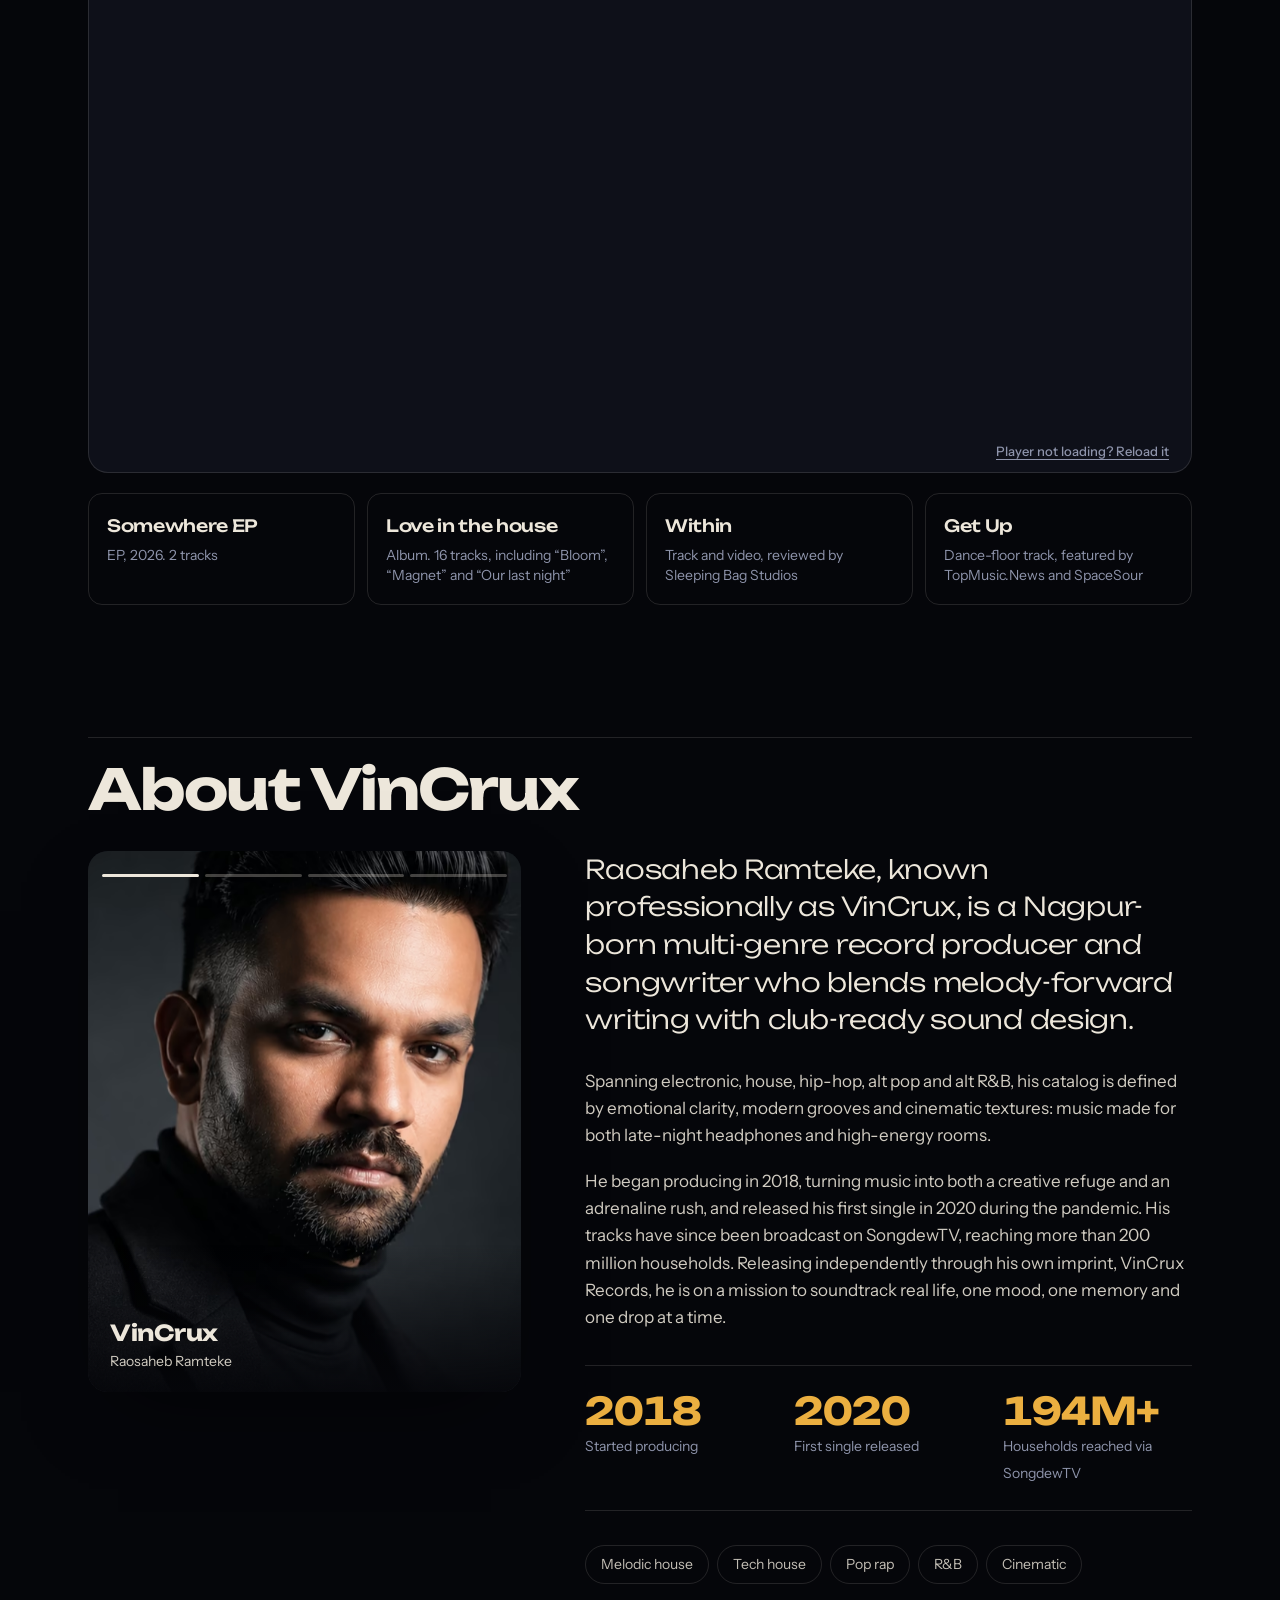
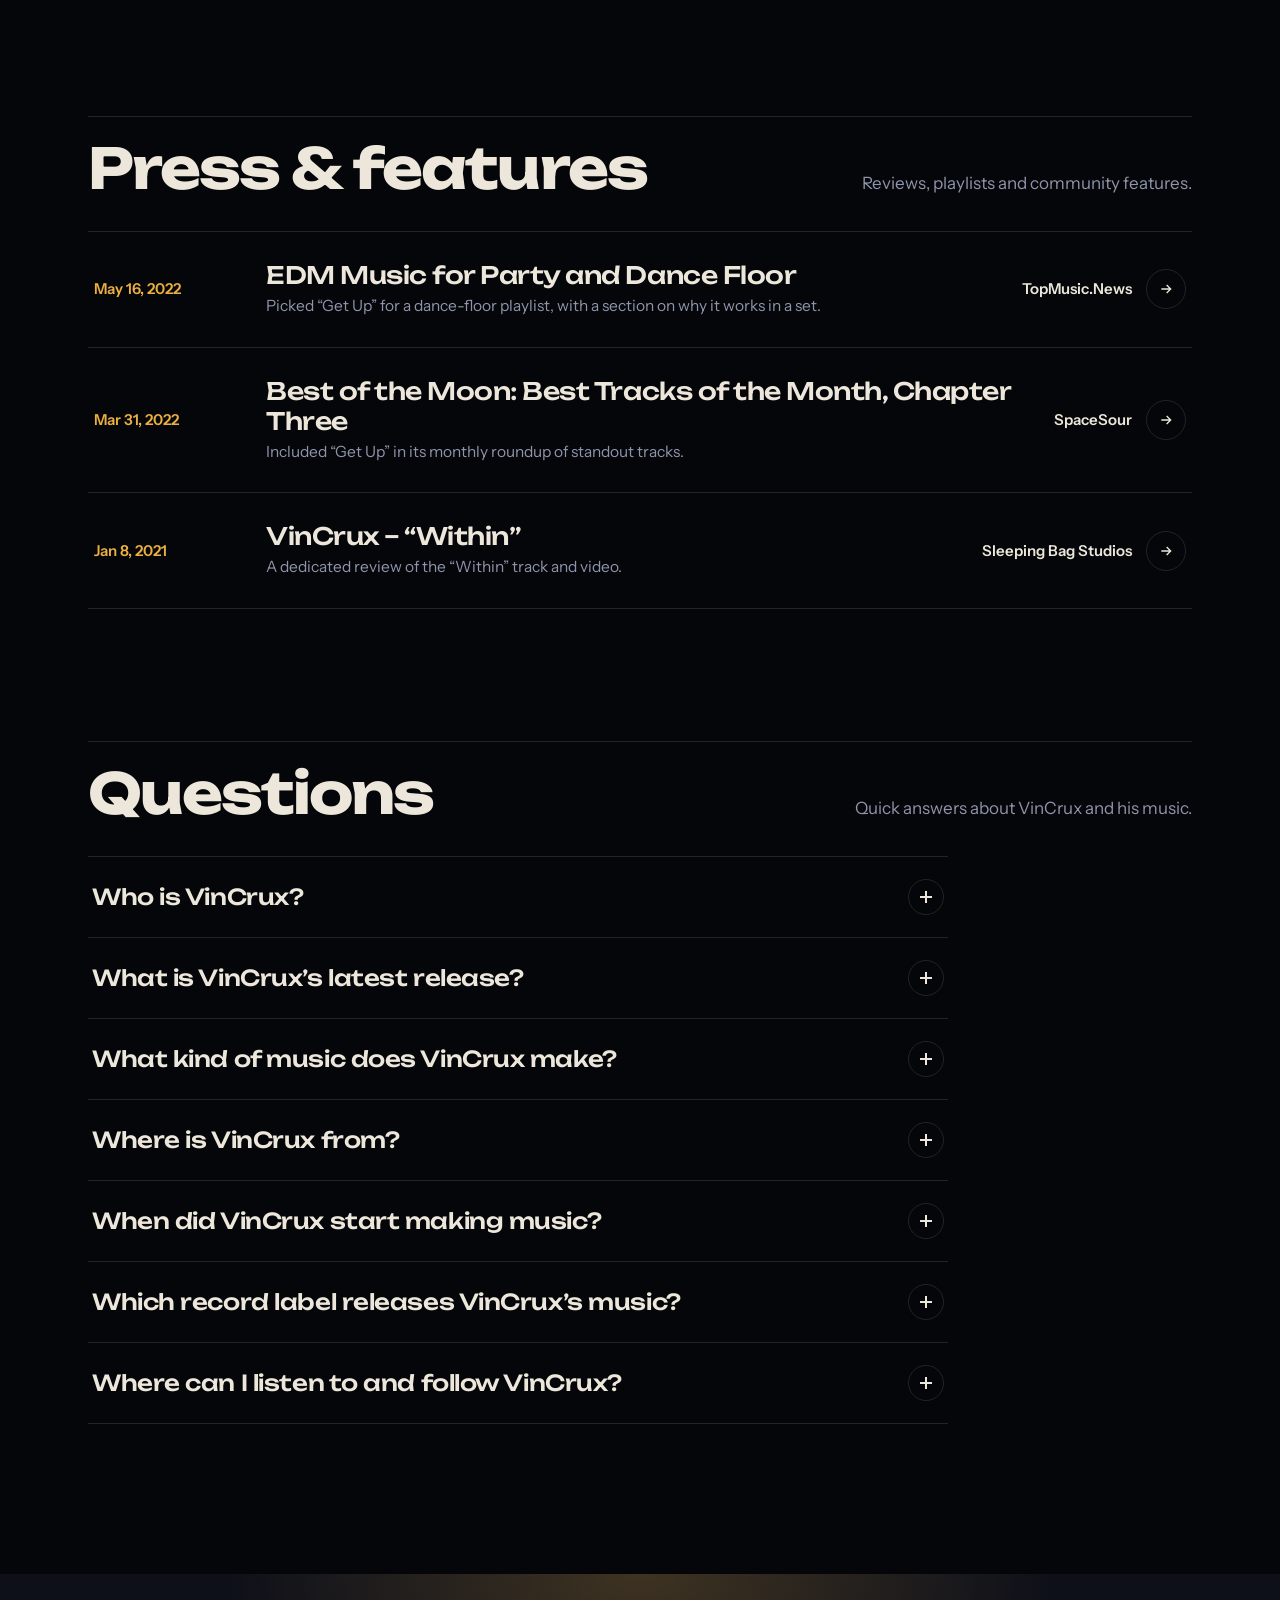
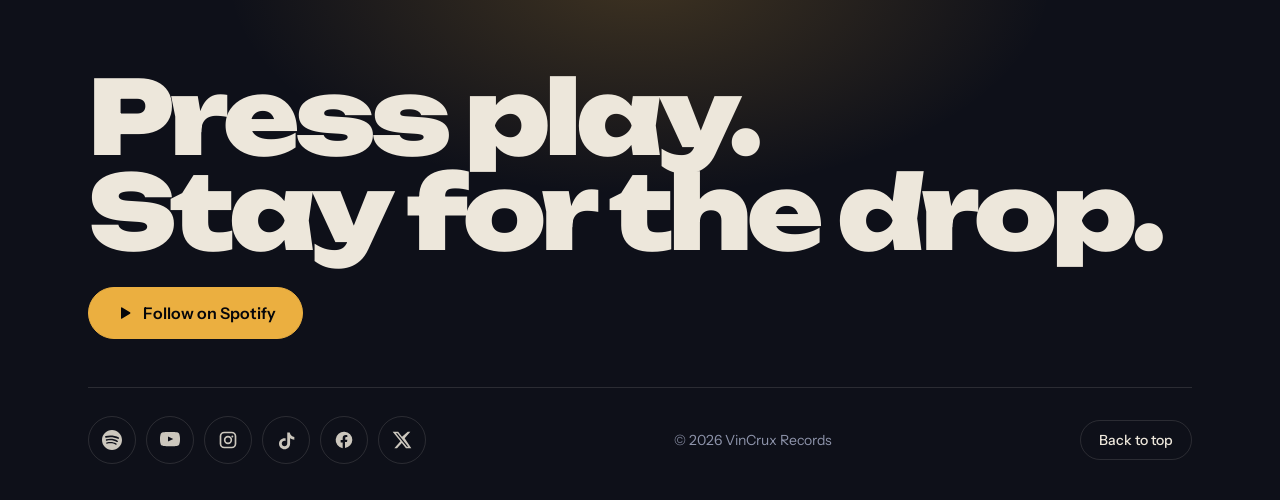
==== commit 7aa81ebc: "Add files via upload" ====
--- a/index.html
+++ b/index.html
@@ -14,12 +14,14 @@
   <meta name="viewport" content="width=device-width, initial-scale=1, viewport-fit=cover" />
 
   <!-- ========== EDITABLE: SEO ========== -->
-  <title>VinCrux | Official Site of the Nagpur-Born Electronic & House Producer</title>
-  <meta name="description" content="Official website of VinCrux, Nagpur-born record producer and songwriter. Stream the new Somewhere EP, explore the discography, watch videos and read press features. Electronic, melodic house, hip-hop and R&B." />
+  <title>VinCrux | Official Site – Electronic & House Music Producer</title>
+  <meta name="description" content="Official site of VinCrux, the Nagpur-born electronic, house, hip-hop and R&amp;B producer. Stream the new Somewhere EP, watch videos and read press features." />
   <meta name="author" content="VinCrux" />
   <meta name="robots" content="index, follow, max-image-preview:large" />
   <link rel="canonical" href="https://www.vincrux.com/" />
   <link rel="icon" href="/favicon.ico" />
+  <link rel="apple-touch-icon" href="/assets/apple-touch-icon.png" />
+  <link rel="alternate" type="text/plain" href="/llms.txt" title="VinCrux facts for AI assistants" />
   <meta name="theme-color" content="#05060A" />
 
   <!-- Open Graph (Facebook, WhatsApp, LinkedIn) -->
@@ -55,55 +57,483 @@
 
   <!-- Structured data: helps Google build an artist knowledge panel -->
   <script type="application/ld+json">
-  {
-    "@context": "https://schema.org",
-    "@graph": [
-      {
-        "@type": "WebSite",
-        "@id": "https://www.vincrux.com/#website",
-        "url": "https://www.vincrux.com/",
-        "name": "VinCrux",
-        "inLanguage": "en"
+{
+  "@context": "https://schema.org",
+  "@graph": [
+    {
+      "@type": "WebSite",
+      "@id": "https://www.vincrux.com/#website",
+      "url": "https://www.vincrux.com/",
+      "name": "VinCrux",
+      "inLanguage": "en",
+      "publisher": {
+        "@id": "https://www.vincrux.com/#artist"
+      }
+    },
+    {
+      "@type": "ProfilePage",
+      "@id": "https://www.vincrux.com/#webpage",
+      "url": "https://www.vincrux.com/",
+      "name": "VinCrux | Official Site – Electronic & House Music Producer",
+      "isPartOf": {
+        "@id": "https://www.vincrux.com/#website"
       },
-      {
-        "@type": "MusicGroup",
-        "@id": "https://www.vincrux.com/#artist",
-        "name": "VinCrux",
-        "url": "https://www.vincrux.com/",
-        "image": [
-          "https://www.vincrux.com/assets/hero/vincrux-amber-1080.jpg",
-          "https://www.vincrux.com/assets/og-vincrux.jpg"
-        ],
-        "description": "VinCrux is a Nagpur-born multi-genre record producer and songwriter blending melody-forward writing with club-ready sound design across electronic, house, hip-hop, alt pop and alt R&B.",
-        "genre": ["Electronic", "House", "Melodic House", "Hip-Hop", "R&B"],
-        "foundingDate": "2018",
-        "foundingLocation": { "@type": "Place", "name": "Nagpur, India" },
-        "member": {
-          "@type": "Person",
-          "name": "Raosaheb Ramteke",
-          "alternateName": "VinCrux",
-          "birthPlace": { "@type": "Place", "name": "Nagpur, India" }
-        },
-        "recordLabel": { "@type": "Organization", "name": "VinCrux Records" },
-        "album": {
+      "mainEntity": {
+        "@id": "https://www.vincrux.com/#artist"
+      },
+      "about": {
+        "@id": "https://www.vincrux.com/#artist"
+      },
+      "inLanguage": "en",
+      "dateModified": "2026-10-15",
+      "primaryImageOfPage": {
+        "@type": "ImageObject",
+        "url": "https://www.vincrux.com/assets/og-vincrux.jpg",
+        "width": 1200,
+        "height": 630
+      }
+    },
+    {
+      "@type": "MusicGroup",
+      "@id": "https://www.vincrux.com/#artist",
+      "name": "VinCrux",
+      "alternateName": "Vin Crux",
+      "url": "https://www.vincrux.com/",
+      "image": [
+        "https://www.vincrux.com/assets/hero/vincrux-amber-1080.jpg",
+        "https://www.vincrux.com/assets/about/vincrux-headshot-960.jpg",
+        "https://www.vincrux.com/assets/og-vincrux.jpg"
+      ],
+      "logo": "https://www.vincrux.com/assets/apple-touch-icon.png",
+      "description": "VinCrux is the stage name of Raosaheb Ramteke, a Nagpur-born multi-genre record producer and songwriter blending melody-forward writing with club-ready sound design across electronic, house, hip-hop, alt pop and alt R&B.",
+      "genre": [
+        "Electronic",
+        "House",
+        "Melodic House",
+        "Tech House",
+        "Hip-Hop",
+        "Pop Rap",
+        "R&B"
+      ],
+      "foundingDate": "2018",
+      "foundingLocation": {
+        "@type": "Place",
+        "name": "Nagpur, Maharashtra, India"
+      },
+      "member": {
+        "@id": "https://www.vincrux.com/#person"
+      },
+      "recordLabel": {
+        "@type": "Organization",
+        "name": "VinCrux Records"
+      },
+      "album": [
+        {
           "@type": "MusicAlbum",
+          "@id": "https://www.vincrux.com/#somewhere-ep",
           "name": "Somewhere EP",
           "albumReleaseType": "https://schema.org/EPRelease",
-          "byArtist": { "@id": "https://www.vincrux.com/#artist" },
+          "albumProductionType": "https://schema.org/StudioAlbum",
+          "datePublished": "2026-10-09",
+          "numTracks": 2,
+          "byArtist": {
+            "@id": "https://www.vincrux.com/#artist"
+          },
           "url": "https://open.spotify.com/album/3nRfFfG3xoatRyegrMwMLX",
-          "sameAs": ["https://music.youtube.com/playlist?list=OLAK5uy_lV6qQ5jps2y5T6u80MdlnmX_tLdjtNLz8"]
+          "sameAs": [
+            "https://music.youtube.com/playlist?list=OLAK5uy_lV6qQ5jps2y5T6u80MdlnmX_tLdjtNLz8"
+          ],
+          "track": {
+            "@type": "ItemList",
+            "numberOfItems": 2,
+            "itemListElement": [
+              {
+                "@type": "ListItem",
+                "position": 1,
+                "item": {
+                  "@type": "MusicRecording",
+                  "name": "Somewhere",
+                  "duration": "PT2M1S",
+                  "byArtist": {
+                    "@id": "https://www.vincrux.com/#artist"
+                  }
+                }
+              },
+              {
+                "@type": "ListItem",
+                "position": 2,
+                "item": {
+                  "@type": "MusicRecording",
+                  "name": "Stay, Stay, Stay",
+                  "duration": "PT2M28S",
+                  "byArtist": {
+                    "@id": "https://www.vincrux.com/#artist"
+                  }
+                }
+              }
+            ]
+          }
         },
-        "sameAs": [
-          "https://open.spotify.com/artist/4XfqiAjGUVn2rAjU90cAwE",
-          "https://www.youtube.com/@VinCruxMusic",
-          "https://instagram.com/vincrux.music",
-          "https://tiktok.com/@vincrux.music",
-          "https://x.com/CruxVin",
-          "https://facebook.com/vincrux.official"
-        ]
+        {
+          "@type": "MusicAlbum",
+          "@id": "https://www.vincrux.com/#love-in-the-house",
+          "name": "Love in the house",
+          "albumReleaseType": "https://schema.org/AlbumRelease",
+          "numTracks": 16,
+          "byArtist": {
+            "@id": "https://www.vincrux.com/#artist"
+          },
+          "url": "https://open.spotify.com/album/1zlZVDKal9Z8VcwoUkoOZC",
+          "track": {
+            "@type": "ItemList",
+            "numberOfItems": 16,
+            "itemListElement": [
+              {
+                "@type": "ListItem",
+                "position": 1,
+                "item": {
+                  "@type": "MusicRecording",
+                  "name": "Intro (Love in the house)",
+                  "duration": "PT2M16S",
+                  "byArtist": {
+                    "@id": "https://www.vincrux.com/#artist"
+                  }
+                }
+              },
+              {
+                "@type": "ListItem",
+                "position": 2,
+                "item": {
+                  "@type": "MusicRecording",
+                  "name": "Bloom",
+                  "duration": "PT3M23S",
+                  "byArtist": {
+                    "@id": "https://www.vincrux.com/#artist"
+                  }
+                }
+              },
+              {
+                "@type": "ListItem",
+                "position": 3,
+                "item": {
+                  "@type": "MusicRecording",
+                  "name": "It's almost",
+                  "duration": "PT2M41S",
+                  "byArtist": {
+                    "@id": "https://www.vincrux.com/#artist"
+                  }
+                }
+              },
+              {
+                "@type": "ListItem",
+                "position": 4,
+                "item": {
+                  "@type": "MusicRecording",
+                  "name": "First love",
+                  "duration": "PT3M8S",
+                  "byArtist": {
+                    "@id": "https://www.vincrux.com/#artist"
+                  }
+                }
+              },
+              {
+                "@type": "ListItem",
+                "position": 5,
+                "item": {
+                  "@type": "MusicRecording",
+                  "name": "Don't rush",
+                  "duration": "PT2M50S",
+                  "byArtist": {
+                    "@id": "https://www.vincrux.com/#artist"
+                  }
+                }
+              },
+              {
+                "@type": "ListItem",
+                "position": 6,
+                "item": {
+                  "@type": "MusicRecording",
+                  "name": "Magnet",
+                  "duration": "PT2M16S",
+                  "byArtist": {
+                    "@id": "https://www.vincrux.com/#artist"
+                  }
+                }
+              },
+              {
+                "@type": "ListItem",
+                "position": 7,
+                "item": {
+                  "@type": "MusicRecording",
+                  "name": "Move it slow",
+                  "duration": "PT2M27S",
+                  "byArtist": {
+                    "@id": "https://www.vincrux.com/#artist"
+                  }
+                }
+              },
+              {
+                "@type": "ListItem",
+                "position": 8,
+                "item": {
+                  "@type": "MusicRecording",
+                  "name": "Wild again",
+                  "duration": "PT3M15S",
+                  "byArtist": {
+                    "@id": "https://www.vincrux.com/#artist"
+                  }
+                }
+              },
+              {
+                "@type": "ListItem",
+                "position": 9,
+                "item": {
+                  "@type": "MusicRecording",
+                  "name": "Slow motion",
+                  "duration": "PT3M44S",
+                  "byArtist": {
+                    "@id": "https://www.vincrux.com/#artist"
+                  }
+                }
+              },
+              {
+                "@type": "ListItem",
+                "position": 10,
+                "item": {
+                  "@type": "MusicRecording",
+                  "name": "If you love me",
+                  "duration": "PT1M5S",
+                  "byArtist": {
+                    "@id": "https://www.vincrux.com/#artist"
+                  }
+                }
+              },
+              {
+                "@type": "ListItem",
+                "position": 11,
+                "item": {
+                  "@type": "MusicRecording",
+                  "name": "Love receipt",
+                  "duration": "PT3M11S",
+                  "byArtist": {
+                    "@id": "https://www.vincrux.com/#artist"
+                  }
+                }
+              },
+              {
+                "@type": "ListItem",
+                "position": 12,
+                "item": {
+                  "@type": "MusicRecording",
+                  "name": "Our last night",
+                  "duration": "PT4M12S",
+                  "byArtist": {
+                    "@id": "https://www.vincrux.com/#artist"
+                  }
+                }
+              },
+              {
+                "@type": "ListItem",
+                "position": 13,
+                "item": {
+                  "@type": "MusicRecording",
+                  "name": "I stay",
+                  "duration": "PT5M5S",
+                  "byArtist": {
+                    "@id": "https://www.vincrux.com/#artist"
+                  }
+                }
+              },
+              {
+                "@type": "ListItem",
+                "position": 14,
+                "item": {
+                  "@type": "MusicRecording",
+                  "name": "Give me back (Female Version)",
+                  "duration": "PT3M26S",
+                  "byArtist": {
+                    "@id": "https://www.vincrux.com/#artist"
+                  }
+                }
+              },
+              {
+                "@type": "ListItem",
+                "position": 15,
+                "item": {
+                  "@type": "MusicRecording",
+                  "name": "Give me back (Male Version)",
+                  "duration": "PT3M",
+                  "byArtist": {
+                    "@id": "https://www.vincrux.com/#artist"
+                  }
+                }
+              },
+              {
+                "@type": "ListItem",
+                "position": 16,
+                "item": {
+                  "@type": "MusicRecording",
+                  "name": "Pull me out",
+                  "duration": "PT1M55S",
+                  "byArtist": {
+                    "@id": "https://www.vincrux.com/#artist"
+                  }
+                }
+              }
+            ]
+          }
+        }
+      ],
+      "subjectOf": [
+        {
+          "@type": "Article",
+          "headline": "EDM Music for Party and Dance Floor",
+          "url": "https://topmusic.news/featured/edm-music-for-party-and-dance-floor-by-superpop-tv/",
+          "datePublished": "2022-05-16",
+          "publisher": {
+            "@type": "Organization",
+            "name": "TopMusic.News"
+          },
+          "about": {
+            "@id": "https://www.vincrux.com/#artist"
+          }
+        },
+        {
+          "@type": "Article",
+          "headline": "Best of the Moon: Best Tracks of the Month, Chapter Three",
+          "url": "https://spacesour.com/best-of-the-moon-best-tracks-of-the-month-chapter-three/",
+          "datePublished": "2022-03-31",
+          "publisher": {
+            "@type": "Organization",
+            "name": "SpaceSour"
+          },
+          "about": {
+            "@id": "https://www.vincrux.com/#artist"
+          }
+        },
+        {
+          "@type": "Article",
+          "headline": "VinCrux – “Within”",
+          "url": "https://sleepingbagstudios.ca/vincrux-within/",
+          "datePublished": "2021-01-08",
+          "publisher": {
+            "@type": "Organization",
+            "name": "Sleeping Bag Studios"
+          },
+          "about": {
+            "@id": "https://www.vincrux.com/#artist"
+          }
+        }
+      ],
+      "sameAs": [
+        "https://open.spotify.com/artist/4XfqiAjGUVn2rAjU90cAwE",
+        "https://www.youtube.com/@VinCruxMusic",
+        "https://instagram.com/vincrux.music",
+        "https://tiktok.com/@vincrux.music",
+        "https://x.com/CruxVin",
+        "https://facebook.com/vincrux.official"
+      ]
+    },
+    {
+      "@type": "Person",
+      "@id": "https://www.vincrux.com/#person",
+      "name": "Raosaheb Ramteke",
+      "alternateName": "VinCrux",
+      "jobTitle": "Record producer and songwriter",
+      "birthPlace": {
+        "@type": "Place",
+        "name": "Nagpur, Maharashtra, India"
+      },
+      "memberOf": {
+        "@id": "https://www.vincrux.com/#artist"
+      },
+      "url": "https://www.vincrux.com/",
+      "sameAs": [
+        "https://open.spotify.com/artist/4XfqiAjGUVn2rAjU90cAwE",
+        "https://www.youtube.com/@VinCruxMusic",
+        "https://instagram.com/vincrux.music",
+        "https://tiktok.com/@vincrux.music",
+        "https://x.com/CruxVin",
+        "https://facebook.com/vincrux.official"
+      ],
+      "image": "https://www.vincrux.com/assets/about/vincrux-headshot-960.jpg"
+    },
+    {
+      "@type": "VideoObject",
+      "@id": "https://www.vincrux.com/#video",
+      "name": "The Superhero | Experience the feeling of having the power to do incredible things",
+      "description": "Music video by VinCrux, featured on the official VinCrux website.",
+      "thumbnailUrl": "https://i.ytimg.com/vi/OPkyxiSLZh8/hqdefault.jpg",
+      "embedUrl": "https://www.youtube.com/embed/OPkyxiSLZh8",
+      "contentUrl": "https://www.youtube.com/watch?v=OPkyxiSLZh8",
+      "creator": {
+        "@id": "https://www.vincrux.com/#artist"
       }
-    ]
-  }
+    },
+    {
+      "@type": "FAQPage",
+      "@id": "https://www.vincrux.com/#faq",
+      "mainEntity": [
+        {
+          "@type": "Question",
+          "name": "Who is VinCrux?",
+          "acceptedAnswer": {
+            "@type": "Answer",
+            "text": "VinCrux is the stage name of Raosaheb Ramteke, a Nagpur-born record producer and songwriter. He makes electronic, house, hip-hop, alt pop and alt R&B music that pairs melody-forward writing with club-ready sound design."
+          }
+        },
+        {
+          "@type": "Question",
+          "name": "What is VinCrux’s latest release?",
+          "acceptedAnswer": {
+            "@type": "Answer",
+            "text": "The Somewhere EP, released on 9 October 2026. It has two tracks, “Somewhere” and “Stay, Stay, Stay”, and is streaming on Spotify and YouTube Music."
+          }
+        },
+        {
+          "@type": "Question",
+          "name": "What kind of music does VinCrux make?",
+          "acceptedAnswer": {
+            "@type": "Answer",
+            "text": "Bright 100–130 BPM grooves with cinematic textures and modern rap and sung hooks. His styles include melodic house, tech house, pop rap and R&B: music made for both late-night headphones and high-energy rooms."
+          }
+        },
+        {
+          "@type": "Question",
+          "name": "Where is VinCrux from?",
+          "acceptedAnswer": {
+            "@type": "Answer",
+            "text": "VinCrux was born in Nagpur, India."
+          }
+        },
+        {
+          "@type": "Question",
+          "name": "When did VinCrux start making music?",
+          "acceptedAnswer": {
+            "@type": "Answer",
+            "text": "He began producing in 2018 and released his first single in 2020. His tracks have since been broadcast on SongdewTV, reaching more than 200 million households."
+          }
+        },
+        {
+          "@type": "Question",
+          "name": "Which record label releases VinCrux’s music?",
+          "acceptedAnswer": {
+            "@type": "Answer",
+            "text": "VinCrux releases his music independently through his own imprint, VinCrux Records."
+          }
+        },
+        {
+          "@type": "Question",
+          "name": "Where can I listen to and follow VinCrux?",
+          "acceptedAnswer": {
+            "@type": "Answer",
+            "text": "Stream VinCrux on Spotify and YouTube, and follow him on Instagram and TikTok at @vincrux.music, on X at @CruxVin and on Facebook at vincrux.official."
+          }
+        }
+      ]
+    }
+  ]
+}
   </script>
 
   <style>
@@ -314,10 +744,34 @@
     .about{display:grid;grid-template-columns:5fr 7fr;gap:clamp(28px,5vw,72px);align-items:start}
     .portrait-wrap{perspective:900px;position:sticky;top:100px}
     .portrait{position:relative;margin:0;border-radius:20px;overflow:hidden;background:var(--dusk);aspect-ratio:4/5;transform-style:preserve-3d;transition:transform .6s var(--ease);box-shadow:0 30px 80px -30px rgba(0,0,0,.6)}
-    .portrait img{width:100%;height:100%;object-fit:cover;filter:saturate(.9) contrast(1.05);transform:scale(1.04)}
-    .portrait .glare{position:absolute;inset:0;pointer-events:none;background:radial-gradient(circle at var(--gx,50%) var(--gy,30%),rgba(244,203,138,.28),transparent 55%);opacity:0;transition:opacity .4s;mix-blend-mode:screen}
+    /* About slideshow: photos rise in as equaliser bars */
+    .slides{position:absolute;inset:0}
+    .slide{position:absolute;inset:0;opacity:0;transition:opacity .01s linear .9s}
+    .slide.on{opacity:1;transition:none}
+    .slide img{width:100%;height:100%;object-fit:cover;transform:scale(1.04)}
+    .slide.on img{animation:drift 12s linear forwards}
+    @keyframes drift{from{transform:scale(1.04)}to{transform:scale(1.12) translateY(-1.5%)}}
+    .wipe{position:absolute;inset:0;z-index:1;display:flex;pointer-events:none}
+    .wipe i{position:relative;flex:1;margin-right:-1px;height:100%;background-repeat:no-repeat;clip-path:inset(100% 0 0 0)}
+    .wipe i::after{content:"";position:absolute;left:0;right:0;top:100%;height:3px;background:var(--accent);box-shadow:0 0 14px var(--accent);opacity:0}
+    .wipe.run i{animation:bar-up .85s cubic-bezier(.7,0,.2,1) forwards;animation-delay:var(--d)}
+    .wipe.run i::after{animation:bar-edge .85s cubic-bezier(.7,0,.2,1) forwards;animation-delay:var(--d)}
+    @keyframes bar-up{to{clip-path:inset(0 0 0 0)}}
+    @keyframes bar-edge{0%{top:100%;opacity:1}85%{opacity:1}100%{top:0;opacity:0}}
+    .ticks{position:absolute;z-index:3;top:14px;left:14px;right:14px;display:flex;gap:6px}
+    .ticks button{flex:1;height:22px;padding:0;border:0;background:none;cursor:pointer;display:flex;align-items:center}
+    .ticks button::before{content:"";display:block;width:100%;height:3px;border-radius:3px;background:rgba(237,231,219,.28);
+      background-image:linear-gradient(var(--sand),var(--sand));background-repeat:no-repeat;background-size:var(--fill,0%) 100%}
+    .ticks button.done{--fill:100%}
+    .ticks button[aria-current="true"]::before{animation:tick var(--dur,7.87s) linear forwards}
+    .portrait.paused .ticks button[aria-current="true"]::before,.portrait.stopped .ticks button[aria-current="true"]::before{animation-play-state:paused}
+    .portrait.stopped .ticks button[aria-current="true"]{--fill:100%}
+    .portrait.stopped .ticks button[aria-current="true"]::before{animation:none}
+    @keyframes tick{from{background-size:0% 100%}to{background-size:100% 100%}}
+    .slides{cursor:pointer}
+    .portrait .glare{position:absolute;inset:0;z-index:2;pointer-events:none;background:radial-gradient(circle at var(--gx,50%) var(--gy,30%),color-mix(in srgb,var(--accent) 30%,transparent),transparent 55%);opacity:0;transition:opacity .4s;mix-blend-mode:screen}
     .portrait:hover .glare{opacity:1}
-    .portrait figcaption{position:absolute;left:0;right:0;bottom:0;padding:70px 22px 20px;background:linear-gradient(to top,rgba(5,6,10,.92),transparent);font-size:14px;color:rgba(237,231,219,.88)}
+    .portrait figcaption{position:absolute;z-index:2;left:0;right:0;bottom:0;pointer-events:none;padding:70px 22px 20px;background:linear-gradient(to top,rgba(5,6,10,.92),transparent);font-size:14px;color:rgba(237,231,219,.88)}
     .portrait figcaption b{display:block;font-family:var(--display);font-weight:700;font-size:22px;letter-spacing:-.02em;color:var(--sand)}
     .bio p{margin:0 0 1.1em;max-width:62ch;color:rgba(237,231,219,.88)}
     .bio .lead{font-family:var(--display);font-weight:300;font-size:clamp(20px,2.2vw,26px);line-height:1.45;letter-spacing:-.01em;color:var(--sand)}
@@ -347,6 +801,36 @@
     .press .go svg{width:16px;height:16px}
     @media (max-width:720px){.press a{grid-template-columns:1fr;gap:4px}.press .outlet{order:-1;justify-content:space-between}.press time{order:-2}}
 
+
+    /* Tracklist, catalog and FAQ: real text for listeners, search engines and AI */
+    .tracks{list-style:none;margin:20px 0 0;padding:0;display:grid;grid-template-columns:1fr 1fr;gap:0 20px;counter-reset:t}
+    .tracks li{counter-increment:t;display:flex;align-items:baseline;gap:14px;padding:14px 4px;border-bottom:1px solid var(--line)}
+    .tracks li::before{content:counter(t);color:var(--accent);font-weight:600;font-size:15px;min-width:14px}
+    .tracks span{flex:1;font-family:var(--display);font-weight:500;letter-spacing:-.02em;font-size:18px}
+    .tracks time{color:var(--haze);font-size:15px;font-variant-numeric:tabular-nums}
+    .release-note{margin:14px 4px 0;color:var(--haze);font-size:15px}
+    @media (max-width:880px){.tracks{grid-template-columns:1fr}}
+    .catalog{list-style:none;margin:20px 0 0;padding:0;display:grid;grid-template-columns:repeat(4,1fr);gap:12px}
+    .catalog a{display:block;height:100%;padding:18px;border:1px solid var(--line);border-radius:14px;text-decoration:none;transition:border-color .25s,background .25s}
+    .catalog a:hover{border-color:var(--accent);background:rgba(237,231,219,.03)}
+    .catalog b{display:block;font-family:var(--display);font-weight:500;letter-spacing:-.02em;font-size:17px;margin-bottom:6px}
+    .catalog span{color:var(--haze);font-size:14px;line-height:1.45;display:block}
+    @media (max-width:960px){.catalog{grid-template-columns:1fr 1fr}}
+    @media (max-width:520px){.catalog{grid-template-columns:1fr}}
+    .faq{border-top:1px solid var(--line);max-width:860px}
+    .faq details{border-bottom:1px solid var(--line)}
+    .faq summary{list-style:none;cursor:pointer;display:flex;align-items:center;justify-content:space-between;gap:24px;padding:22px 4px}
+    .faq summary::-webkit-details-marker{display:none}
+    .faq summary h3{margin:0;font-family:var(--display);font-weight:500;font-size:clamp(18px,2vw,22px);letter-spacing:-.02em;line-height:1.3}
+    .faq .plus{position:relative;flex:none;width:34px;height:34px;border-radius:50%;border:1px solid var(--line);transition:background .3s,border-color .3s,transform .4s var(--ease)}
+    .faq .plus::before,.faq .plus::after{content:"";position:absolute;left:50%;top:50%;width:12px;height:2px;margin:-1px 0 0 -6px;background:currentColor;transition:transform .4s var(--ease)}
+    .faq .plus::after{transform:rotate(90deg)}
+    .faq details[open] .plus{background:var(--accent);border-color:var(--accent);color:var(--night);transform:rotate(180deg)}
+    .faq details[open] .plus::after{transform:rotate(0)}
+    .faq summary:hover h3{color:var(--accent)}
+    .faq details p{margin:0;padding:0 60px 24px 4px;color:rgba(237,231,219,.82);max-width:68ch}
+    .faq details p a{color:var(--sand);text-decoration-color:var(--accent);text-underline-offset:3px}
+
     /* ---------- Footer ---------- */
     .site-footer{position:relative;margin-top:clamp(90px,13vw,150px);padding:clamp(56px,8vw,96px) 0 36px;background:var(--dusk);overflow:hidden}
     .site-footer::before{content:"";position:absolute;left:50%;top:-240px;width:900px;height:480px;transform:translateX(-50%);background:radial-gradient(ellipse,color-mix(in srgb,var(--accent) 22%,transparent),transparent 65%);pointer-events:none}
@@ -369,6 +853,7 @@
       .marquee-track{animation:none}
     }
   </style>
+  <noscript><style>.head h2,.head p{opacity:1!important;transform:none!important}.head::before{transform:none!important}</style></noscript>
 </head>
 
 <body>
@@ -458,7 +943,7 @@
       <div class="wrap">
         <div class="head reveal">
           <h2 id="h-release">Somewhere EP</h2>
-          <p>The new EP, out now. Stream it on Spotify or YouTube Music.</p>
+          <p>The new EP, out 9 October 2026. Stream it on Spotify or YouTube Music.</p>
         </div>
 
         <div class="release">
@@ -483,6 +968,12 @@
             </a>
           </div>
         </div>
+        <!-- EDITABLE: tracklist (keep in step with the Spotify release) -->
+        <ol class="tracks" aria-label="Somewhere EP tracklist">
+          <li><span>Somewhere</span><time datetime="PT2M1S">2:01</time></li>
+          <li><span>Stay, Stay, Stay</span><time datetime="PT2M28S">2:28</time></li>
+        </ol>
+        <p class="release-note">Released <time datetime="2026-10-09">9 October 2026</time>.</p>
       </div>
     </section>
 
@@ -491,13 +982,13 @@
       <div class="wrap">
         <div class="head reveal">
           <h2 id="h-watch">Watch</h2>
-          <p>More on the <a href="https://www.youtube.com/@VinCruxMusic" target="_blank" rel="noopener">VinCrux YouTube channel</a>.</p>
+          <p>“The Superhero”: the feeling of having the power to do incredible things. More on the <a href="https://www.youtube.com/@VinCruxMusic" target="_blank" rel="noopener">VinCrux YouTube channel</a>.</p>
         </div>
         <!-- EDITABLE: change data-id to feature a different video -->
         <div class="frame video" id="video" data-id="OPkyxiSLZh8">
-          <button class="yt-facade" id="ytFacade" type="button" aria-label="Play the VinCrux featured video" style="background-image:url('https://i.ytimg.com/vi/OPkyxiSLZh8/hqdefault.jpg')">
+          <button class="yt-facade" id="ytFacade" type="button" aria-label="Play The Superhero, a music video by VinCrux" style="background-image:url('https://i.ytimg.com/vi/OPkyxiSLZh8/hqdefault.jpg')">
             <span class="yt-play" aria-hidden="true"><svg viewBox="0 0 24 24" fill="currentColor"><path d="M6 4.5v15a1 1 0 0 0 1.5.86l12.5-7.5a1 1 0 0 0 0-1.72L7.5 3.64A1 1 0 0 0 6 4.5z"/></svg></span>
-            <span class="yt-label">Featured video</span>
+            <span class="yt-label">The Superhero</span>
           </button>
           <noscript><iframe src="https://www.youtube.com/embed/OPkyxiSLZh8" title="VinCrux featured video" allowfullscreen></iframe></noscript>
         </div>
@@ -515,6 +1006,13 @@
           <iframe class="sp-embed" src="https://open.spotify.com/embed/artist/4XfqiAjGUVn2rAjU90cAwE?utm_source=generator&amp;theme=0" title="VinCrux discography on Spotify" loading="lazy" allow="autoplay; clipboard-write; encrypted-media; fullscreen; picture-in-picture"></iframe>
           <div class="reload"><button type="button" data-reload>Player not loading? Reload it</button></div>
         </div>
+        <!-- EDITABLE: release list for search engines and AI (the Spotify player above is invisible to them) -->
+        <ul class="catalog">
+          <li><a href="https://open.spotify.com/album/3nRfFfG3xoatRyegrMwMLX" target="_blank" rel="noopener"><b>Somewhere EP</b><span>EP, 2026. 2 tracks</span></a></li>
+          <li><a href="https://open.spotify.com/album/1zlZVDKal9Z8VcwoUkoOZC" target="_blank" rel="noopener"><b>Love in the house</b><span>Album. 16 tracks, including “Bloom”, “Magnet” and “Our last night”</span></a></li>
+          <li><a href="https://sleepingbagstudios.ca/vincrux-within/" target="_blank" rel="noopener"><b>Within</b><span>Track and video, reviewed by Sleeping Bag Studios</span></a></li>
+          <li><a href="https://topmusic.news/featured/edm-music-for-party-and-dance-floor-by-superpop-tv/" target="_blank" rel="noopener"><b>Get Up</b><span>Dance-floor track, featured by TopMusic.News and SpaceSour</span></a></li>
+        </ul>
       </div>
     </section>
 
@@ -527,9 +1025,30 @@
 
         <div class="about">
           <div class="portrait-wrap">
-            <!-- EDITABLE: portrait -->
-            <figure class="portrait" id="portrait">
-              <img src="./assets/vincrux_artist003.jpeg" alt="Portrait of VinCrux, Nagpur-born record producer and songwriter" loading="lazy" decoding="async" width="800" height="1000" />
+            <!-- EDITABLE: About slideshow. Add or remove a <picture class="slide"> block; the progress bars update automatically -->
+            <figure class="portrait" id="portrait" aria-roledescription="slideshow" aria-label="Photos of VinCrux">
+              <div class="slides" id="slides">
+                <picture class="slide on">
+                  <source type="image/avif" srcset="./assets/about/vincrux-headshot-640.avif 640w, ./assets/about/vincrux-headshot-960.avif 960w" sizes="(max-width: 880px) min(460px, 90vw), 460px" />
+                  <source type="image/webp" srcset="./assets/about/vincrux-headshot-640.webp 640w, ./assets/about/vincrux-headshot-960.webp 960w" sizes="(max-width: 880px) min(460px, 90vw), 460px" />
+                  <img src="./assets/about/vincrux-headshot-960.jpg" alt="VinCrux in a black coat and turtleneck, looking into the camera" loading="lazy" decoding="async" width="960" height="1200" />
+                </picture>
+                <picture class="slide">
+                  <source type="image/avif" srcset="./assets/about/vincrux-coat-640.avif 640w, ./assets/about/vincrux-coat-960.avif 960w" sizes="(max-width: 880px) min(460px, 90vw), 460px" />
+                  <source type="image/webp" srcset="./assets/about/vincrux-coat-640.webp 640w, ./assets/about/vincrux-coat-960.webp 960w" sizes="(max-width: 880px) min(460px, 90vw), 460px" />
+                  <img src="./assets/about/vincrux-coat-960.jpg" alt="Full-length shot of VinCrux in a long black coat against a smoky backdrop" loading="lazy" decoding="async" width="960" height="1200" />
+                </picture>
+                <picture class="slide">
+                  <source type="image/avif" srcset="./assets/about/vincrux-profile-640.avif 640w, ./assets/about/vincrux-profile-960.avif 960w" sizes="(max-width: 880px) min(460px, 90vw), 460px" />
+                  <source type="image/webp" srcset="./assets/about/vincrux-profile-640.webp 640w, ./assets/about/vincrux-profile-960.webp 960w" sizes="(max-width: 880px) min(460px, 90vw), 460px" />
+                  <img src="./assets/about/vincrux-profile-960.jpg" alt="Black and white side profile of VinCrux" loading="lazy" decoding="async" width="960" height="1200" />
+                </picture>
+                <picture class="slide">
+                  <img src="./assets/vincrux_artist003.jpeg" alt="Portrait of VinCrux, Nagpur-born record producer and songwriter" loading="lazy" decoding="async" />
+                </picture>
+                <div class="wipe" id="wipe" aria-hidden="true"></div>
+              </div>
+              <div class="ticks" id="ticks"></div>
               <span class="glare" aria-hidden="true"></span>
               <figcaption><b>VinCrux</b>Raosaheb Ramteke</figcaption>
             </figure>
@@ -596,6 +1115,47 @@
             </a>
           </li>
         </ul>
+      </div>
+    </section>
+
+    <!-- ========== FAQ ========== -->
+    <!-- EDITABLE: questions here are also read by Google and AI assistants. Keep the answers factual. -->
+    <section class="block" id="faq" aria-labelledby="h-faq">
+      <div class="wrap">
+        <div class="head reveal">
+          <h2 id="h-faq">Questions</h2>
+          <p>Quick answers about VinCrux and his music.</p>
+        </div>
+        <div class="faq">
+          <details>
+            <summary><h3>Who is VinCrux?</h3><span class="plus" aria-hidden="true"></span></summary>
+            <p>VinCrux is the stage name of Raosaheb Ramteke, a Nagpur-born record producer and songwriter. He makes electronic, house, hip-hop, alt pop and alt R&amp;B music that pairs melody-forward writing with club-ready sound design.</p>
+          </details>
+          <details>
+            <summary><h3>What is VinCrux’s latest release?</h3><span class="plus" aria-hidden="true"></span></summary>
+            <p>The Somewhere EP, released on 9 October 2026. It has two tracks, “Somewhere” and “Stay, Stay, Stay”, and is streaming on <a href="https://open.spotify.com/album/3nRfFfG3xoatRyegrMwMLX" target="_blank" rel="noopener">Spotify</a> and <a href="https://music.youtube.com/playlist?list=OLAK5uy_lV6qQ5jps2y5T6u80MdlnmX_tLdjtNLz8" target="_blank" rel="noopener">YouTube Music</a>.</p>
+          </details>
+          <details>
+            <summary><h3>What kind of music does VinCrux make?</h3><span class="plus" aria-hidden="true"></span></summary>
+            <p>Bright 100–130 BPM grooves with cinematic textures and modern rap and sung hooks. His styles include melodic house, tech house, pop rap and R&amp;B: music made for both late-night headphones and high-energy rooms.</p>
+          </details>
+          <details>
+            <summary><h3>Where is VinCrux from?</h3><span class="plus" aria-hidden="true"></span></summary>
+            <p>VinCrux was born in Nagpur, India.</p>
+          </details>
+          <details>
+            <summary><h3>When did VinCrux start making music?</h3><span class="plus" aria-hidden="true"></span></summary>
+            <p>He began producing in 2018 and released his first single in 2020. His tracks have since been broadcast on SongdewTV, reaching more than 200 million households.</p>
+          </details>
+          <details>
+            <summary><h3>Which record label releases VinCrux’s music?</h3><span class="plus" aria-hidden="true"></span></summary>
+            <p>VinCrux releases his music independently through his own imprint, VinCrux Records.</p>
+          </details>
+          <details>
+            <summary><h3>Where can I listen to and follow VinCrux?</h3><span class="plus" aria-hidden="true"></span></summary>
+            <p>Stream VinCrux on <a href="https://open.spotify.com/artist/4XfqiAjGUVn2rAjU90cAwE" target="_blank" rel="noopener">Spotify</a> and <a href="https://www.youtube.com/@VinCruxMusic" target="_blank" rel="noopener">YouTube</a>, and follow him on Instagram and TikTok at @vincrux.music, on X at @CruxVin and on Facebook at vincrux.official.</p>
+          </details>
+        </div>
       </div>
     </section>
   </main>
@@ -870,6 +1430,111 @@
       portrait.addEventListener('pointerleave', () => portrait.style.transform = '');
     }
 
+
+    /* About slideshow: next photo rises in as equaliser bars, edged with the current mood colour.
+       Advances every 4 bars at 122 BPM; pauses on hover and off-screen; click the photo or a bar to jump. */
+    (() => {
+      const fig = $('portrait'), wipe = $('wipe'), ticksEl = $('ticks');
+      const slides = [...fig.querySelectorAll('.slide')];
+      if (slides.length < 2) return;
+      const DUR = 0.4918 * 16 * 1000, N = innerWidth < 600 ? 9 : 14;
+      let cur = 0, busy = false, timer = null, startedAt = 0, remaining = DUR, paused = false, visible = false, stopped = reduce;
+      fig.style.setProperty('--dur', DUR / 1000 + 's');
+
+      for (let i = 0; i < N; i++) {
+        const b = document.createElement('i');
+        const x = i / (N - 1);
+        // stagger shaped like the hero waveform: middle bars lead, edges follow
+        b.style.setProperty('--d', ((1 - Math.sin(Math.PI * x)) * .28 + (Math.sin(i * 1.7) + 1) * .04).toFixed(3) + 's');
+        wipe.appendChild(b);
+      }
+      const bars = [...wipe.children];
+      const ticks = slides.map((_, i) => {
+        const t = document.createElement('button');
+        t.type = 'button';
+        t.setAttribute('aria-label', `Show photo ${i + 1} of ${slides.length}`);
+        t.addEventListener('click', e => { e.stopPropagation(); go(i, true); });
+        ticksEl.appendChild(t); return t;
+      });
+
+      const ready = img => (img.complete ? Promise.resolve() :
+        new Promise(r => { img.loading = 'eager'; img.addEventListener('load', r, { once: true }); img.addEventListener('error', r, { once: true }); }))
+        .then(() => img.decode ? img.decode().catch(() => {}) : null);
+
+      const paintTicks = () => ticks.forEach((t, i) => {
+        t.classList.toggle('done', i < cur);
+        t.setAttribute('aria-current', i === cur);
+        if (i === cur) { t.style.display = 'none'; void t.offsetWidth; t.style.display = ''; }
+      });
+
+      const schedule = (ms = DUR) => {
+        clearTimeout(timer);
+        if (stopped || paused || !visible) { remaining = ms; return; }
+        startedAt = performance.now(); remaining = ms;
+        timer = setTimeout(() => go((cur + 1) % slides.length), ms);
+      };
+
+      const go = (n, byUser) => {
+        if (busy || n === cur) return;
+        if (byUser) { stopped = true; fig.classList.add('stopped'); clearTimeout(timer); }
+        const next = slides[n], img = next.querySelector('img');
+        busy = true;
+        ready(img).then(() => {
+          if (!img.naturalWidth) {
+            // photo file missing: drop it from the slideshow and carry on
+            slides.splice(n, 1)[0].remove(); ticks.splice(n, 1)[0].remove();
+            if (cur > n) cur--;
+            busy = false; paintTicks();
+            if (slides.length > 1) go(n % slides.length === cur ? (cur + 1) % slides.length : n % slides.length, byUser);
+            return;
+          }
+          const finish = () => {
+            slides[cur].classList.remove('on');
+            next.classList.add('on');
+            cur = n; busy = false;
+            wipe.classList.remove('run');
+            paintTicks();
+            schedule();
+          };
+          if (reduce) return finish();
+          // lay the incoming photo across the bars exactly as object-fit: cover would
+          const W = fig.clientWidth, H = fig.clientHeight;
+          const k = Math.max(W / img.naturalWidth, H / img.naturalHeight);
+          const bw = img.naturalWidth * k, bh = img.naturalHeight * k, x0 = (W - bw) / 2, y0 = (H - bh) / 2;
+          const src = img.currentSrc || img.src, fx = fig.getBoundingClientRect().left;
+          bars.forEach((b, i) => {
+            const left = b.getBoundingClientRect().left - fx;
+            b.style.backgroundImage = `url("${src}")`;
+            b.style.backgroundSize = `${bw * 1.04}px ${bh * 1.04}px`;
+            b.style.backgroundPosition = `${x0 - bw * .02 - left}px ${y0 - bh * .02}px`;
+          });
+          wipe.classList.remove('run'); void wipe.offsetWidth; wipe.classList.add('run');
+          setTimeout(finish, 1250);
+        });
+      };
+
+      fig.querySelector('.slides').addEventListener('click', () => go((cur + 1) % slides.length, true));
+      // swipe on touch screens
+      let sx = null;
+      fig.addEventListener('touchstart', e => { sx = e.touches[0].clientX; }, { passive: true });
+      fig.addEventListener('touchend', e => {
+        if (sx === null) return;
+        const dx = e.changedTouches[0].clientX - sx; sx = null;
+        if (Math.abs(dx) > 40) go((cur + (dx < 0 ? 1 : slides.length - 1)) % slides.length, true);
+      });
+      if (finePointer) {
+        fig.addEventListener('pointerenter', () => { if (stopped) return; paused = true; fig.classList.add('paused'); clearTimeout(timer); remaining -= performance.now() - startedAt; });
+        fig.addEventListener('pointerleave', () => { if (stopped) return; paused = false; fig.classList.remove('paused'); schedule(Math.max(400, remaining)); });
+      }
+      new IntersectionObserver(([en]) => {
+        visible = en.isIntersecting;
+        if (visible) { slides.slice(1).forEach(s => { s.querySelector('img').loading = 'eager'; }); schedule(remaining); }
+        else clearTimeout(timer);
+      }, { threshold: .35 }).observe(fig);
+      if (stopped) fig.classList.add('stopped');
+      paintTicks();
+    })();
+
     /* Count up the 200M figure when it scrolls into view */
     const counter = document.querySelector('.count');
     if (!reduce) {
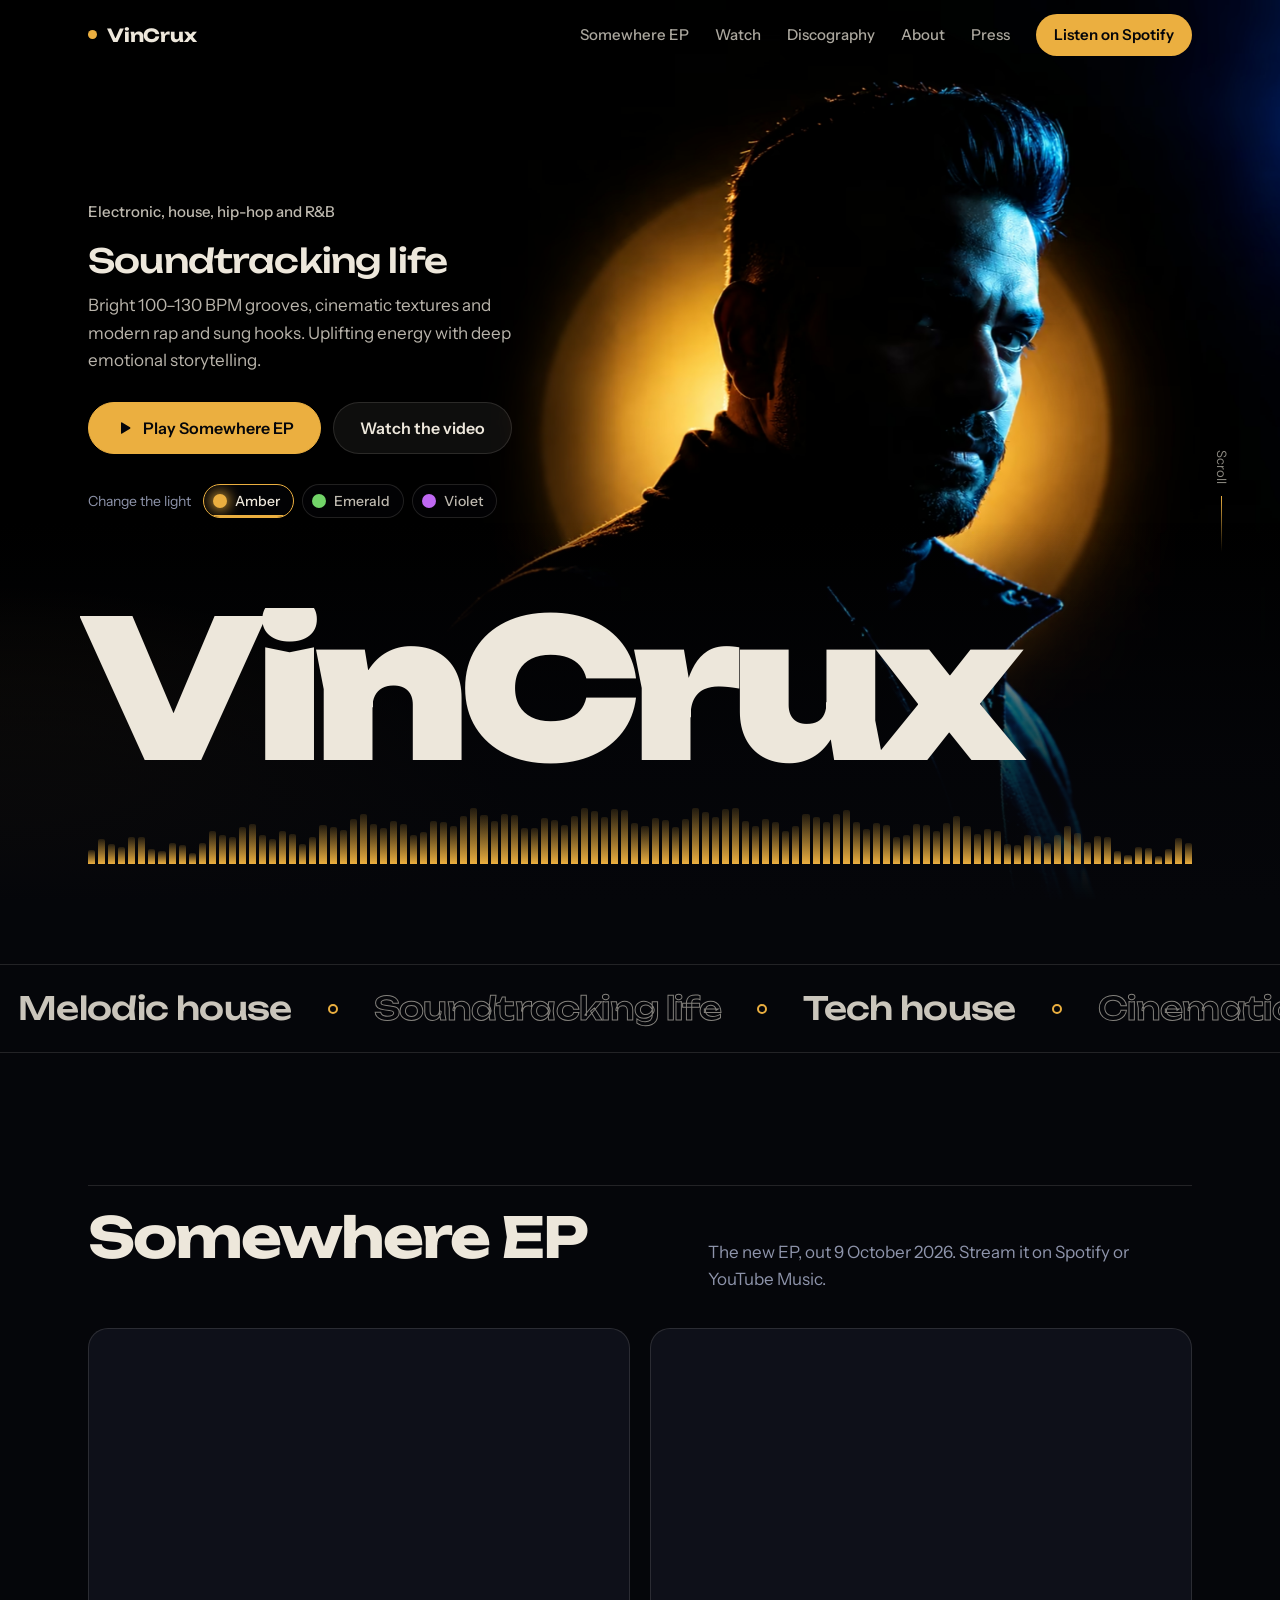
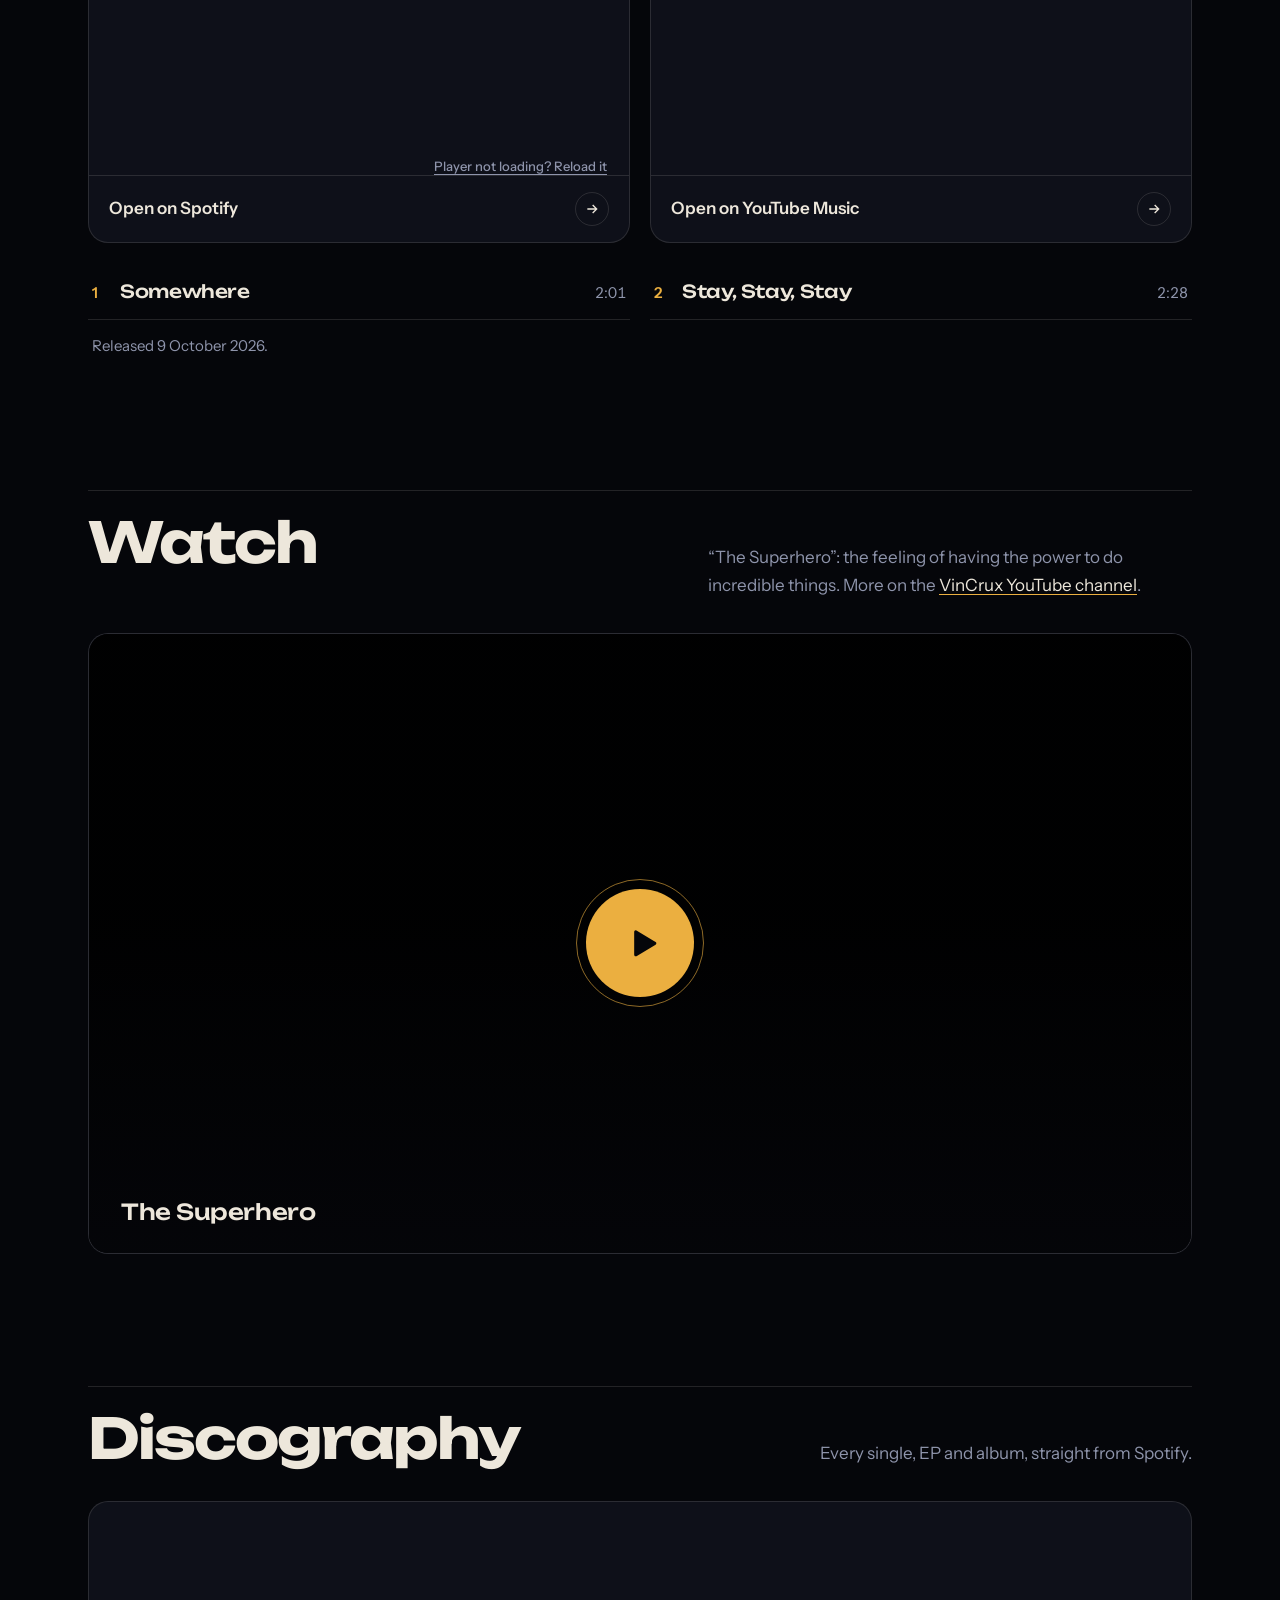
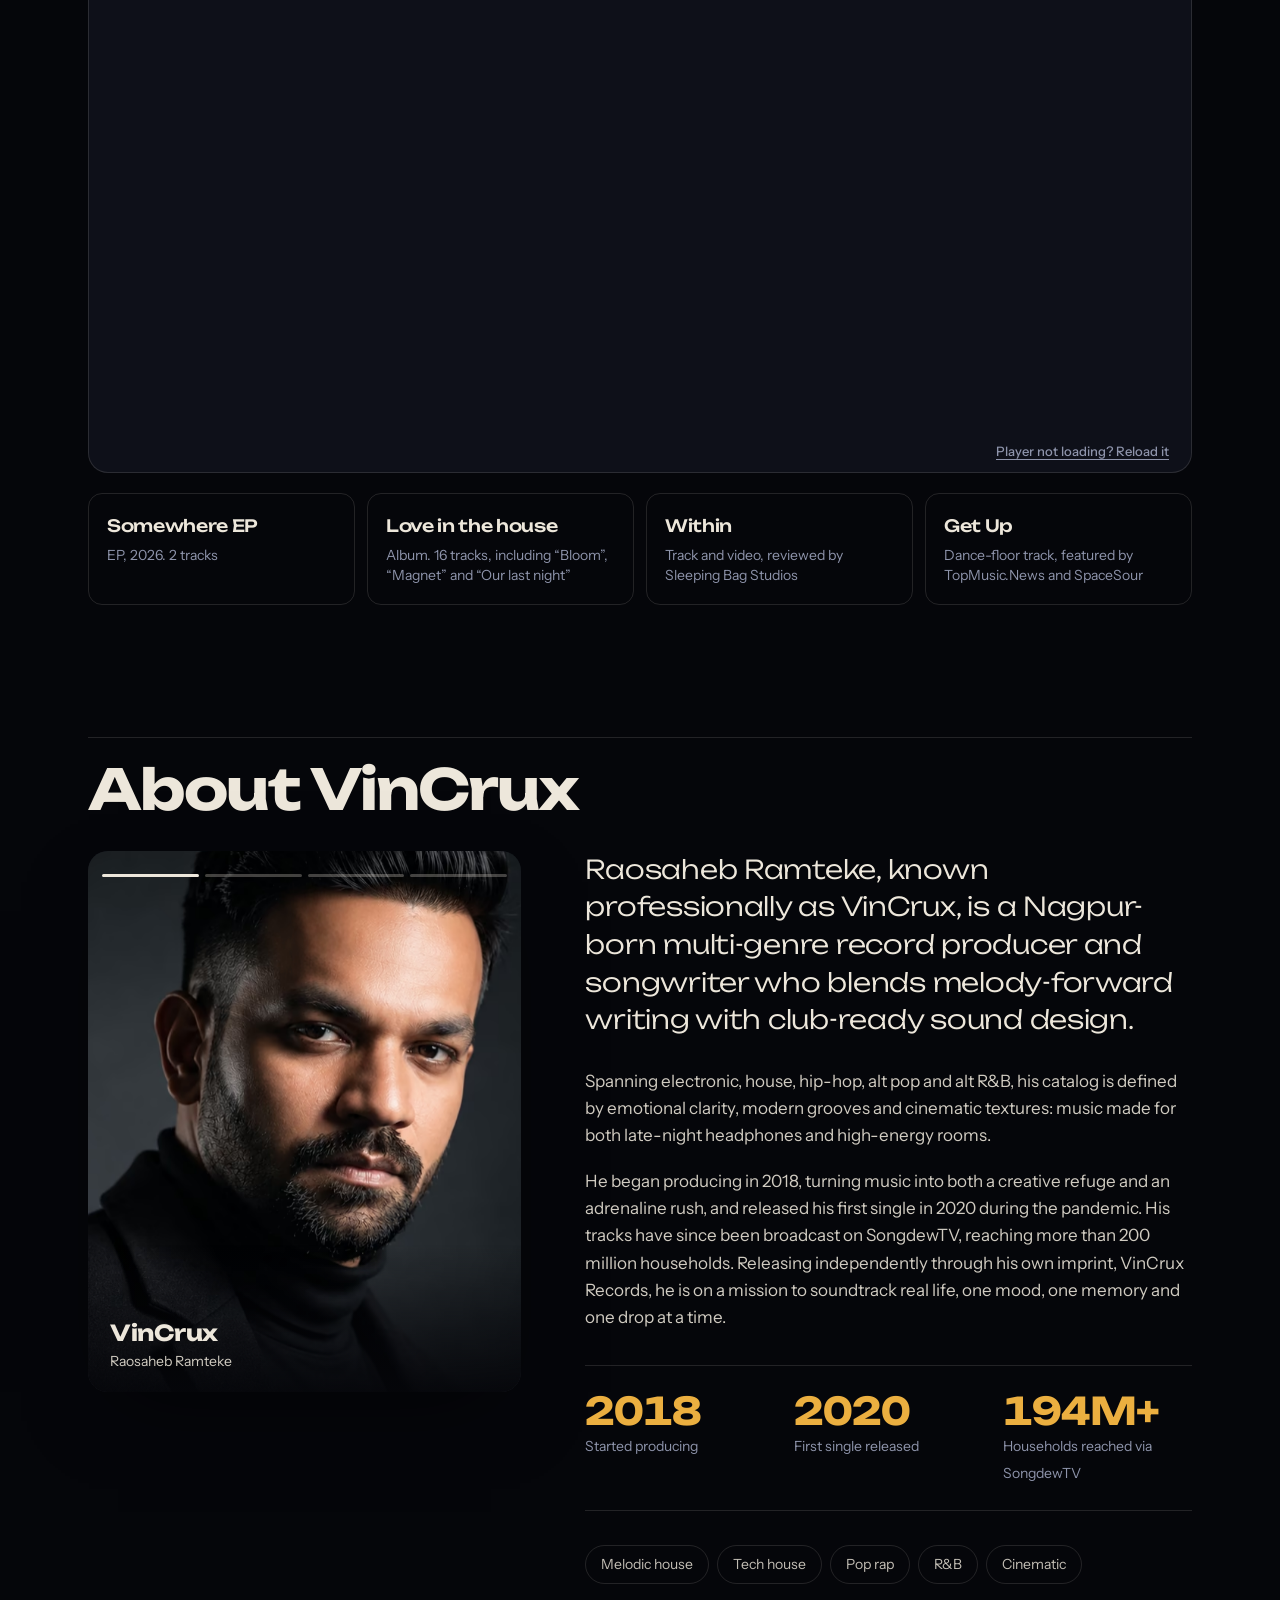
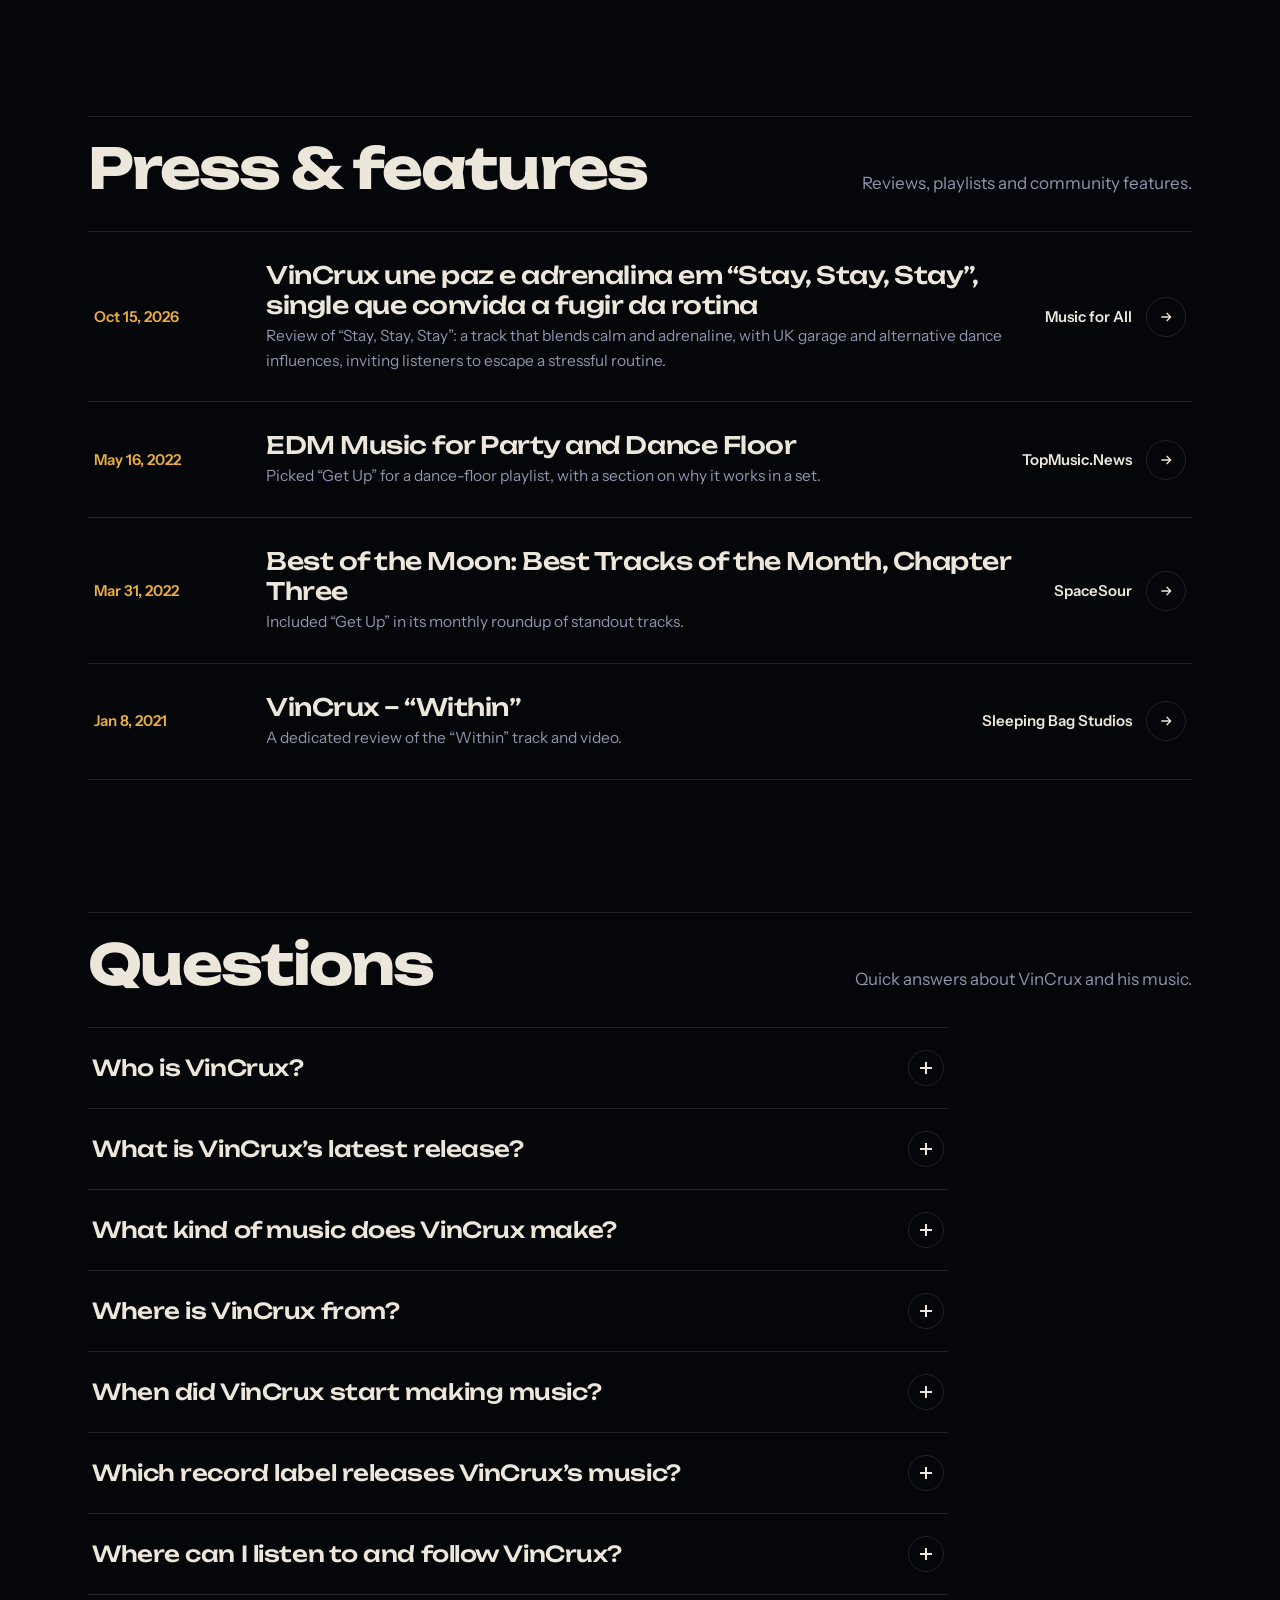
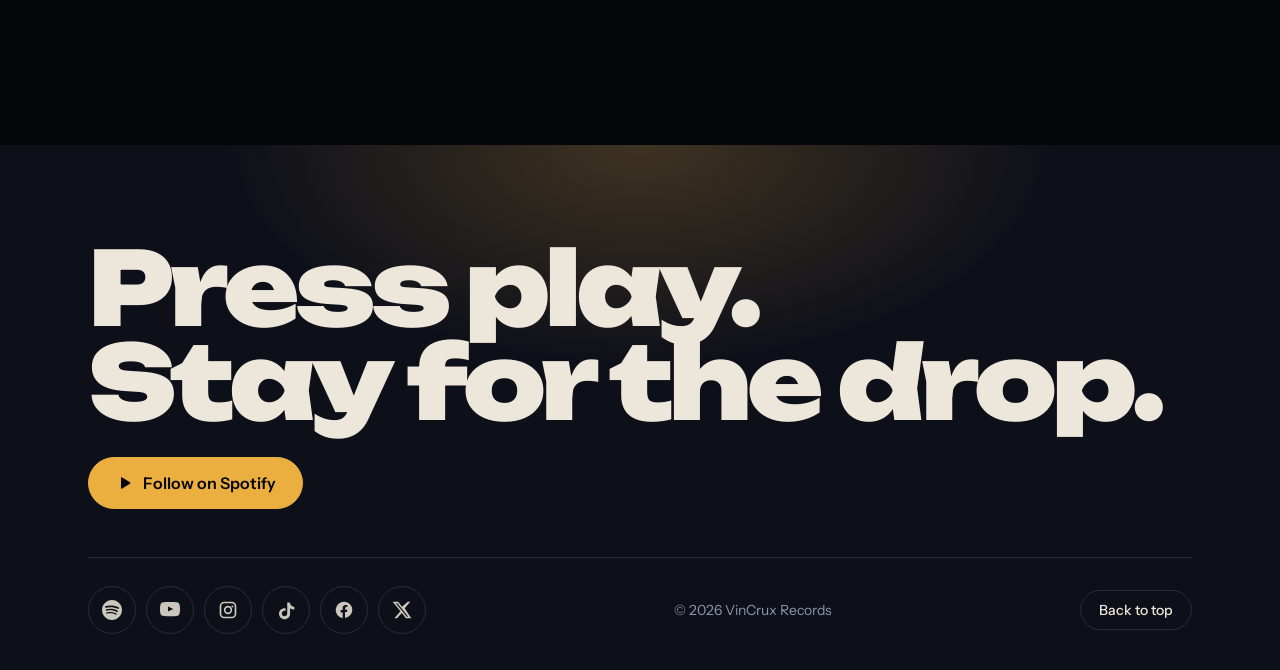
==== commit 4769ccc4: "Add files via upload" ====
--- a/index.html
+++ b/index.html
@@ -85,7 +85,7 @@
         "@id": "https://www.vincrux.com/#artist"
       },
       "inLanguage": "en",
-      "dateModified": "2026-10-15",
+      "dateModified": "2026-10-16",
       "primaryImageOfPage": {
         "@type": "ImageObject",
         "url": "https://www.vincrux.com/assets/og-vincrux.jpg",
@@ -385,6 +385,36 @@
         }
       ],
       "subjectOf": [
+        {
+          "@type": "Review",
+          "name": "VinCrux une paz e adrenalina em “Stay, Stay, Stay”, single que convida a fugir da rotina",
+          "headline": "VinCrux une paz e adrenalina em “Stay, Stay, Stay”, single que convida a fugir da rotina",
+          "url": "https://musicforall.com.br/vincrux-une-paz-e-adrenalina-em-stay-stay-stay-single-que-convida-a-fugir-da-rotina/",
+          "datePublished": "2026-10-15",
+          "inLanguage": "pt-BR",
+          "author": {
+            "@type": "Person",
+            "name": "Traves Taylor"
+          },
+          "publisher": {
+            "@type": "Organization",
+            "name": "Music for All",
+            "url": "https://musicforall.com.br/"
+          },
+          "itemReviewed": {
+            "@type": "MusicRecording",
+            "name": "Stay, Stay, Stay",
+            "byArtist": {
+              "@id": "https://www.vincrux.com/#artist"
+            },
+            "inAlbum": {
+              "@id": "https://www.vincrux.com/#somewhere-ep"
+            }
+          },
+          "about": {
+            "@id": "https://www.vincrux.com/#artist"
+          }
+        },
         {
           "@type": "Article",
           "headline": "EDM Music for Party and Dance Floor",
@@ -1085,6 +1115,16 @@
         <!-- EDITABLE: add a new <li> per feature, newest first -->
         <ul class="press">
           <li>
+            <a href="https://musicforall.com.br/vincrux-une-paz-e-adrenalina-em-stay-stay-stay-single-que-convida-a-fugir-da-rotina/" target="_blank" rel="noopener" hreflang="pt-BR">
+              <time datetime="2026-10-15">Oct 15, 2026</time>
+              <div>
+                <h3 lang="pt-BR">VinCrux une paz e adrenalina em “Stay, Stay, Stay”, single que convida a fugir da rotina</h3>
+                <p>Review of “Stay, Stay, Stay”: a track that blends calm and adrenaline, with UK garage and alternative dance influences, inviting listeners to escape a stressful routine.</p>
+              </div>
+              <span class="outlet">Music for All <span class="go" aria-hidden="true"><svg viewBox="0 0 24 24" fill="none" stroke="currentColor" stroke-width="2"><path d="M5 12h14M13 6l6 6-6 6"/></svg></span></span>
+            </a>
+          </li>
+          <li>
             <a href="https://topmusic.news/featured/edm-music-for-party-and-dance-floor-by-superpop-tv/" target="_blank" rel="noopener">
               <time datetime="2022-05-16">May 16, 2022</time>
               <div>
